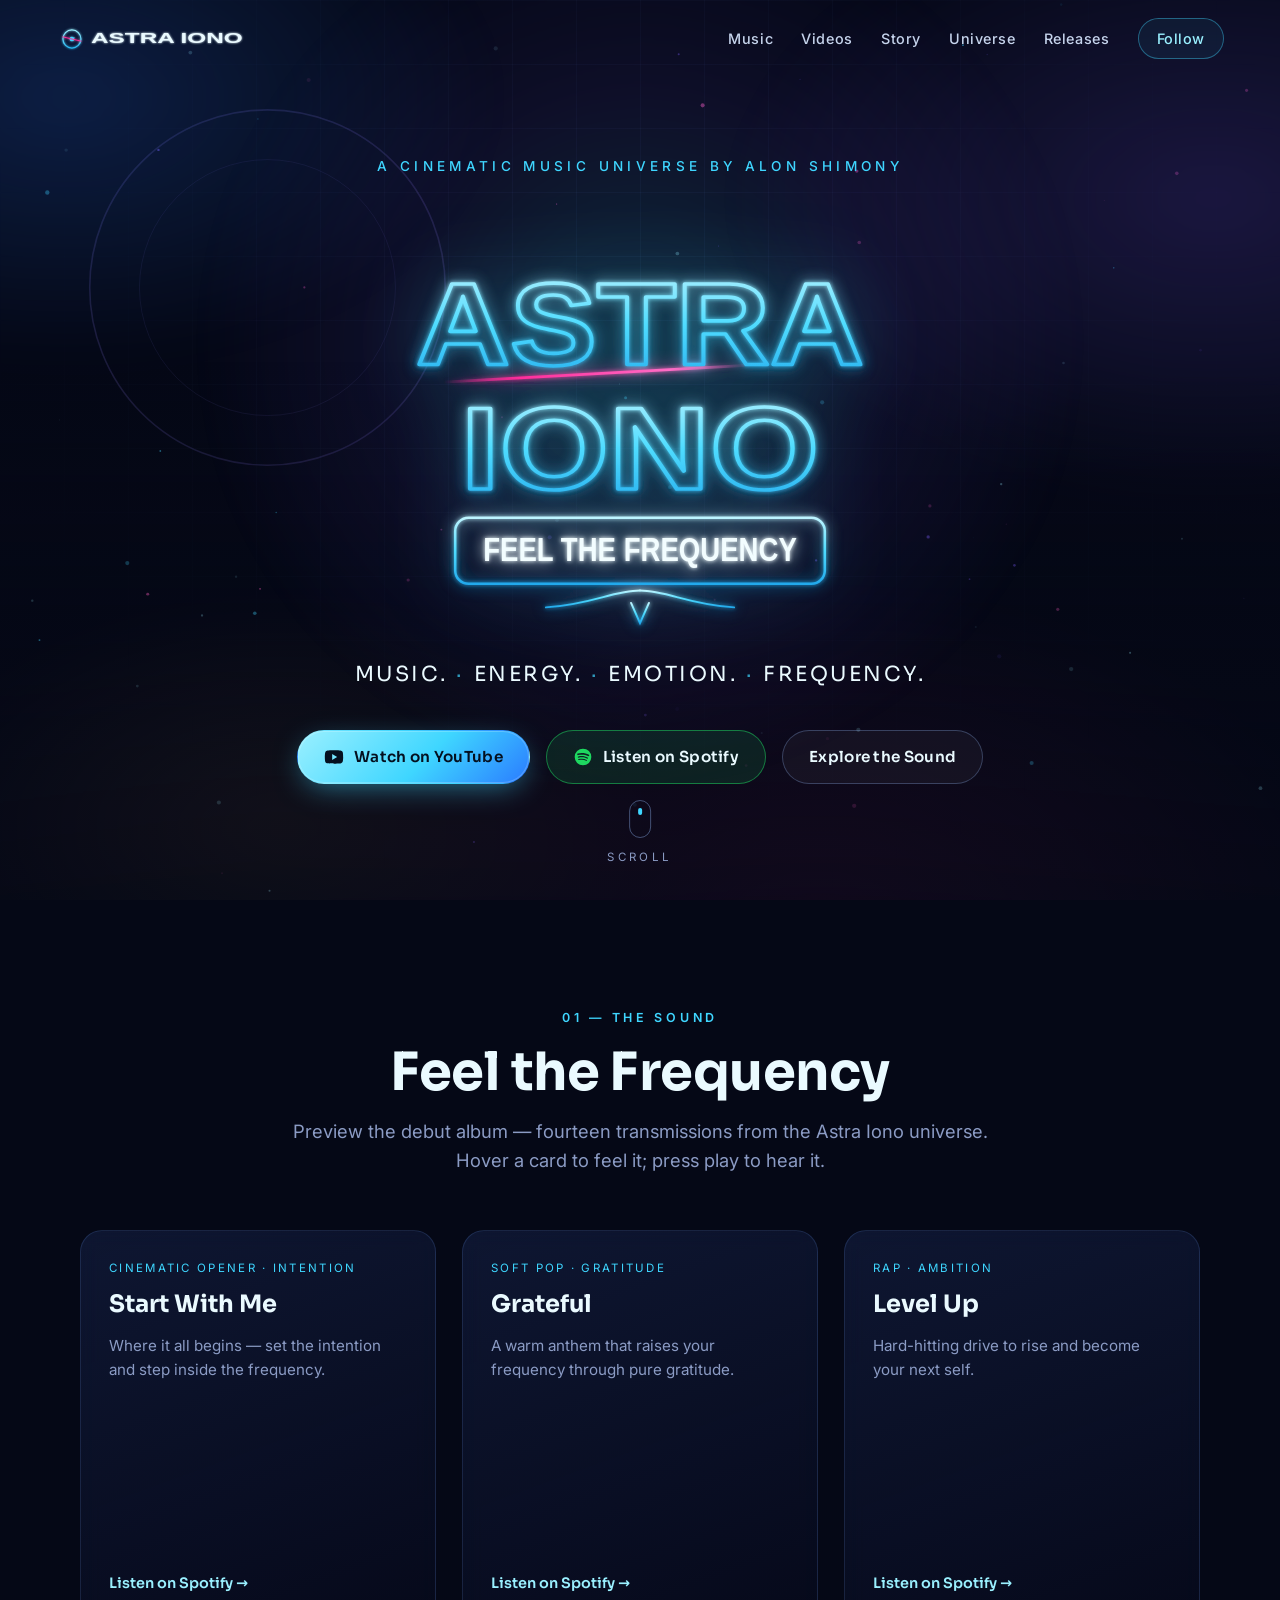
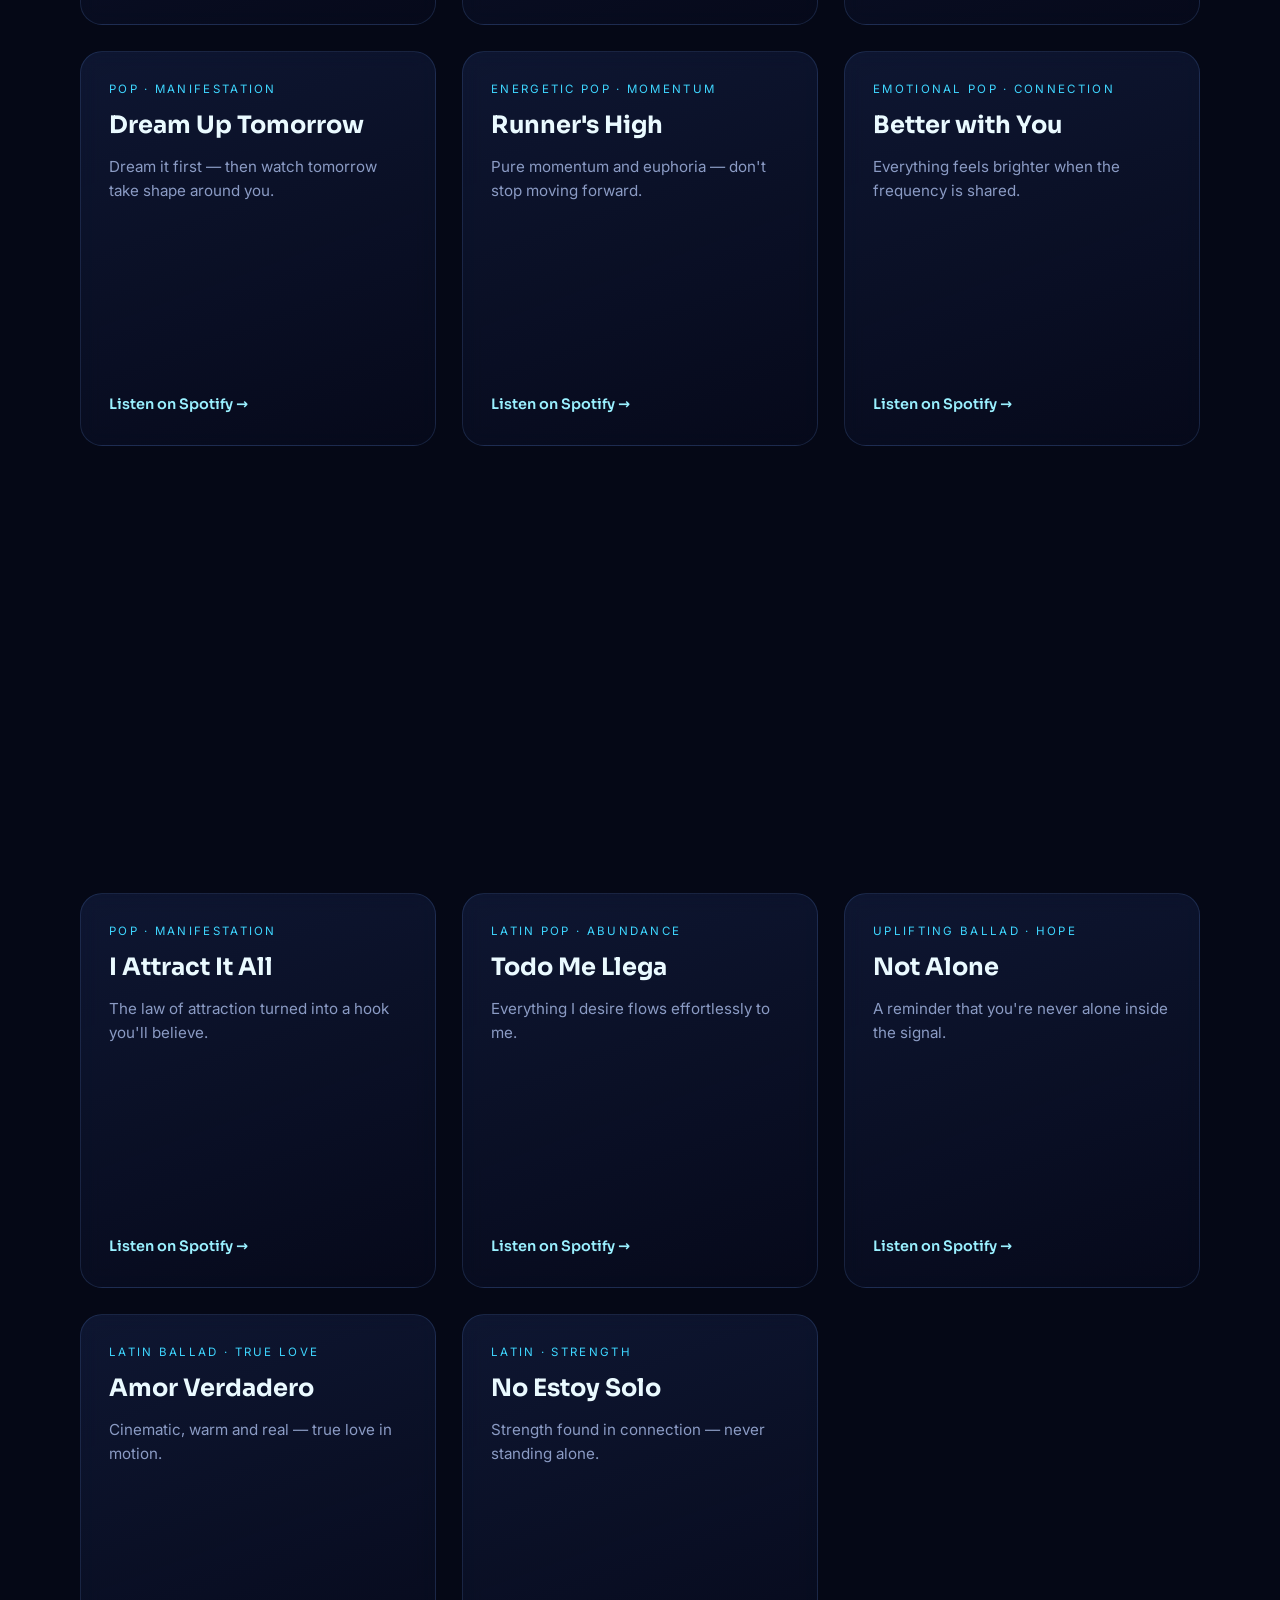
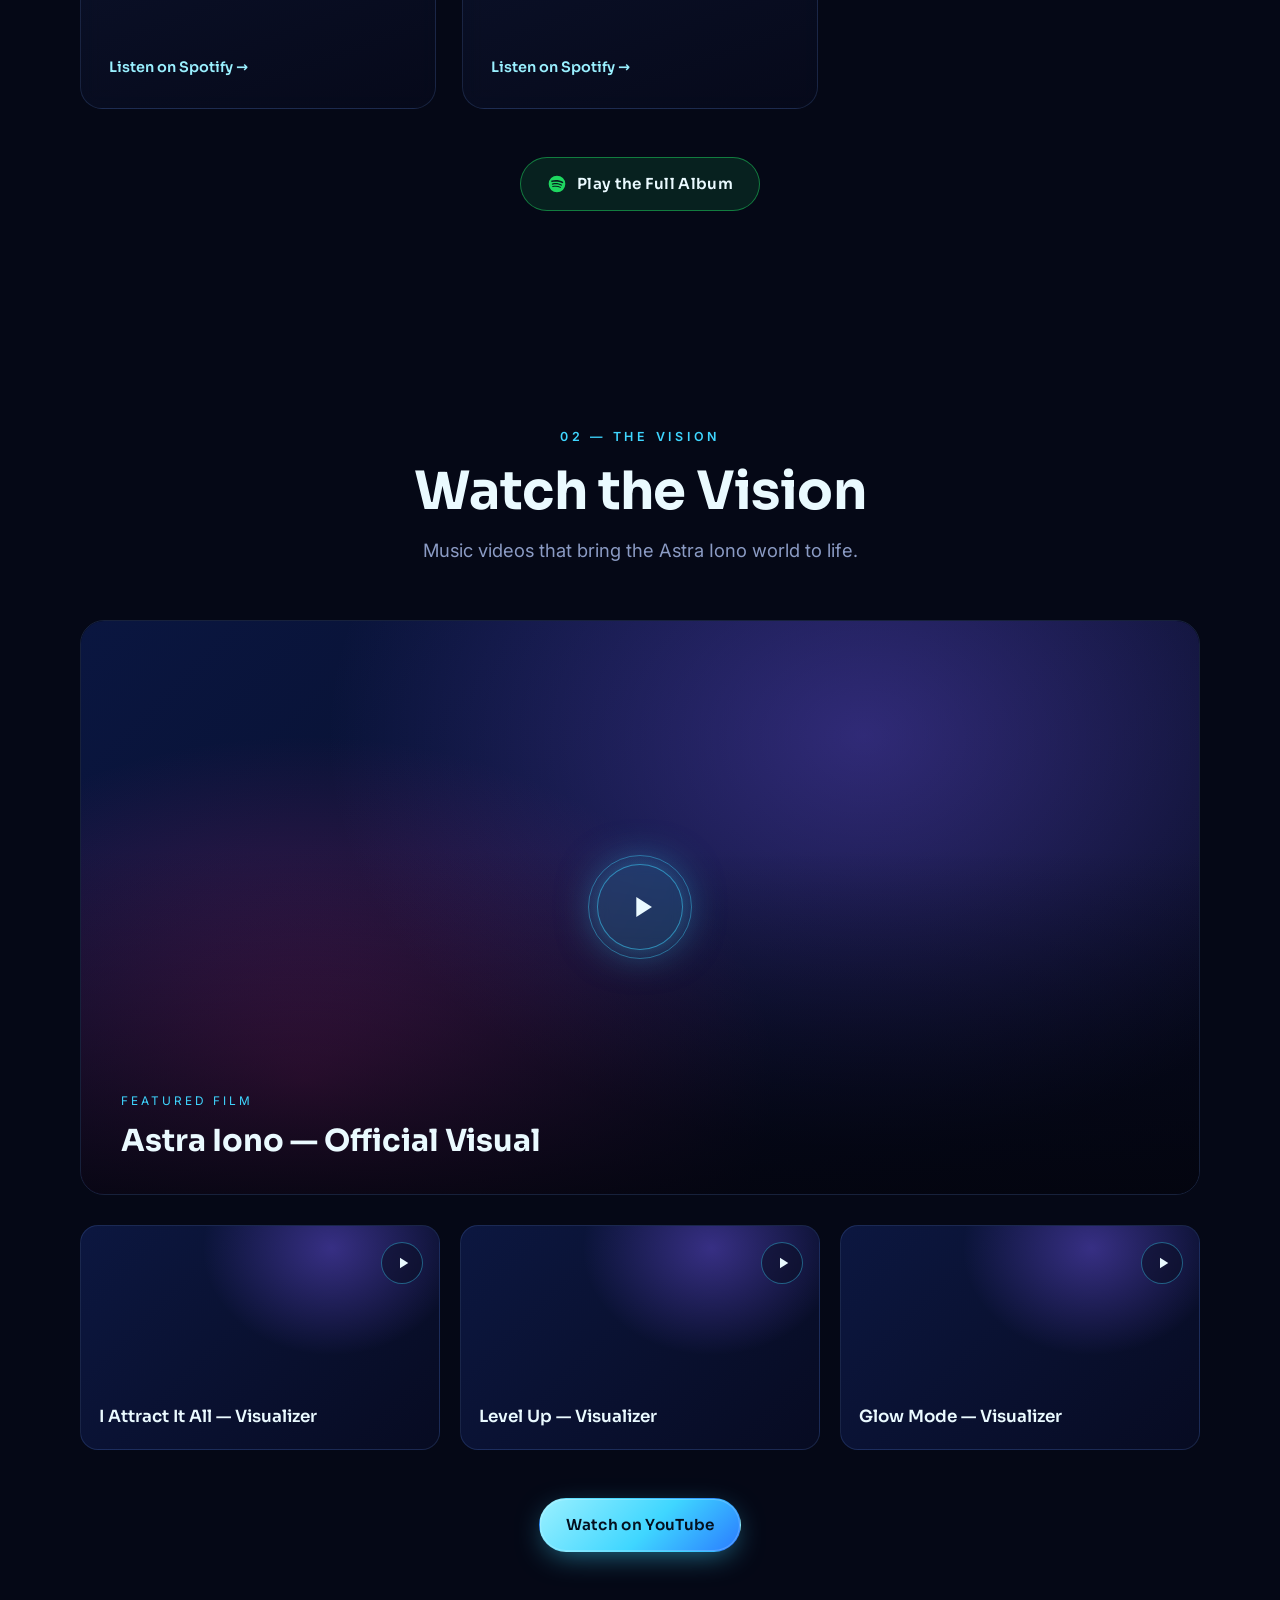
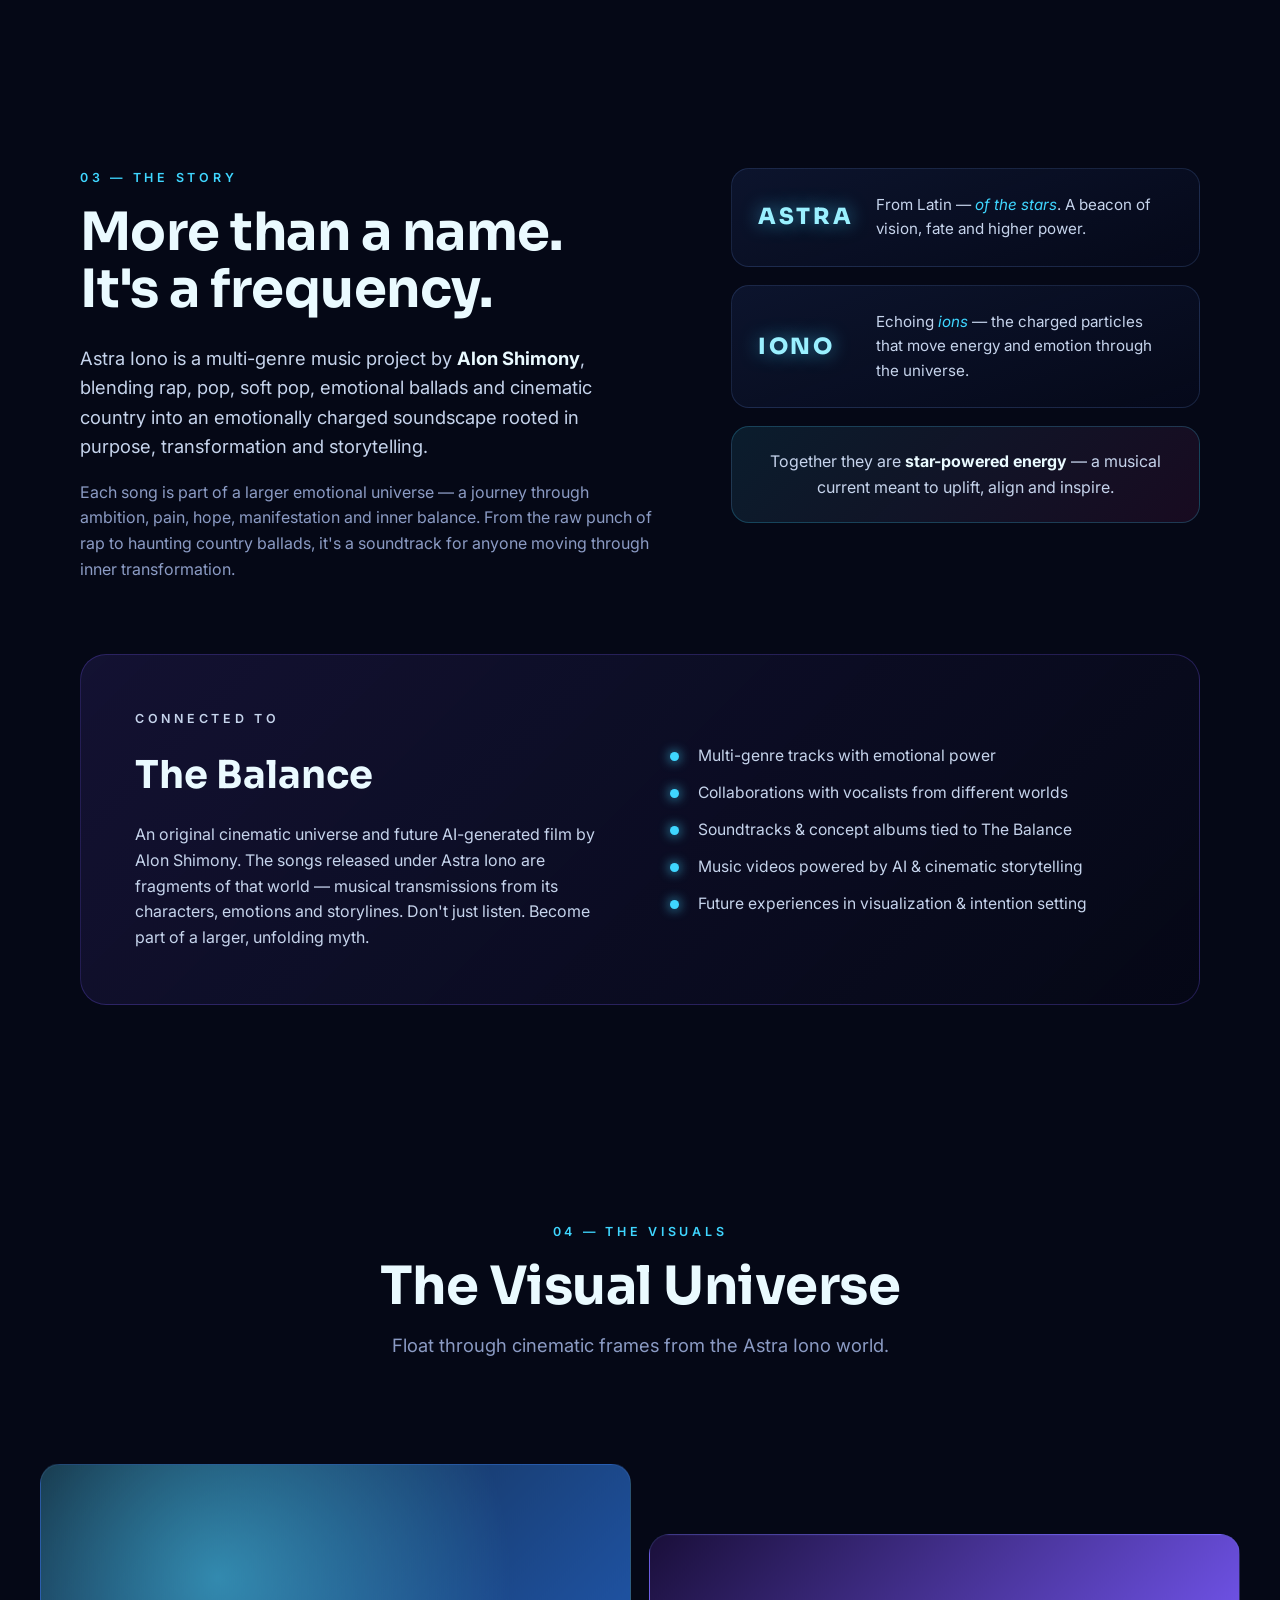
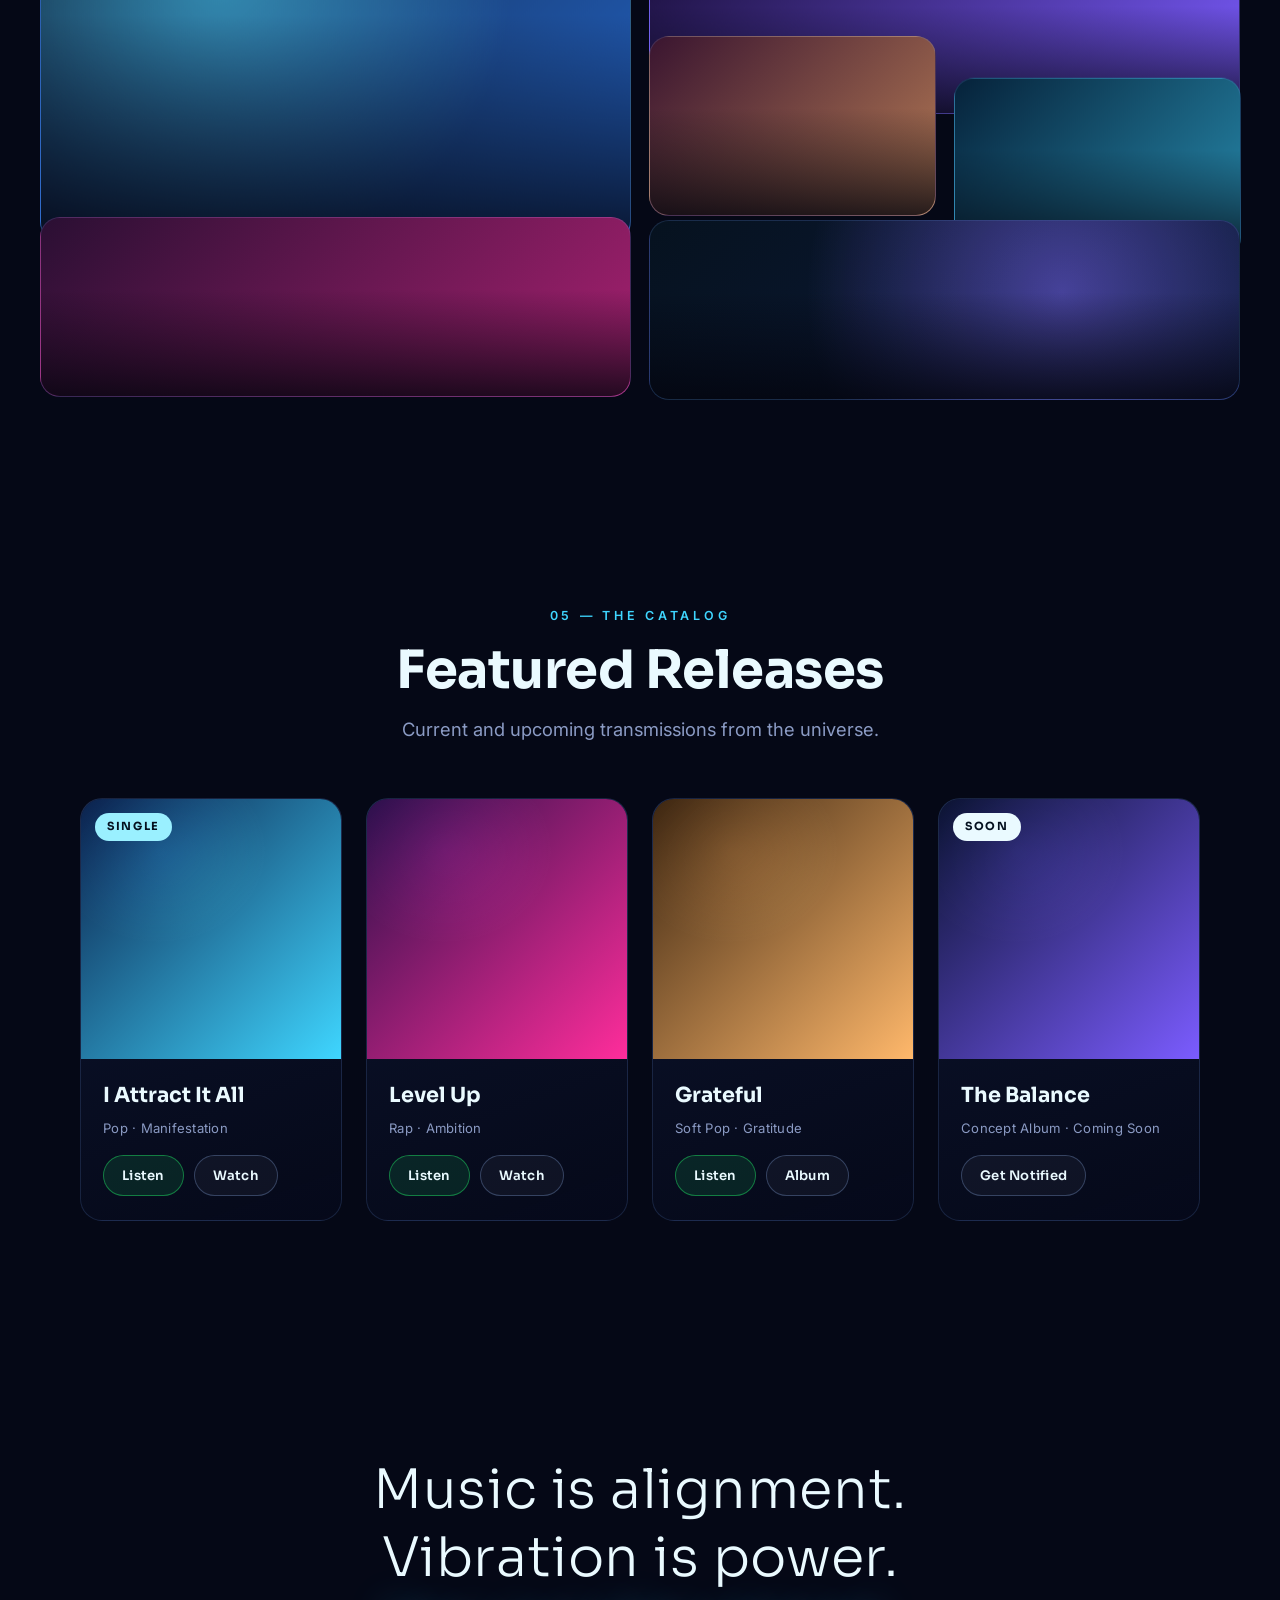
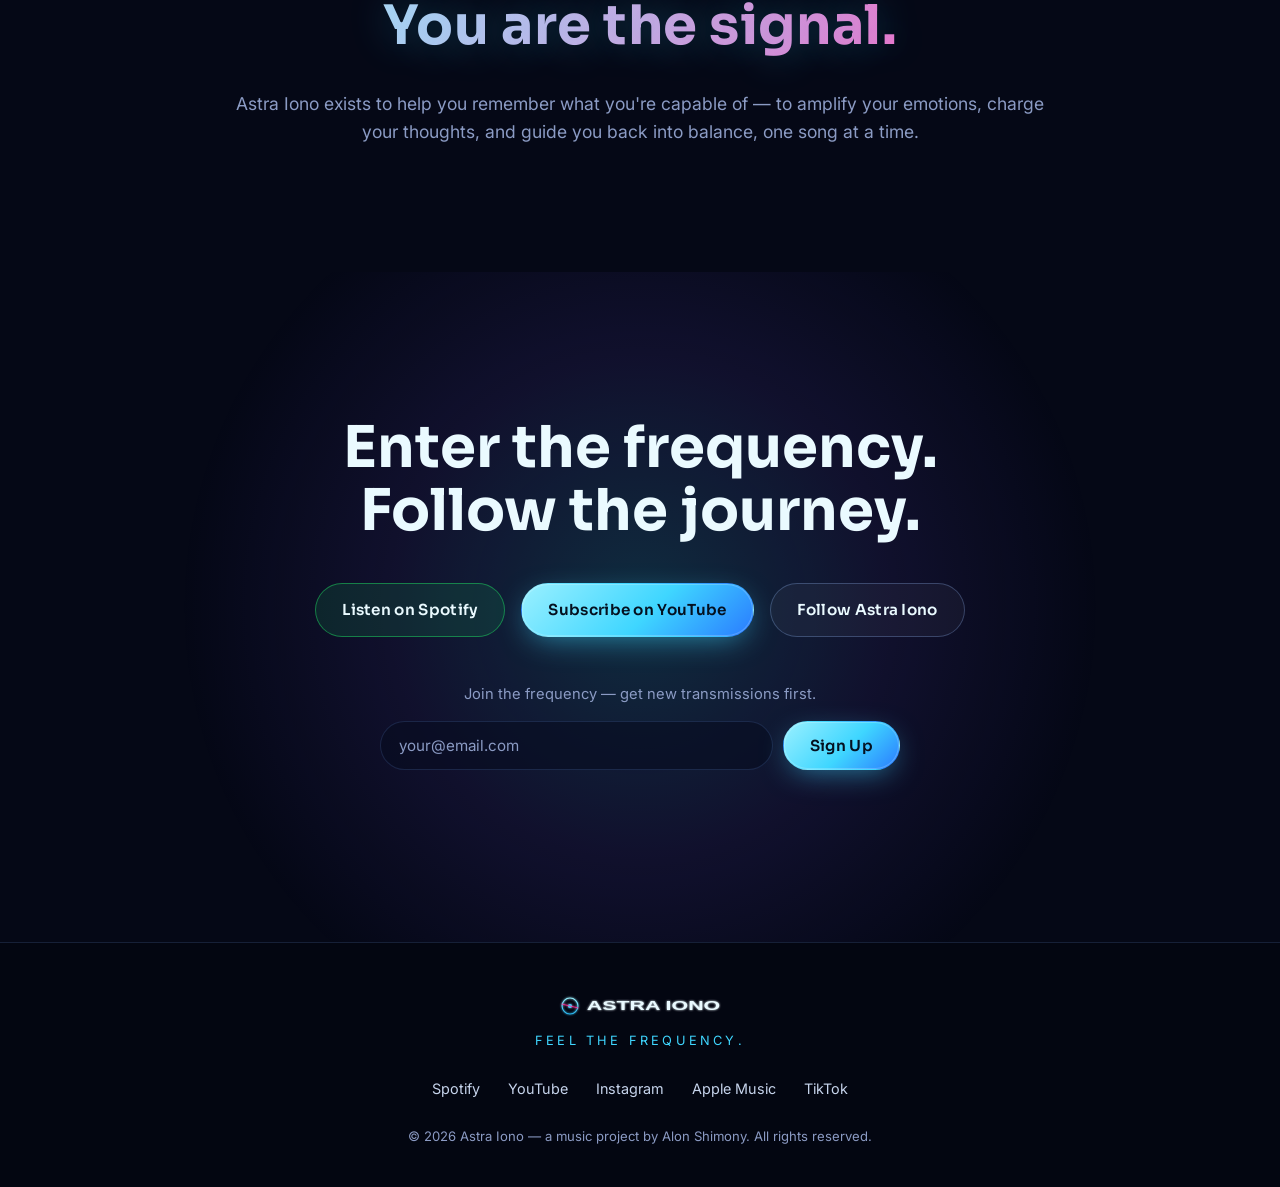
==== index.html @ 76783a46 "Wire real album, fix logo clipping, add cursor trail & background waves - Feel the Frequency now lis" ====
<!DOCTYPE html>
<html lang="en">
<head>
  <meta charset="UTF-8" />
  <meta name="viewport" content="width=device-width, initial-scale=1.0" />
  <title>Astra Iono — Feel the Frequency</title>
  <meta name="description" content="Astra Iono is more than a name — it's a frequency. A cinematic, multi-genre music project by Alon Shimony blending rap, pop, emotional ballads and cinematic country into a universe of energy, emotion and storytelling." />
  <meta name="theme-color" content="#050816" />

  <!-- Social / Open Graph -->
  <meta property="og:title" content="Astra Iono — Feel the Frequency" />
  <meta property="og:description" content="Music. Energy. Emotion. Frequency. Enter the Astra Iono universe." />
  <meta property="og:type" content="music.musician" />

  <link rel="icon" type="image/svg+xml" href="assets/favicon.svg" />

  <!-- Fonts -->
  <link rel="preconnect" href="https://fonts.googleapis.com" />
  <link rel="preconnect" href="https://fonts.gstatic.com" crossorigin />
  <link href="https://fonts.googleapis.com/css2?family=Sora:wght@300;400;600;700;800&family=Inter:wght@300;400;500;600&display=swap" rel="stylesheet" />

  <link rel="stylesheet" href="css/styles.css" />
</head>
<body>
  <!-- Cinematic intro veil -->
  <div class="intro-veil" id="introVeil">
    <div class="intro-core"></div>
    <div class="intro-word">ASTRA IONO</div>
  </div>

  <!-- Animated ambient background layers -->
  <div class="bg-field" aria-hidden="true">
    <canvas id="particleCanvas"></canvas>
    <div class="bg-aurora"></div>
    <div class="bg-grid"></div>
    <div class="bg-fog"></div>
  </div>

  <!-- Navigation -->
  <header class="nav" id="nav">
    <a class="nav__brand" href="#hero" aria-label="Astra Iono home">
      <img src="assets/logo-mark.svg" alt="Astra Iono" />
    </a>
    <nav class="nav__links" id="navLinks">
      <a href="#frequency">Music</a>
      <a href="#vision">Videos</a>
      <a href="#story">Story</a>
      <a href="#universe">Universe</a>
      <a href="#releases">Releases</a>
      <a class="nav__cta" href="#connect">Follow</a>
    </nav>
    <button class="nav__toggle" id="navToggle" aria-label="Toggle menu" aria-expanded="false">
      <span></span><span></span><span></span>
    </button>
  </header>

  <main>
    <!-- 1. HERO -->
    <section class="hero" id="hero">
      <div class="hero__halo"></div>
      <div class="hero__inner">
        <p class="hero__eyebrow reveal" data-reveal>A cinematic music universe by Alon Shimony</p>
        <h1 class="hero__logo reveal" data-reveal>
          <img src="assets/logo.svg" alt="Astra Iono — Feel the Frequency" />
        </h1>
        <p class="hero__tagline reveal" data-reveal>
          <span>Music.</span><span>Energy.</span><span>Emotion.</span><span>Frequency.</span>
        </p>
        <div class="hero__cta reveal" data-reveal>
          <a class="btn btn--primary" href="https://youtube.com" target="_blank" rel="noopener" data-link="youtube">
            <svg viewBox="0 0 24 24" aria-hidden="true"><path d="M23 12s0-3.8-.5-5.6a2.9 2.9 0 0 0-2-2C18.7 4 12 4 12 4s-6.7 0-8.5.5a2.9 2.9 0 0 0-2 2C1 8.2 1 12 1 12s0 3.8.5 5.6a2.9 2.9 0 0 0 2 2C5.3 20 12 20 12 20s6.7 0 8.5-.5a2.9 2.9 0 0 0 2-2C23 15.8 23 12 23 12zM9.8 15.5v-7l6 3.5-6 3.5z"/></svg>
            Watch on YouTube
          </a>
          <a class="btn btn--spotify" href="https://open.spotify.com/album/6OkM4ifRfdqEJf3EVmogzr" target="_blank" rel="noopener" data-link="spotify">
            <svg viewBox="0 0 24 24" aria-hidden="true"><path d="M12 2a10 10 0 1 0 0 20 10 10 0 0 0 0-20zm4.6 14.4a.62.62 0 0 1-.86.21c-2.35-1.44-5.3-1.76-8.79-.96a.63.63 0 0 1-.28-1.22c3.82-.87 7.1-.5 9.72 1.1.3.18.39.58.21.87zm1.23-2.74a.78.78 0 0 1-1.07.26c-2.69-1.65-6.79-2.13-9.97-1.16a.78.78 0 1 1-.45-1.49c3.63-1.1 8.15-.57 11.24 1.32.37.22.49.7.25 1.07zm.11-2.85C14.83 8.97 9.4 8.79 6.3 9.73a.94.94 0 1 1-.54-1.8c3.56-1.08 9.56-.87 13.33 1.37a.94.94 0 0 1-.96 1.61z"/></svg>
            Listen on Spotify
          </a>
          <a class="btn btn--ghost" href="#frequency">Explore the Sound</a>
        </div>
      </div>
      <a class="hero__scroll" href="#frequency" aria-label="Scroll down">
        <span class="hero__scroll-dot"></span>
        Scroll
      </a>
    </section>

    <!-- 2. FEEL THE FREQUENCY (music previews) -->
    <section class="section" id="frequency">
      <div class="section__head reveal" data-reveal>
        <p class="kicker">01 — The Sound</p>
        <h2 class="section__title">Feel the Frequency</h2>
        <p class="section__sub">Preview the debut album — fourteen transmissions from the Astra Iono universe. Hover a card to feel it; press play to hear it.</p>
      </div>

      <!-- Tracks from open.spotify.com/album/6OkM4ifRfdqEJf3EVmogzr.
           Each card lazy-loads its Spotify player when scrolled into view. -->
      <div class="songs">
        <article class="song-card reveal" data-reveal data-spotify="09Zesf3j0PrJ29oJ8M2fao">
          <div class="song-card__wave" aria-hidden="true"></div>
          <div class="song-card__body">
            <p class="song-card__genre">Cinematic Opener · Intention</p>
            <h3 class="song-card__title">Start With Me</h3>
            <p class="song-card__desc">Where it all begins — set the intention and step inside the frequency.</p>
          </div>
          <div class="song-card__embed" data-embed></div>
          <a class="song-card__link" href="https://open.spotify.com/track/09Zesf3j0PrJ29oJ8M2fao" target="_blank" rel="noopener" data-link="spotify">Listen on Spotify →</a>
        </article>

        <article class="song-card reveal" data-reveal data-spotify="4EOyrzsaLReaU9Ji3Fyrmz">
          <div class="song-card__wave" aria-hidden="true"></div>
          <div class="song-card__body">
            <p class="song-card__genre">Soft Pop · Gratitude</p>
            <h3 class="song-card__title">Grateful</h3>
            <p class="song-card__desc">A warm anthem that raises your frequency through pure gratitude.</p>
          </div>
          <div class="song-card__embed" data-embed></div>
          <a class="song-card__link" href="https://open.spotify.com/track/4EOyrzsaLReaU9Ji3Fyrmz" target="_blank" rel="noopener" data-link="spotify">Listen on Spotify →</a>
        </article>

        <article class="song-card reveal" data-reveal data-spotify="1bgZVeOKwY1Y6z85VAx0i2">
          <div class="song-card__wave" aria-hidden="true"></div>
          <div class="song-card__body">
            <p class="song-card__genre">Rap · Ambition</p>
            <h3 class="song-card__title">Level Up</h3>
            <p class="song-card__desc">Hard-hitting drive to rise and become your next self.</p>
          </div>
          <div class="song-card__embed" data-embed></div>
          <a class="song-card__link" href="https://open.spotify.com/track/1bgZVeOKwY1Y6z85VAx0i2" target="_blank" rel="noopener" data-link="spotify">Listen on Spotify →</a>
        </article>

        <article class="song-card reveal" data-reveal data-spotify="6UFUrrWXpjMneOT118K2FO">
          <div class="song-card__wave" aria-hidden="true"></div>
          <div class="song-card__body">
            <p class="song-card__genre">Pop · Manifestation</p>
            <h3 class="song-card__title">Dream Up Tomorrow</h3>
            <p class="song-card__desc">Dream it first — then watch tomorrow take shape around you.</p>
          </div>
          <div class="song-card__embed" data-embed></div>
          <a class="song-card__link" href="https://open.spotify.com/track/6UFUrrWXpjMneOT118K2FO" target="_blank" rel="noopener" data-link="spotify">Listen on Spotify →</a>
        </article>

        <article class="song-card reveal" data-reveal data-spotify="1x0xASBeY7wLz5iA3u2Vhu">
          <div class="song-card__wave" aria-hidden="true"></div>
          <div class="song-card__body">
            <p class="song-card__genre">Energetic Pop · Momentum</p>
            <h3 class="song-card__title">Runner's High</h3>
            <p class="song-card__desc">Pure momentum and euphoria — don't stop moving forward.</p>
          </div>
          <div class="song-card__embed" data-embed></div>
          <a class="song-card__link" href="https://open.spotify.com/track/1x0xASBeY7wLz5iA3u2Vhu" target="_blank" rel="noopener" data-link="spotify">Listen on Spotify →</a>
        </article>

        <article class="song-card reveal" data-reveal data-spotify="7dGGrYGuq4boFPZqHFHyqs">
          <div class="song-card__wave" aria-hidden="true"></div>
          <div class="song-card__body">
            <p class="song-card__genre">Emotional Pop · Connection</p>
            <h3 class="song-card__title">Better with You</h3>
            <p class="song-card__desc">Everything feels brighter when the frequency is shared.</p>
          </div>
          <div class="song-card__embed" data-embed></div>
          <a class="song-card__link" href="https://open.spotify.com/track/7dGGrYGuq4boFPZqHFHyqs" target="_blank" rel="noopener" data-link="spotify">Listen on Spotify →</a>
        </article>

        <article class="song-card reveal" data-reveal data-spotify="1xNJNDUDMMzLLBjG6qC2b7">
          <div class="song-card__wave" aria-hidden="true"></div>
          <div class="song-card__body">
            <p class="song-card__genre">Confident Pop · Self-Power</p>
            <h3 class="song-card__title">Glow Mode</h3>
            <p class="song-card__desc">Step into your light and let it radiate without apology.</p>
          </div>
          <div class="song-card__embed" data-embed></div>
          <a class="song-card__link" href="https://open.spotify.com/track/1xNJNDUDMMzLLBjG6qC2b7" target="_blank" rel="noopener" data-link="spotify">Listen on Spotify →</a>
        </article>

        <article class="song-card reveal" data-reveal data-spotify="6vv3md0OllMRjWiHLsYKD4">
          <div class="song-card__wave" aria-hidden="true"></div>
          <div class="song-card__body">
            <p class="song-card__genre">Latin Pop · Passion</p>
            <h3 class="song-card__title">Bailar Contigo</h3>
            <p class="song-card__desc">A Latin groove built to move — dance with me.</p>
          </div>
          <div class="song-card__embed" data-embed></div>
          <a class="song-card__link" href="https://open.spotify.com/track/6vv3md0OllMRjWiHLsYKD4" target="_blank" rel="noopener" data-link="spotify">Listen on Spotify →</a>
        </article>

        <article class="song-card reveal" data-reveal data-spotify="2dMMMkSI980n2J4M08LN8T">
          <div class="song-card__wave" aria-hidden="true"></div>
          <div class="song-card__body">
            <p class="song-card__genre">Emotional Ballad · Love</p>
            <h3 class="song-card__title">SoulMate</h3>
            <p class="song-card__desc">Two frequencies finally aligning as one.</p>
          </div>
          <div class="song-card__embed" data-embed></div>
          <a class="song-card__link" href="https://open.spotify.com/track/2dMMMkSI980n2J4M08LN8T" target="_blank" rel="noopener" data-link="spotify">Listen on Spotify →</a>
        </article>

        <article class="song-card reveal" data-reveal data-spotify="57YrU3mrfzSyy4Znxoph5i">
          <div class="song-card__wave" aria-hidden="true"></div>
          <div class="song-card__body">
            <p class="song-card__genre">Pop · Manifestation</p>
            <h3 class="song-card__title">I Attract It All</h3>
            <p class="song-card__desc">The law of attraction turned into a hook you'll believe.</p>
          </div>
          <div class="song-card__embed" data-embed></div>
          <a class="song-card__link" href="https://open.spotify.com/track/57YrU3mrfzSyy4Znxoph5i" target="_blank" rel="noopener" data-link="spotify">Listen on Spotify →</a>
        </article>

        <article class="song-card reveal" data-reveal data-spotify="50DRUDlrOsRxTPCuaFIkpG">
          <div class="song-card__wave" aria-hidden="true"></div>
          <div class="song-card__body">
            <p class="song-card__genre">Latin Pop · Abundance</p>
            <h3 class="song-card__title">Todo Me Llega</h3>
            <p class="song-card__desc">Everything I desire flows effortlessly to me.</p>
          </div>
          <div class="song-card__embed" data-embed></div>
          <a class="song-card__link" href="https://open.spotify.com/track/50DRUDlrOsRxTPCuaFIkpG" target="_blank" rel="noopener" data-link="spotify">Listen on Spotify →</a>
        </article>

        <article class="song-card reveal" data-reveal data-spotify="7jwlB3hGCQgjQn4dav5G78">
          <div class="song-card__wave" aria-hidden="true"></div>
          <div class="song-card__body">
            <p class="song-card__genre">Uplifting Ballad · Hope</p>
            <h3 class="song-card__title">Not Alone</h3>
            <p class="song-card__desc">A reminder that you're never alone inside the signal.</p>
          </div>
          <div class="song-card__embed" data-embed></div>
          <a class="song-card__link" href="https://open.spotify.com/track/7jwlB3hGCQgjQn4dav5G78" target="_blank" rel="noopener" data-link="spotify">Listen on Spotify →</a>
        </article>

        <article class="song-card reveal" data-reveal data-spotify="0XyXJWOeKxVLGerkUcGfCe">
          <div class="song-card__wave" aria-hidden="true"></div>
          <div class="song-card__body">
            <p class="song-card__genre">Latin Ballad · True Love</p>
            <h3 class="song-card__title">Amor Verdadero</h3>
            <p class="song-card__desc">Cinematic, warm and real — true love in motion.</p>
          </div>
          <div class="song-card__embed" data-embed></div>
          <a class="song-card__link" href="https://open.spotify.com/track/0XyXJWOeKxVLGerkUcGfCe" target="_blank" rel="noopener" data-link="spotify">Listen on Spotify →</a>
        </article>

        <article class="song-card reveal" data-reveal data-spotify="0dlZbpzlILFYLuAdGCC1kt">
          <div class="song-card__wave" aria-hidden="true"></div>
          <div class="song-card__body">
            <p class="song-card__genre">Latin · Strength</p>
            <h3 class="song-card__title">No Estoy Solo</h3>
            <p class="song-card__desc">Strength found in connection — never standing alone.</p>
          </div>
          <div class="song-card__embed" data-embed></div>
          <a class="song-card__link" href="https://open.spotify.com/track/0dlZbpzlILFYLuAdGCC1kt" target="_blank" rel="noopener" data-link="spotify">Listen on Spotify →</a>
        </article>
      </div>

      <div class="section__action reveal" data-reveal>
        <a class="btn btn--spotify" href="https://open.spotify.com/album/6OkM4ifRfdqEJf3EVmogzr" target="_blank" rel="noopener" data-link="spotify">
          <svg viewBox="0 0 24 24" aria-hidden="true"><path d="M12 2a10 10 0 1 0 0 20 10 10 0 0 0 0-20zm4.6 14.4a.62.62 0 0 1-.86.21c-2.35-1.44-5.3-1.76-8.79-.96a.63.63 0 0 1-.28-1.22c3.82-.87 7.1-.5 9.72 1.1.3.18.39.58.21.87zm1.23-2.74a.78.78 0 0 1-1.07.26c-2.69-1.65-6.79-2.13-9.97-1.16a.78.78 0 1 1-.45-1.49c3.63-1.1 8.15-.57 11.24 1.32.37.22.49.7.25 1.07zm.11-2.85C14.83 8.97 9.4 8.79 6.3 9.73a.94.94 0 1 1-.54-1.8c3.56-1.08 9.56-.87 13.33 1.37a.94.94 0 0 1-.96 1.61z"/></svg>
          Play the Full Album
        </a>
      </div>
    </section>

    <!-- 3. WATCH THE VISION (videos) -->
    <section class="section" id="vision">
      <div class="section__head reveal" data-reveal>
        <p class="kicker">02 — The Vision</p>
        <h2 class="section__title">Watch the Vision</h2>
        <p class="section__sub">Music videos that bring the Astra Iono world to life.</p>
      </div>

      <!-- Featured video. Replace data-yt with a YouTube video ID to embed it. -->
      <figure class="feature-video reveal" data-reveal data-yt="">
        <div class="feature-video__frame" data-embed>
          <button class="feature-video__play" aria-label="Play featured video">
            <svg viewBox="0 0 24 24" aria-hidden="true"><path d="M8 5v14l11-7z"/></svg>
          </button>
          <div class="feature-video__meta">
            <p class="feature-video__tag">Featured film</p>
            <h3 class="feature-video__title">Astra Iono — Official Visual</h3>
          </div>
        </div>
      </figure>

      <div class="video-grid">
        <a class="video-tile reveal" data-reveal data-yt="" href="https://youtube.com" target="_blank" rel="noopener" data-link="youtube">
          <span class="video-tile__play"><svg viewBox="0 0 24 24" aria-hidden="true"><path d="M8 5v14l11-7z"/></svg></span>
          <span class="video-tile__title">I Attract It All — Visualizer</span>
        </a>
        <a class="video-tile reveal" data-reveal data-yt="" href="https://youtube.com" target="_blank" rel="noopener" data-link="youtube">
          <span class="video-tile__play"><svg viewBox="0 0 24 24" aria-hidden="true"><path d="M8 5v14l11-7z"/></svg></span>
          <span class="video-tile__title">Level Up — Visualizer</span>
        </a>
        <a class="video-tile reveal" data-reveal data-yt="" href="https://youtube.com" target="_blank" rel="noopener" data-link="youtube">
          <span class="video-tile__play"><svg viewBox="0 0 24 24" aria-hidden="true"><path d="M8 5v14l11-7z"/></svg></span>
          <span class="video-tile__title">Glow Mode — Visualizer</span>
        </a>
      </div>

      <div class="section__action reveal" data-reveal>
        <a class="btn btn--primary" href="https://youtube.com" target="_blank" rel="noopener" data-link="youtube">Watch on YouTube</a>
      </div>
    </section>

    <!-- 4. THE STORY -->
    <section class="section story" id="story">
      <div class="story__grid">
        <div class="story__intro reveal" data-reveal>
          <p class="kicker">03 — The Story</p>
          <h2 class="section__title">More than a name.<br/>It's a frequency.</h2>
          <p class="story__lead">
            Astra Iono is a multi-genre music project by <strong>Alon Shimony</strong>, blending rap, pop,
            soft pop, emotional ballads and cinematic country into an emotionally charged soundscape rooted
            in purpose, transformation and storytelling.
          </p>
          <p class="story__body">
            Each song is part of a larger emotional universe — a journey through ambition, pain, hope,
            manifestation and inner balance. From the raw punch of rap to haunting country ballads,
            it's a soundtrack for anyone moving through inner transformation.
          </p>
        </div>

        <div class="meaning">
          <div class="meaning__card reveal" data-reveal>
            <span class="meaning__sym">ASTRA</span>
            <p>From Latin — <em>of the stars</em>. A beacon of vision, fate and higher power.</p>
          </div>
          <div class="meaning__card reveal" data-reveal>
            <span class="meaning__sym">IONO</span>
            <p>Echoing <em>ions</em> — the charged particles that move energy and emotion through the universe.</p>
          </div>
          <div class="meaning__fuse reveal" data-reveal>
            Together they are <strong>star-powered energy</strong> — a musical current meant to uplift, align and inspire.
          </div>
        </div>
      </div>

      <!-- The Balance -->
      <div class="balance reveal" data-reveal>
        <div class="balance__text">
          <p class="kicker">Connected to</p>
          <h3>The Balance</h3>
          <p>
            An original cinematic universe and future AI-generated film by Alon Shimony. The songs released
            under Astra Iono are fragments of that world — musical transmissions from its characters, emotions
            and storylines. Don't just listen. Become part of a larger, unfolding myth.
          </p>
        </div>
        <ul class="balance__list">
          <li>Multi-genre tracks with emotional power</li>
          <li>Collaborations with vocalists from different worlds</li>
          <li>Soundtracks &amp; concept albums tied to The Balance</li>
          <li>Music videos powered by AI &amp; cinematic storytelling</li>
          <li>Future experiences in visualization &amp; intention setting</li>
        </ul>
      </div>
    </section>

    <!-- 5. THE VISUAL UNIVERSE (parallax gallery) -->
    <section class="section universe" id="universe">
      <div class="section__head reveal" data-reveal>
        <p class="kicker">04 — The Visuals</p>
        <h2 class="section__title">The Visual Universe</h2>
        <p class="section__sub">Float through cinematic frames from the Astra Iono world.</p>
      </div>

      <div class="gallery" id="gallery">
        <figure class="gallery__item g1" data-depth="0.12"><span class="gallery__label">Floating Energy</span></figure>
        <figure class="gallery__item g2" data-depth="0.22"><span class="gallery__label">Sound as Light</span></figure>
        <figure class="gallery__item g3" data-depth="0.08"><span class="gallery__label">Golden Hour</span></figure>
        <figure class="gallery__item g4" data-depth="0.18"><span class="gallery__label">The Signal</span></figure>
        <figure class="gallery__item g5" data-depth="0.14"><span class="gallery__label">Frequency Field</span></figure>
        <figure class="gallery__item g6" data-depth="0.20"><span class="gallery__label">Inner Balance</span></figure>
      </div>
    </section>

    <!-- 6. FEATURED RELEASES -->
    <section class="section" id="releases">
      <div class="section__head reveal" data-reveal>
        <p class="kicker">05 — The Catalog</p>
        <h2 class="section__title">Featured Releases</h2>
        <p class="section__sub">Current and upcoming transmissions from the universe.</p>
      </div>

      <div class="releases">
        <article class="release reveal" data-reveal>
          <div class="release__art art-1"><span class="release__badge">Single</span></div>
          <div class="release__info">
            <h3>I Attract It All</h3>
            <p class="release__mood">Pop · Manifestation</p>
            <div class="release__actions">
              <a class="btn btn--sm btn--spotify" href="https://open.spotify.com/track/57YrU3mrfzSyy4Znxoph5i" target="_blank" rel="noopener" data-link="spotify">Listen</a>
              <a class="btn btn--sm btn--ghost" href="https://youtube.com" target="_blank" rel="noopener" data-link="youtube">Watch</a>
            </div>
          </div>
        </article>

        <article class="release reveal" data-reveal>
          <div class="release__art art-2"></div>
          <div class="release__info">
            <h3>Level Up</h3>
            <p class="release__mood">Rap · Ambition</p>
            <div class="release__actions">
              <a class="btn btn--sm btn--spotify" href="https://open.spotify.com/track/1bgZVeOKwY1Y6z85VAx0i2" target="_blank" rel="noopener" data-link="spotify">Listen</a>
              <a class="btn btn--sm btn--ghost" href="https://youtube.com" target="_blank" rel="noopener" data-link="youtube">Watch</a>
            </div>
          </div>
        </article>

        <article class="release reveal" data-reveal>
          <div class="release__art art-3"></div>
          <div class="release__info">
            <h3>Grateful</h3>
            <p class="release__mood">Soft Pop · Gratitude</p>
            <div class="release__actions">
              <a class="btn btn--sm btn--spotify" href="https://open.spotify.com/track/4EOyrzsaLReaU9Ji3Fyrmz" target="_blank" rel="noopener" data-link="spotify">Listen</a>
              <a class="btn btn--sm btn--ghost" href="https://open.spotify.com/album/6OkM4ifRfdqEJf3EVmogzr" target="_blank" rel="noopener" data-link="spotify">Album</a>
            </div>
          </div>
        </article>

        <article class="release reveal" data-reveal>
          <div class="release__art art-4"><span class="release__badge release__badge--soon">Soon</span></div>
          <div class="release__info">
            <h3>The Balance</h3>
            <p class="release__mood">Concept Album · Coming Soon</p>
            <div class="release__actions">
              <a class="btn btn--sm btn--ghost" href="#connect">Get Notified</a>
            </div>
          </div>
        </article>
      </div>
    </section>

    <!-- 7. THE BELIEF -->
    <section class="belief reveal" data-reveal id="belief">
      <div class="belief__mantra">
        <p>Music is alignment.</p>
        <p>Vibration is power.</p>
        <p class="belief__highlight">You are the signal.</p>
      </div>
      <p class="belief__line">
        Astra Iono exists to help you remember what you're capable of — to amplify your emotions,
        charge your thoughts, and guide you back into balance, one song at a time.
      </p>
    </section>

    <!-- 8. FINAL CTA -->
    <section class="connect" id="connect">
      <div class="connect__core" aria-hidden="true"></div>
      <div class="connect__inner reveal" data-reveal>
        <h2>Enter the frequency.<br/>Follow the journey.</h2>
        <div class="connect__cta">
          <a class="btn btn--spotify" href="https://open.spotify.com/album/6OkM4ifRfdqEJf3EVmogzr" target="_blank" rel="noopener" data-link="spotify">Listen on Spotify</a>
          <a class="btn btn--primary" href="https://youtube.com" target="_blank" rel="noopener" data-link="youtube">Subscribe on YouTube</a>
          <a class="btn btn--ghost" href="https://instagram.com" target="_blank" rel="noopener" data-link="instagram">Follow Astra Iono</a>
        </div>

        <!-- Newsletter / fan signup (front-end stub — wire to a provider later) -->
        <form class="signup" id="signupForm" novalidate>
          <label class="signup__label" for="signupEmail">Join the frequency — get new transmissions first.</label>
          <div class="signup__row">
            <input type="email" id="signupEmail" name="email" placeholder="your@email.com" autocomplete="email" required />
            <button type="submit" class="btn btn--primary">Sign Up</button>
          </div>
          <p class="signup__note" id="signupNote" role="status"></p>
        </form>
      </div>
    </section>
  </main>

  <footer class="footer">
    <div class="footer__brand">
      <img src="assets/logo-mark.svg" alt="Astra Iono" />
      <p>Feel the Frequency.</p>
    </div>
    <nav class="footer__social" aria-label="Social links">
      <a href="https://open.spotify.com/album/6OkM4ifRfdqEJf3EVmogzr" target="_blank" rel="noopener" data-link="spotify" aria-label="Spotify">Spotify</a>
      <a href="https://youtube.com" target="_blank" rel="noopener" data-link="youtube" aria-label="YouTube">YouTube</a>
      <a href="https://instagram.com" target="_blank" rel="noopener" data-link="instagram" aria-label="Instagram">Instagram</a>
      <a href="https://music.apple.com" target="_blank" rel="noopener" data-link="apple" aria-label="Apple Music">Apple Music</a>
      <a href="https://tiktok.com" target="_blank" rel="noopener" data-link="tiktok" aria-label="TikTok">TikTok</a>
    </nav>
    <p class="footer__copy">© <span id="year"></span> Astra Iono — a music project by Alon Shimony. All rights reserved.</p>
  </footer>

  <script src="js/main.js"></script>
</body>
</html>
---- css/styles.css ----
/* ============================================================
   ASTRA IONO — Feel the Frequency
   Premium cinematic landing page styles
   ============================================================ */

:root {
  /* Palette */
  --navy-900: #050816;
  --navy-800: #070b22;
  --navy-700: #0a1233;
  --navy-600: #0d1b3e;
  --ink: #03040d;

  --cyan: #3fd6ff;
  --cyan-bright: #9af0ff;
  --blue: #2a7bff;
  --purple: #7b5cff;
  --pink: #ff2d9b;
  --pink-soft: #ff5bc0;
  --gold: #ffb86b;

  --white: #eafaff;
  --text: #c6d4ec;
  --muted: #8b9bc4;

  --glass: rgba(18, 28, 60, 0.45);
  --glass-line: rgba(120, 170, 255, 0.16);

  --maxw: 1200px;
  --ease: cubic-bezier(0.22, 1, 0.36, 1);

  --font-head: 'Sora', 'Segoe UI', system-ui, sans-serif;
  --font-body: 'Inter', 'Segoe UI', system-ui, sans-serif;
}

* { box-sizing: border-box; margin: 0; padding: 0; }

html { scroll-behavior: smooth; }

body {
  font-family: var(--font-body);
  background: var(--navy-900);
  color: var(--text);
  line-height: 1.6;
  overflow-x: hidden;
  -webkit-font-smoothing: antialiased;
  text-rendering: optimizeLegibility;
}

img { max-width: 100%; display: block; }
a { color: inherit; text-decoration: none; }

::selection { background: rgba(63, 214, 255, 0.3); color: var(--white); }

/* ---------- Cinematic intro veil ---------- */
.intro-veil {
  position: fixed; inset: 0; z-index: 9999;
  background: radial-gradient(circle at 50% 45%, #0a1640, var(--navy-900) 70%);
  display: grid; place-items: center;
  transition: opacity 1s var(--ease), visibility 1s;
}
.intro-veil.is-gone { opacity: 0; visibility: hidden; pointer-events: none; }
.intro-core {
  position: absolute;
  width: 6px; height: 6px; border-radius: 50%;
  background: var(--cyan-bright);
  box-shadow: 0 0 30px 8px rgba(63,214,255,0.8);
  animation: introPulse 2.2s var(--ease) forwards;
}
.intro-word {
  font-family: var(--font-head); font-weight: 700;
  letter-spacing: 0.5em; font-size: clamp(0.9rem, 3vw, 1.6rem);
  color: var(--white); text-indent: 0.5em;
  opacity: 0; transform: translateY(12px);
  animation: introWord 2.2s var(--ease) 0.5s forwards;
  text-shadow: 0 0 24px rgba(63,214,255,0.7);
}
@keyframes introPulse {
  0% { transform: scale(0.4); opacity: 0; }
  35% { transform: scale(1); opacity: 1; }
  100% { transform: scale(36); opacity: 0; }
}
@keyframes introWord {
  0%, 25% { opacity: 0; transform: translateY(12px); }
  55% { opacity: 1; transform: translateY(0); }
  85% { opacity: 1; }
  100% { opacity: 0; }
}

/* ---------- Ambient background ---------- */
.bg-field { position: fixed; inset: 0; z-index: -2; overflow: hidden; }
#particleCanvas { position: absolute; inset: 0; width: 100%; height: 100%; }
.bg-aurora {
  position: absolute; inset: -20%;
  background:
    radial-gradient(40% 35% at 18% 22%, rgba(43,123,255,0.20), transparent 60%),
    radial-gradient(45% 40% at 82% 30%, rgba(123,92,255,0.18), transparent 60%),
    radial-gradient(50% 45% at 60% 88%, rgba(255,45,155,0.12), transparent 60%),
    radial-gradient(35% 30% at 30% 80%, rgba(255,184,107,0.10), transparent 60%);
  filter: blur(20px);
  animation: auroraDrift 26s ease-in-out infinite alternate;
}
@keyframes auroraDrift {
  0% { transform: translate3d(-2%, -1%, 0) scale(1); }
  100% { transform: translate3d(3%, 2%, 0) scale(1.08); }
}
.bg-grid {
  position: absolute; inset: 0;
  background-image:
    linear-gradient(rgba(120,170,255,0.05) 1px, transparent 1px),
    linear-gradient(90deg, rgba(120,170,255,0.05) 1px, transparent 1px);
  background-size: 64px 64px;
  mask-image: radial-gradient(circle at 50% 30%, black, transparent 75%);
  -webkit-mask-image: radial-gradient(circle at 50% 30%, black, transparent 75%);
}
.bg-fog {
  position: absolute; inset: 0;
  background: linear-gradient(180deg, transparent 0%, rgba(5,8,22,0.0) 40%, rgba(5,8,22,0.6) 100%);
}

/* ---------- Navigation ---------- */
.nav {
  position: fixed; top: 0; left: 0; right: 0; z-index: 100;
  display: flex; align-items: center; justify-content: space-between;
  padding: 18px clamp(20px, 5vw, 56px);
  transition: background .4s var(--ease), padding .4s var(--ease), backdrop-filter .4s;
}
.nav.is-scrolled {
  background: rgba(5, 8, 22, 0.72);
  backdrop-filter: blur(14px);
  -webkit-backdrop-filter: blur(14px);
  border-bottom: 1px solid var(--glass-line);
  padding-top: 12px; padding-bottom: 12px;
}
.nav__brand img { height: 34px; width: auto; }
.nav__links { display: flex; align-items: center; gap: clamp(16px, 2.2vw, 34px); }
.nav__links a {
  font-size: 0.9rem; font-weight: 500; color: var(--text);
  letter-spacing: 0.04em; position: relative; transition: color .25s;
}
.nav__links a:not(.nav__cta)::after {
  content: ''; position: absolute; left: 0; bottom: -6px; height: 1px; width: 0;
  background: var(--cyan); transition: width .3s var(--ease);
}
.nav__links a:hover { color: var(--white); }
.nav__links a:not(.nav__cta):hover::after { width: 100%; }
.nav__cta {
  padding: 8px 18px; border-radius: 999px;
  border: 1px solid rgba(63,214,255,0.4);
  color: var(--cyan-bright) !important;
  background: rgba(63,214,255,0.06);
  transition: background .25s, box-shadow .25s, transform .25s;
}
.nav__cta:hover { background: rgba(63,214,255,0.16); box-shadow: 0 0 22px rgba(63,214,255,0.35); transform: translateY(-1px); }

.nav__toggle { display: none; flex-direction: column; gap: 5px; background: none; border: 0; cursor: pointer; padding: 6px; }
.nav__toggle span { width: 26px; height: 2px; background: var(--white); border-radius: 2px; transition: transform .3s, opacity .3s; }
.nav__toggle.is-open span:nth-child(1) { transform: translateY(7px) rotate(45deg); }
.nav__toggle.is-open span:nth-child(2) { opacity: 0; }
.nav__toggle.is-open span:nth-child(3) { transform: translateY(-7px) rotate(-45deg); }

/* ---------- Buttons ---------- */
.btn {
  --b: var(--cyan);
  display: inline-flex; align-items: center; gap: 10px;
  font-family: var(--font-head); font-weight: 600; font-size: 0.95rem;
  letter-spacing: 0.02em; padding: 14px 26px; border-radius: 999px;
  cursor: pointer; border: 1px solid transparent; position: relative;
  transition: transform .25s var(--ease), box-shadow .3s, background .3s, border-color .3s;
  white-space: nowrap;
}
.btn svg { width: 20px; height: 20px; fill: currentColor; }
.btn:hover { transform: translateY(-2px); }
.btn--sm { padding: 9px 18px; font-size: 0.82rem; }

.btn--primary {
  color: #04101f;
  background: linear-gradient(135deg, var(--cyan-bright), var(--cyan) 55%, var(--blue));
  box-shadow: 0 8px 30px -8px rgba(63,214,255,0.6), inset 0 0 0 1px rgba(255,255,255,0.2);
}
.btn--primary:hover { box-shadow: 0 12px 40px -8px rgba(63,214,255,0.85); }

.btn--spotify {
  color: var(--white); background: rgba(30, 215, 96, 0.12);
  border-color: rgba(30, 215, 96, 0.5);
}
.btn--spotify svg { fill: #1ed760; }
.btn--spotify:hover { background: rgba(30, 215, 96, 0.22); box-shadow: 0 10px 34px -10px rgba(30,215,96,0.6); }

.btn--ghost {
  color: var(--white); background: rgba(255,255,255,0.04);
  border-color: rgba(150, 190, 255, 0.28);
}
.btn--ghost:hover { background: rgba(255,255,255,0.1); border-color: rgba(150,190,255,0.5); }

/* ---------- HERO ---------- */
.hero {
  position: relative; min-height: 100vh;
  display: grid; place-items: center; text-align: center;
  padding: 120px 20px 80px;
}
.hero__halo {
  position: absolute; top: 38%; left: 50%; transform: translate(-50%, -50%);
  width: min(90vw, 900px); aspect-ratio: 1; border-radius: 50%;
  background: radial-gradient(circle, rgba(63,214,255,0.16), rgba(123,92,255,0.08) 40%, transparent 70%);
  filter: blur(10px); z-index: -1;
  animation: haloBreath 7s ease-in-out infinite alternate;
}
@keyframes haloBreath { 0% { transform: translate(-50%,-50%) scale(0.95); opacity:.8;} 100% { transform: translate(-50%,-50%) scale(1.08); opacity:1; } }

.hero__inner { max-width: 880px; }
.hero__eyebrow {
  font-size: 0.85rem; letter-spacing: 0.32em; text-transform: uppercase;
  color: var(--cyan); margin-bottom: 26px; font-weight: 500;
}
.hero__logo img {
  width: min(82vw, 560px); margin: 0 auto;
  filter: drop-shadow(0 0 40px rgba(63,214,255,0.35));
  animation: logoFloat 8s ease-in-out infinite alternate;
}
@keyframes logoFloat { 0% { transform: translateY(-6px); } 100% { transform: translateY(8px); } }

.hero__tagline {
  display: flex; flex-wrap: wrap; justify-content: center; gap: 8px 26px;
  margin: 18px 0 38px; font-family: var(--font-head);
  font-size: clamp(0.95rem, 2.4vw, 1.3rem); letter-spacing: 0.12em;
  color: var(--white); text-transform: uppercase;
}
.hero__tagline span { position: relative; }
.hero__tagline span:not(:last-child)::after {
  content: '·'; position: absolute; right: -16px; color: var(--cyan); opacity: .7;
}
.hero__cta { display: flex; flex-wrap: wrap; gap: 16px; justify-content: center; }

.hero__scroll {
  position: absolute; bottom: 34px; left: 50%; transform: translateX(-50%);
  font-size: 0.72rem; letter-spacing: 0.3em; text-transform: uppercase;
  color: var(--muted); display: flex; flex-direction: column; align-items: center; gap: 10px;
}
.hero__scroll-dot {
  width: 22px; height: 38px; border: 1px solid rgba(150,190,255,0.4); border-radius: 14px;
  position: relative;
}
.hero__scroll-dot::after {
  content: ''; position: absolute; top: 7px; left: 50%; transform: translateX(-50%);
  width: 4px; height: 7px; border-radius: 4px; background: var(--cyan);
  animation: scrollDot 1.8s var(--ease) infinite;
}
@keyframes scrollDot { 0% { opacity: 0; top: 7px; } 30% { opacity: 1; } 60% { opacity: 1; top: 20px; } 100% { opacity: 0; top: 22px; } }

/* ---------- Section scaffolding ---------- */
.section { max-width: var(--maxw); margin: 0 auto; padding: clamp(80px, 12vh, 150px) clamp(20px, 5vw, 40px); }
.section__head { text-align: center; max-width: 720px; margin: 0 auto clamp(40px, 6vh, 70px); }
.kicker {
  font-size: 0.78rem; letter-spacing: 0.3em; text-transform: uppercase;
  color: var(--cyan); margin-bottom: 16px; font-weight: 600;
}
.section__title {
  font-family: var(--font-head); font-weight: 700;
  font-size: clamp(1.9rem, 5vw, 3.3rem); line-height: 1.08; color: var(--white);
  letter-spacing: -0.01em;
}
.section__sub { margin-top: 16px; font-size: clamp(1rem, 2vw, 1.15rem); color: var(--muted); }
.section__action { text-align: center; margin-top: 48px; }

/* ---------- Reveal animation ---------- */
.reveal { opacity: 0; transform: translateY(34px); transition: opacity .9s var(--ease), transform .9s var(--ease); will-change: opacity, transform; }
.reveal.is-in { opacity: 1; transform: none; }

/* ---------- Songs (Feel the Frequency) ---------- */
.songs { display: grid; grid-template-columns: repeat(auto-fit, minmax(290px, 1fr)); gap: 26px; }
.song-card {
  position: relative; padding: 28px; border-radius: 22px;
  background: linear-gradient(160deg, rgba(20,32,68,0.6), rgba(8,12,32,0.5));
  border: 1px solid var(--glass-line); backdrop-filter: blur(10px);
  overflow: hidden; transition: transform .4s var(--ease), box-shadow .4s, border-color .4s;
}
.song-card::before {
  content: ''; position: absolute; inset: 0; border-radius: inherit;
  background: radial-gradient(120% 80% at 50% 0%, rgba(63,214,255,0.14), transparent 60%);
  opacity: 0; transition: opacity .4s;
}
.song-card:hover { transform: translateY(-8px); border-color: rgba(63,214,255,0.4); box-shadow: 0 26px 60px -24px rgba(63,214,255,0.4); }
.song-card:hover::before { opacity: 1; }

.song-card__wave { display: flex; align-items: flex-end; gap: 4px; height: 42px; margin-bottom: 22px; }
.song-card__wave span {
  flex: 1; background: linear-gradient(180deg, var(--cyan-bright), var(--blue));
  border-radius: 3px; height: 30%; opacity: .55; transform-origin: bottom;
}
.song-card:hover .song-card__wave span { animation: wave 1.1s ease-in-out infinite; opacity: 1; }
.song-card__wave span:nth-child(2n) { animation-delay: .15s; }
.song-card__wave span:nth-child(3n) { animation-delay: .3s; }
.song-card__wave span:nth-child(4n) { animation-delay: .45s; }
.song-card__wave span:nth-child(5n) { animation-delay: .6s; }
@keyframes wave { 0%,100% { height: 22%; } 50% { height: 95%; } }

.song-card__genre { font-size: 0.72rem; letter-spacing: 0.2em; text-transform: uppercase; color: var(--cyan); margin-bottom: 8px; }
.song-card__title { font-family: var(--font-head); font-size: 1.5rem; color: var(--white); margin-bottom: 10px; }
.song-card__desc { font-size: 0.95rem; color: var(--muted); margin-bottom: 18px; }
.song-card__embed:empty { display: none; }
.song-card__embed { margin-bottom: 18px; border-radius: 14px; overflow: hidden; }
.song-card__embed iframe { display: block; width: 100%; border: 0; border-radius: 14px; }
.song-card__link { font-family: var(--font-head); font-weight: 600; font-size: 0.9rem; color: var(--cyan-bright); transition: gap .25s, color .25s; }
.song-card__link:hover { color: var(--white); }

/* ---------- Watch the Vision ---------- */
.feature-video { position: relative; border-radius: 24px; overflow: hidden; border: 1px solid var(--glass-line); margin-bottom: 30px; }
.feature-video__frame {
  position: relative; aspect-ratio: 16 / 8.2; display: flex; align-items: flex-end;
  background:
    radial-gradient(80% 120% at 70% 20%, rgba(123,92,255,0.35), transparent 60%),
    radial-gradient(70% 100% at 20% 80%, rgba(255,45,155,0.3), transparent 60%),
    linear-gradient(135deg, #0a1640, #060a1e);
  cursor: pointer;
}
.feature-video__frame::after {
  content: ''; position: absolute; inset: 0;
  background: linear-gradient(180deg, transparent 40%, rgba(3,4,13,0.85));
}
.feature-video iframe { position: absolute; inset: 0; width: 100%; height: 100%; border: 0; z-index: 6; }
.feature-video.is-playing .feature-video__play,
.feature-video.is-playing .feature-video__meta { display: none; }
.feature-video.is-playing .feature-video__frame::after { opacity: 0; }
.feature-video__play {
  position: absolute; top: 50%; left: 50%; transform: translate(-50%,-50%);
  width: 84px; height: 84px; border-radius: 50%; border: 0; cursor: pointer; z-index: 4;
  background: rgba(63,214,255,0.16); backdrop-filter: blur(6px);
  box-shadow: 0 0 0 1px rgba(63,214,255,0.5), 0 0 40px rgba(63,214,255,0.5);
  display: grid; place-items: center; transition: transform .3s, box-shadow .3s;
}
.feature-video__play svg { width: 34px; height: 34px; fill: var(--white); margin-left: 4px; }
.feature-video__play::before {
  content: ''; position: absolute; inset: -10px; border-radius: 50%;
  border: 1px solid rgba(63,214,255,0.4); animation: ping 2.4s ease-out infinite;
}
@keyframes ping { 0% { transform: scale(0.8); opacity: 1; } 100% { transform: scale(1.5); opacity: 0; } }
.feature-video__frame:hover .feature-video__play { transform: translate(-50%,-50%) scale(1.08); box-shadow: 0 0 0 1px rgba(63,214,255,0.8), 0 0 60px rgba(63,214,255,0.7); }
.feature-video__meta { position: relative; z-index: 4; padding: 28px clamp(20px, 4vw, 40px); }
.feature-video__tag { font-size: 0.74rem; letter-spacing: 0.25em; text-transform: uppercase; color: var(--cyan); }
.feature-video__title { font-family: var(--font-head); font-size: clamp(1.2rem, 3vw, 1.9rem); color: var(--white); margin-top: 6px; }

.video-grid { display: grid; grid-template-columns: repeat(auto-fit, minmax(240px, 1fr)); gap: 20px; }
.video-tile {
  position: relative; aspect-ratio: 16/10; border-radius: 18px; overflow: hidden;
  border: 1px solid var(--glass-line); display: flex; align-items: flex-end; padding: 18px;
  background: linear-gradient(135deg, #0c1740, #070b22);
  transition: transform .4s var(--ease), box-shadow .4s, border-color .4s;
}
.video-tile::before {
  content: ''; position: absolute; inset: 0;
  background: radial-gradient(60% 80% at 70% 10%, rgba(123,92,255,0.4), transparent 60%);
  transition: transform .6s var(--ease);
}
.video-tile:hover { transform: translateY(-6px); border-color: rgba(123,92,255,0.5); box-shadow: 0 24px 50px -22px rgba(123,92,255,0.6); }
.video-tile:hover::before { transform: scale(1.15); }
.video-tile__play {
  position: absolute; top: 16px; right: 16px; width: 42px; height: 42px; border-radius: 50%;
  background: rgba(8,12,32,0.5); border: 1px solid rgba(63,214,255,0.4);
  display: grid; place-items: center; backdrop-filter: blur(6px);
}
.video-tile__play svg { width: 18px; height: 18px; fill: var(--white); margin-left: 2px; }
.video-tile__title { position: relative; z-index: 2; font-family: var(--font-head); font-weight: 600; color: var(--white); font-size: 1.05rem; }

/* ---------- Story ---------- */
.story__grid { display: grid; grid-template-columns: 1.1fr 0.9fr; gap: clamp(36px, 6vw, 80px); align-items: start; }
.story__lead { font-size: 1.15rem; color: var(--text); margin-top: 26px; }
.story__lead strong { color: var(--white); }
.story__body { margin-top: 18px; color: var(--muted); }

.meaning { display: grid; gap: 18px; }
.meaning__card {
  padding: 24px 26px; border-radius: 18px; border: 1px solid var(--glass-line);
  background: linear-gradient(160deg, rgba(20,32,68,0.5), rgba(8,12,32,0.4));
  display: flex; align-items: center; gap: 22px;
}
.meaning__sym {
  font-family: var(--font-head); font-weight: 800; font-size: 1.4rem; letter-spacing: 0.12em;
  color: var(--cyan-bright); text-shadow: 0 0 18px rgba(63,214,255,0.6); min-width: 96px;
}
.meaning__card p { font-size: 0.95rem; color: var(--text); }
.meaning__card em { color: var(--cyan); font-style: italic; }
.meaning__fuse {
  padding: 22px 26px; border-radius: 18px; text-align: center; color: var(--text);
  background: linear-gradient(135deg, rgba(63,214,255,0.1), rgba(255,45,155,0.08));
  border: 1px solid rgba(63,214,255,0.22);
}
.meaning__fuse strong { color: var(--white); }

.balance {
  margin-top: clamp(50px, 8vh, 90px); display: grid; grid-template-columns: 1fr 1fr; gap: clamp(30px,5vw,60px);
  padding: clamp(32px, 5vw, 54px); border-radius: 26px;
  background: linear-gradient(135deg, rgba(123,92,255,0.12), rgba(5,8,22,0.4));
  border: 1px solid rgba(123,92,255,0.25); align-items: center;
}
.balance h3 { font-family: var(--font-head); font-size: clamp(1.6rem, 4vw, 2.4rem); color: var(--white); margin: 6px 0 16px; }
.balance__text p { color: var(--text); }
.balance__list { list-style: none; display: grid; gap: 12px; }
.balance__list li {
  position: relative; padding-left: 28px; color: var(--text); font-size: 0.98rem;
}
.balance__list li::before {
  content: ''; position: absolute; left: 0; top: 9px; width: 9px; height: 9px; border-radius: 50%;
  background: var(--cyan); box-shadow: 0 0 12px var(--cyan);
}

/* ---------- Visual Universe (gallery) ---------- */
.universe { max-width: 1320px; }
.gallery { display: grid; grid-template-columns: repeat(4, 1fr); grid-auto-rows: 180px; gap: 18px; }
.gallery__item {
  position: relative; border-radius: 20px; overflow: hidden; border: 1px solid var(--glass-line);
  display: flex; align-items: flex-end; padding: 18px; cursor: default;
  transition: box-shadow .5s, border-color .5s;
  transform: translate3d(0, var(--py, 0), 0);
  will-change: transform;
}
.gallery__item::after {
  content: ''; position: absolute; inset: 0;
  background: linear-gradient(180deg, transparent 40%, rgba(3,4,13,0.8));
}
.gallery__label {
  position: relative; z-index: 2; font-family: var(--font-head); font-weight: 600;
  color: var(--white); font-size: 1rem; letter-spacing: 0.02em;
  opacity: 0; transform: translateY(10px); transition: opacity .4s, transform .4s;
}
.gallery__item:hover { transform: translate3d(0, var(--py, 0), 0) scale(1.02); border-color: rgba(63,214,255,0.45); box-shadow: 0 24px 60px -26px rgba(63,214,255,0.5); z-index: 3; }
.gallery__item:hover .gallery__label { opacity: 1; transform: none; }

.g1 { grid-column: span 2; grid-row: span 2; background: linear-gradient(135deg,#123, #2a7bff 140%), radial-gradient(circle at 30% 30%, rgba(63,214,255,0.5), transparent 60%); background-blend-mode: screen; }
.g2 { grid-column: span 2; background: linear-gradient(135deg,#1a0f3a,#7b5cff); }
.g3 { background: linear-gradient(135deg,#3a1530,var(--gold) 160%); }
.g4 { background: linear-gradient(135deg,#06223a,var(--cyan) 170%); }
.g5 { grid-column: span 2; background: linear-gradient(135deg,#2a0f33,var(--pink) 170%); }
.g6 { grid-column: span 2; background: linear-gradient(135deg,#06121f,#0d1b3e), radial-gradient(circle at 70% 40%, rgba(123,92,255,0.5), transparent 60%); background-blend-mode: screen; }

/* ---------- Releases ---------- */
.releases { display: grid; grid-template-columns: repeat(auto-fit, minmax(230px, 1fr)); gap: 24px; }
.release {
  border-radius: 22px; overflow: hidden; border: 1px solid var(--glass-line);
  background: linear-gradient(160deg, rgba(20,32,68,0.5), rgba(8,12,32,0.4));
  transition: transform .4s var(--ease), box-shadow .4s, border-color .4s;
}
.release:hover { transform: translateY(-8px); border-color: rgba(63,214,255,0.4); box-shadow: 0 28px 60px -26px rgba(63,214,255,0.5); }
.release__art { position: relative; aspect-ratio: 1; display: flex; align-items: flex-start; padding: 14px; }
.release__art::after {
  content: ''; position: absolute; inset: 0;
  background: radial-gradient(70% 60% at 30% 20%, rgba(255,255,255,0.18), transparent 60%);
  mix-blend-mode: overlay;
}
.art-1 { background: linear-gradient(135deg, #0a1f4a, var(--cyan)); }
.art-2 { background: linear-gradient(135deg, #2a0f4a, var(--pink)); }
.art-3 { background: linear-gradient(135deg, #3a2410, var(--gold)); }
.art-4 { background: linear-gradient(135deg, #0a1230, var(--purple)); }
.release__badge {
  position: relative; z-index: 2; font-family: var(--font-head); font-size: 0.7rem; font-weight: 700;
  letter-spacing: 0.15em; text-transform: uppercase; color: #04101f;
  background: var(--cyan-bright); padding: 5px 12px; border-radius: 999px;
}
.release__badge--soon { background: var(--white); }
.release__info { padding: 20px 22px 24px; }
.release__info h3 { font-family: var(--font-head); font-size: 1.3rem; color: var(--white); }
.release__mood { font-size: 0.82rem; color: var(--muted); margin: 6px 0 16px; letter-spacing: 0.02em; }
.release__actions { display: flex; gap: 10px; flex-wrap: wrap; }

/* ---------- The Belief ---------- */
.belief {
  max-width: 900px; margin: 0 auto; text-align: center;
  padding: clamp(80px, 14vh, 160px) clamp(20px, 5vw, 40px);
}
.belief__mantra p {
  font-family: var(--font-head); font-weight: 300;
  font-size: clamp(1.8rem, 6vw, 3.4rem); line-height: 1.25; color: var(--white);
  letter-spacing: 0.01em;
}
.belief__highlight {
  font-weight: 700 !important;
  background: linear-gradient(120deg, var(--cyan-bright), var(--pink-soft));
  -webkit-background-clip: text; background-clip: text; -webkit-text-fill-color: transparent;
  text-shadow: 0 0 40px rgba(63,214,255,0.3);
}
.belief__line { margin-top: 30px; font-size: 1.1rem; color: var(--muted); }

/* ---------- Final CTA ---------- */
.connect {
  position: relative; text-align: center; overflow: hidden;
  padding: clamp(90px, 16vh, 180px) clamp(20px, 5vw, 40px);
}
.connect__core {
  position: absolute; top: 50%; left: 50%; transform: translate(-50%,-50%);
  width: min(120vw, 1000px); aspect-ratio: 1; border-radius: 50%;
  background: radial-gradient(circle, rgba(63,214,255,0.18), rgba(123,92,255,0.1) 35%, transparent 65%);
  animation: coreExpand 9s ease-in-out infinite alternate;
}
@keyframes coreExpand { 0% { transform: translate(-50%,-50%) scale(0.85); opacity: .7; } 100% { transform: translate(-50%,-50%) scale(1.12); opacity: 1; } }
.connect__inner { position: relative; z-index: 2; max-width: 820px; margin: 0 auto; }
.connect h2 { font-family: var(--font-head); font-weight: 700; font-size: clamp(2rem, 6vw, 3.6rem); line-height: 1.1; color: var(--white); }
.connect__cta { display: flex; flex-wrap: wrap; gap: 16px; justify-content: center; margin-top: 40px; }

/* ---------- Newsletter ---------- */
.signup { max-width: 520px; margin: 46px auto 0; }
.signup__label { display: block; font-size: 0.92rem; color: var(--muted); margin-bottom: 14px; }
.signup__row { display: flex; gap: 10px; flex-wrap: wrap; }
.signup__row input {
  flex: 1; min-width: 200px; padding: 14px 18px; border-radius: 999px;
  background: rgba(8,12,32,0.6); border: 1px solid var(--glass-line); color: var(--white);
  font-family: var(--font-body); font-size: 0.95rem; outline: none; transition: border-color .25s, box-shadow .25s;
}
.signup__row input:focus { border-color: rgba(63,214,255,0.6); box-shadow: 0 0 0 3px rgba(63,214,255,0.12); }
.signup__row input::placeholder { color: var(--muted); }
.signup__note { min-height: 1.2em; margin-top: 12px; font-size: 0.86rem; color: var(--cyan-bright); }

/* ---------- Footer ---------- */
.footer {
  border-top: 1px solid var(--glass-line); padding: 48px clamp(20px,5vw,56px) 40px;
  display: grid; gap: 26px; text-align: center; background: rgba(3,4,13,0.5);
}
.footer__brand { display: flex; flex-direction: column; align-items: center; gap: 10px; }
.footer__brand img { height: 30px; }
.footer__brand p { font-size: 0.8rem; letter-spacing: 0.25em; text-transform: uppercase; color: var(--cyan); }
.footer__social { display: flex; flex-wrap: wrap; gap: 8px 28px; justify-content: center; }
.footer__social a { font-size: 0.9rem; color: var(--text); position: relative; transition: color .25s; }
.footer__social a:hover { color: var(--cyan-bright); }
.footer__copy { font-size: 0.82rem; color: var(--muted); }

/* ---------- Responsive ---------- */
@media (max-width: 860px) {
  .story__grid { grid-template-columns: 1fr; }
  .balance { grid-template-columns: 1fr; }
  .gallery { grid-template-columns: repeat(2, 1fr); }
  .g1, .g2, .g5, .g6 { grid-column: span 2; }
  .g1 { grid-row: span 1; }
}

@media (max-width: 720px) {
  .nav__links {
    position: fixed; inset: 0 0 auto 0; top: 0; flex-direction: column;
    background: rgba(5,8,22,0.96); backdrop-filter: blur(16px);
    padding: 90px 30px 40px; gap: 26px; transform: translateY(-110%);
    transition: transform .45s var(--ease); height: 100vh; justify-content: flex-start;
    border-bottom: 1px solid var(--glass-line);
  }
  .nav__links.is-open { transform: translateY(0); }
  .nav__links a { font-size: 1.2rem; }
  .nav__toggle { display: flex; z-index: 101; }
  .gallery { grid-template-columns: 1fr; grid-auto-rows: 200px; }
  .g1, .g2, .g5, .g6 { grid-column: span 1; }
  .hero__tagline span:not(:last-child)::after { display: none; }
}

/* ---------- Reduced motion ---------- */
@media (prefers-reduced-motion: reduce) {
  *, *::before, *::after { animation-duration: 0.001ms !important; animation-iteration-count: 1 !important; transition-duration: 0.001ms !important; scroll-behavior: auto !important; }
  .reveal { opacity: 1; transform: none; }
  .intro-veil { display: none; }
}
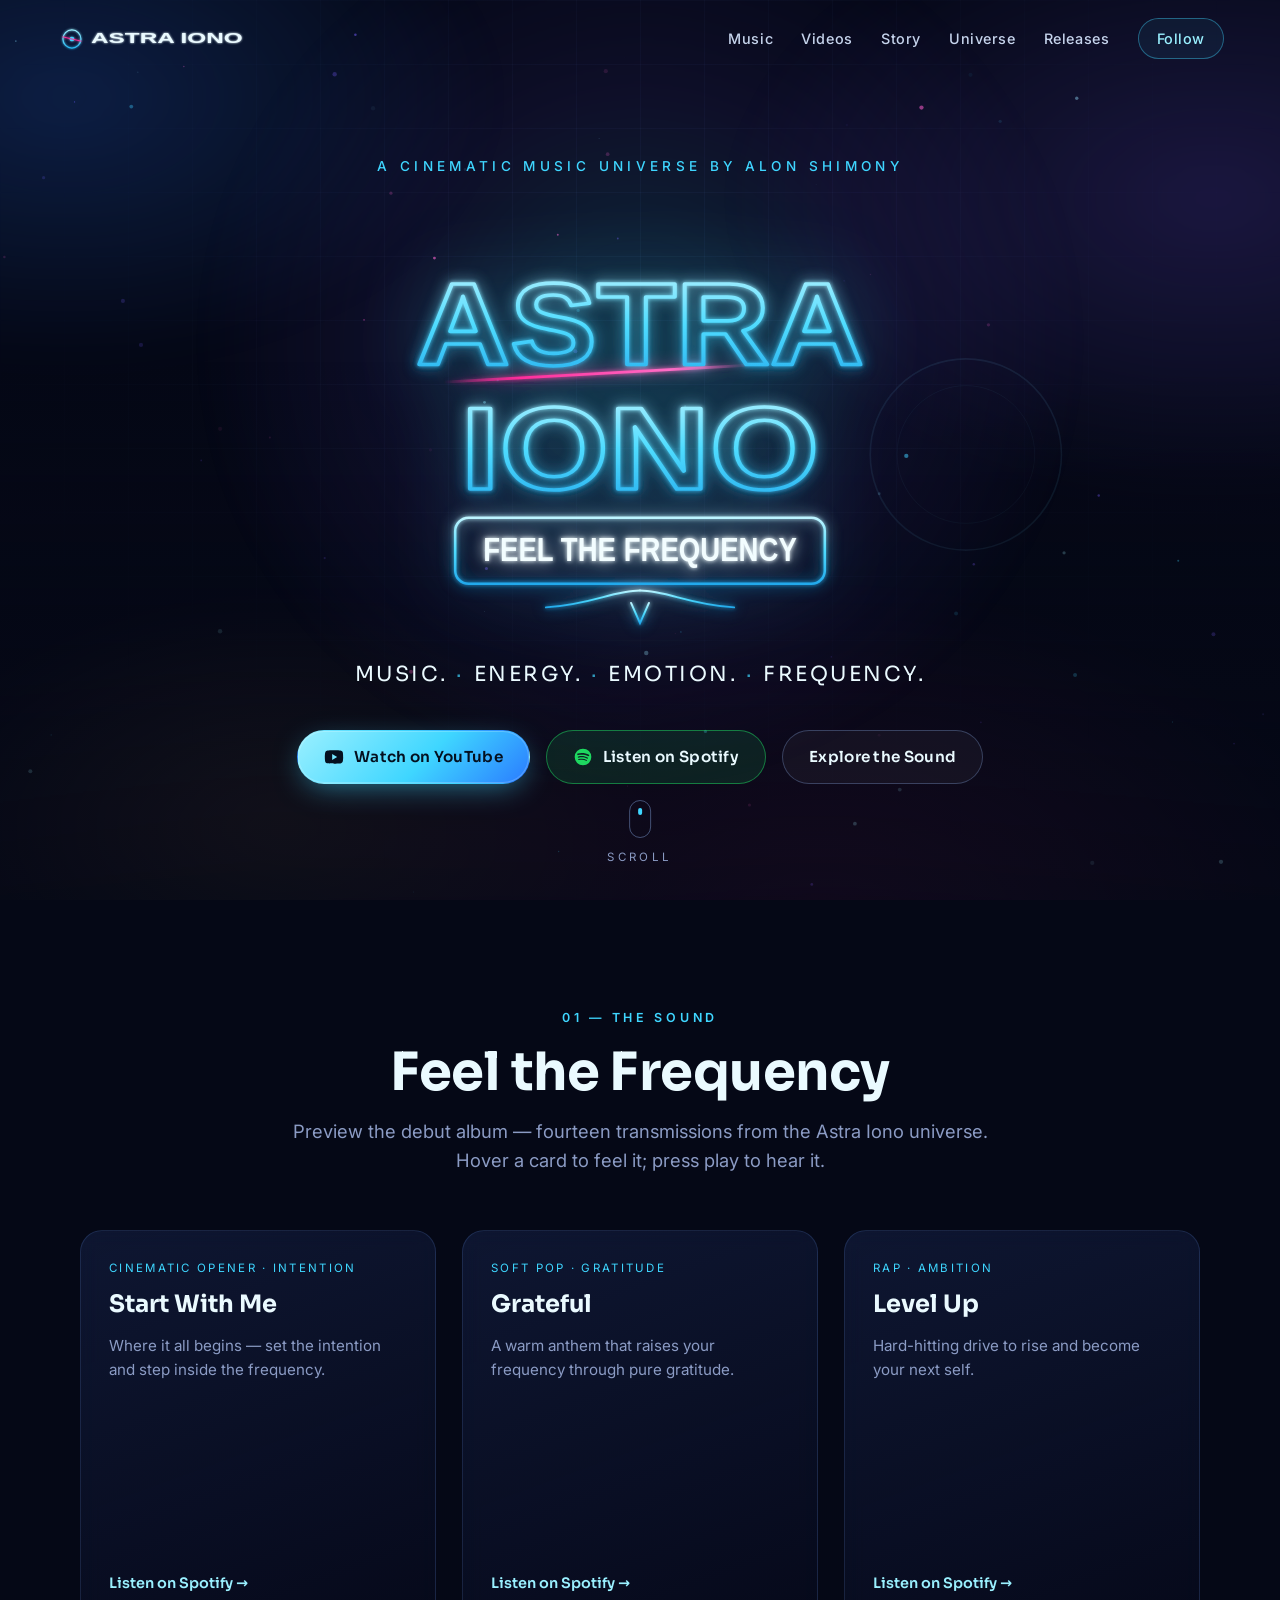
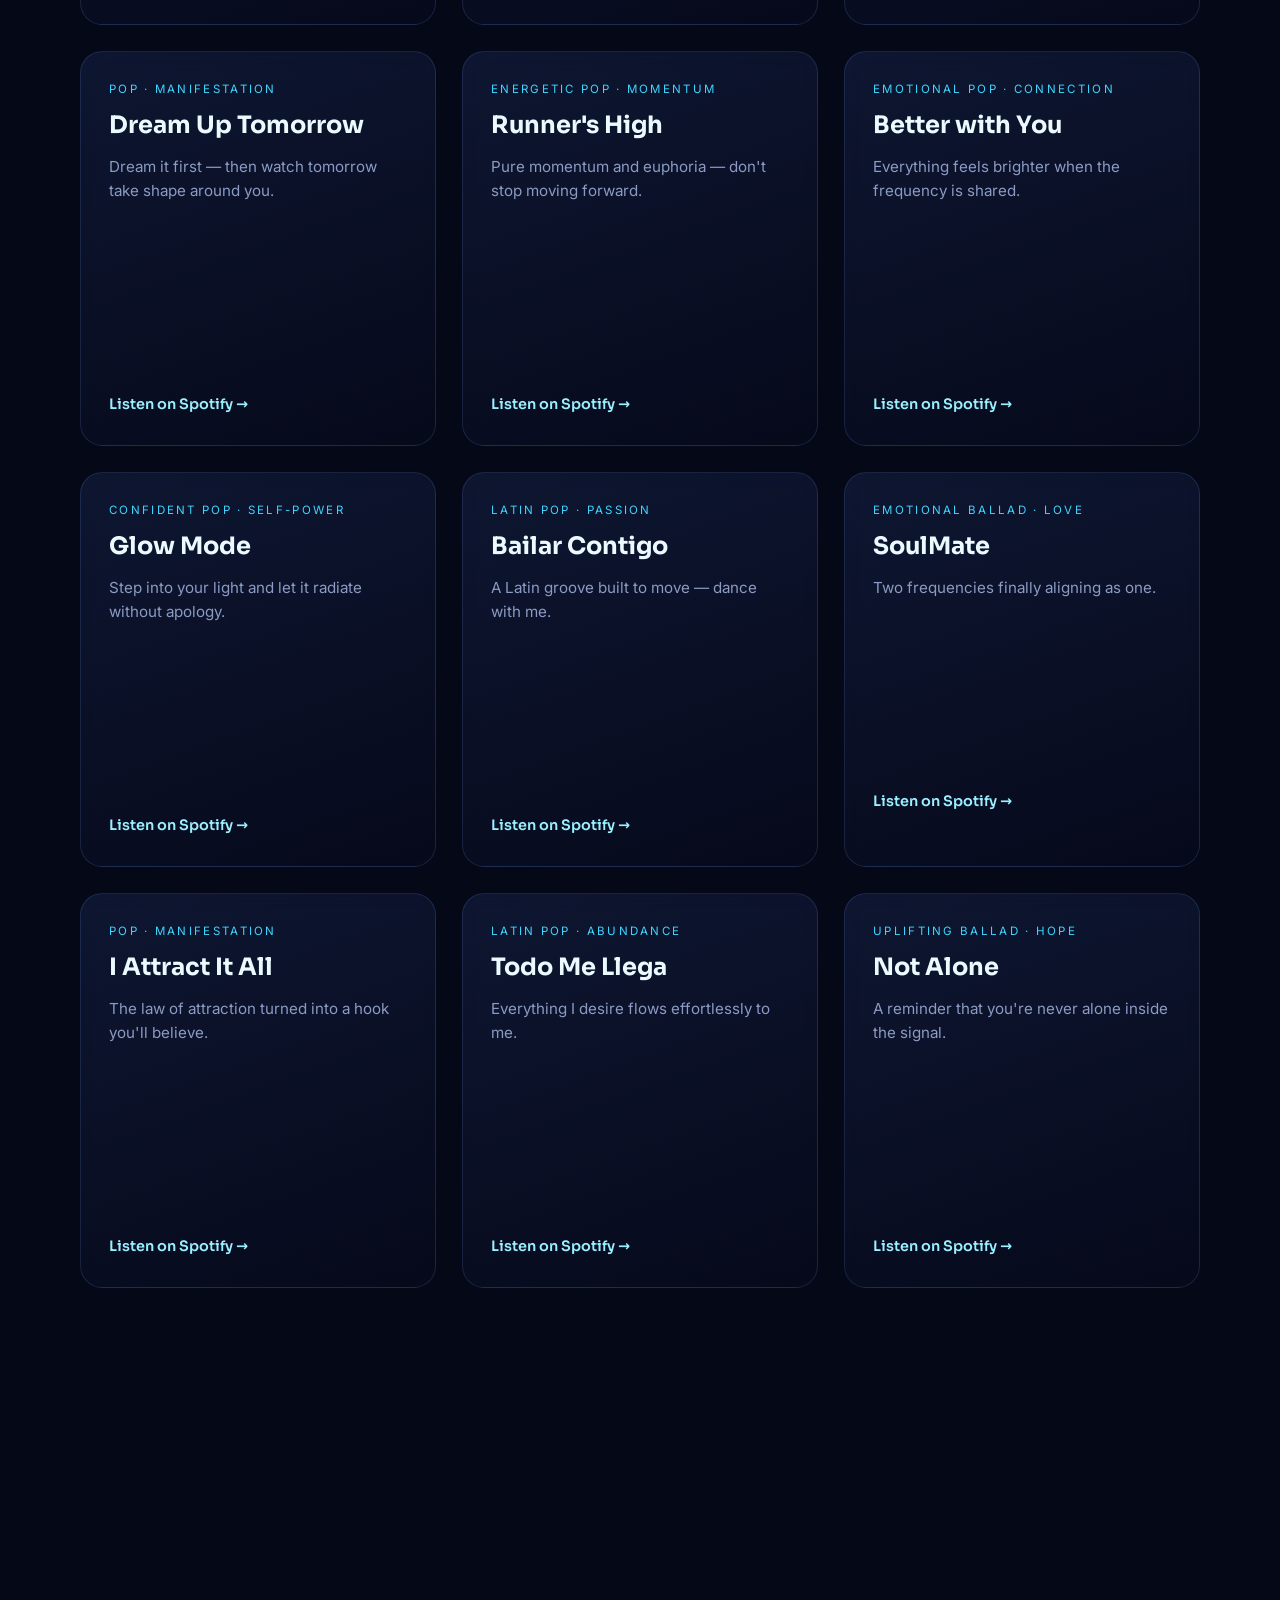
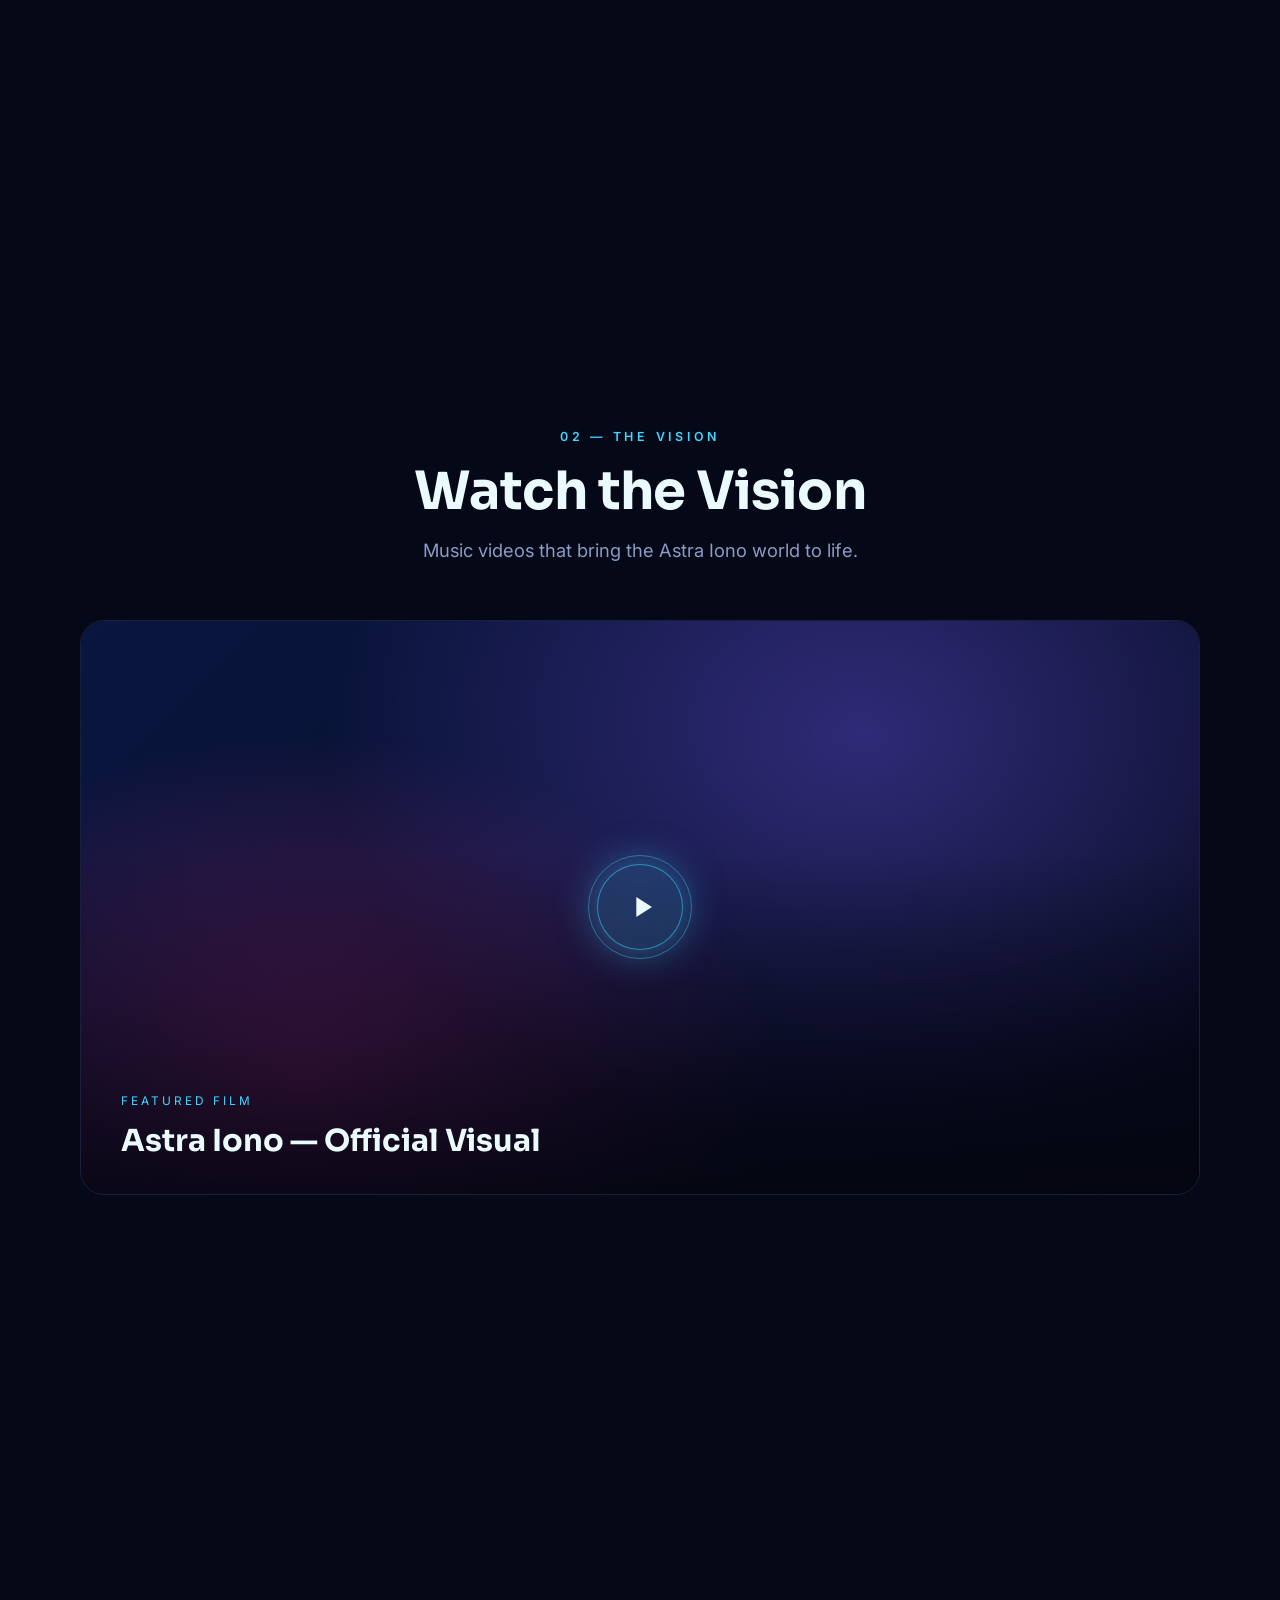
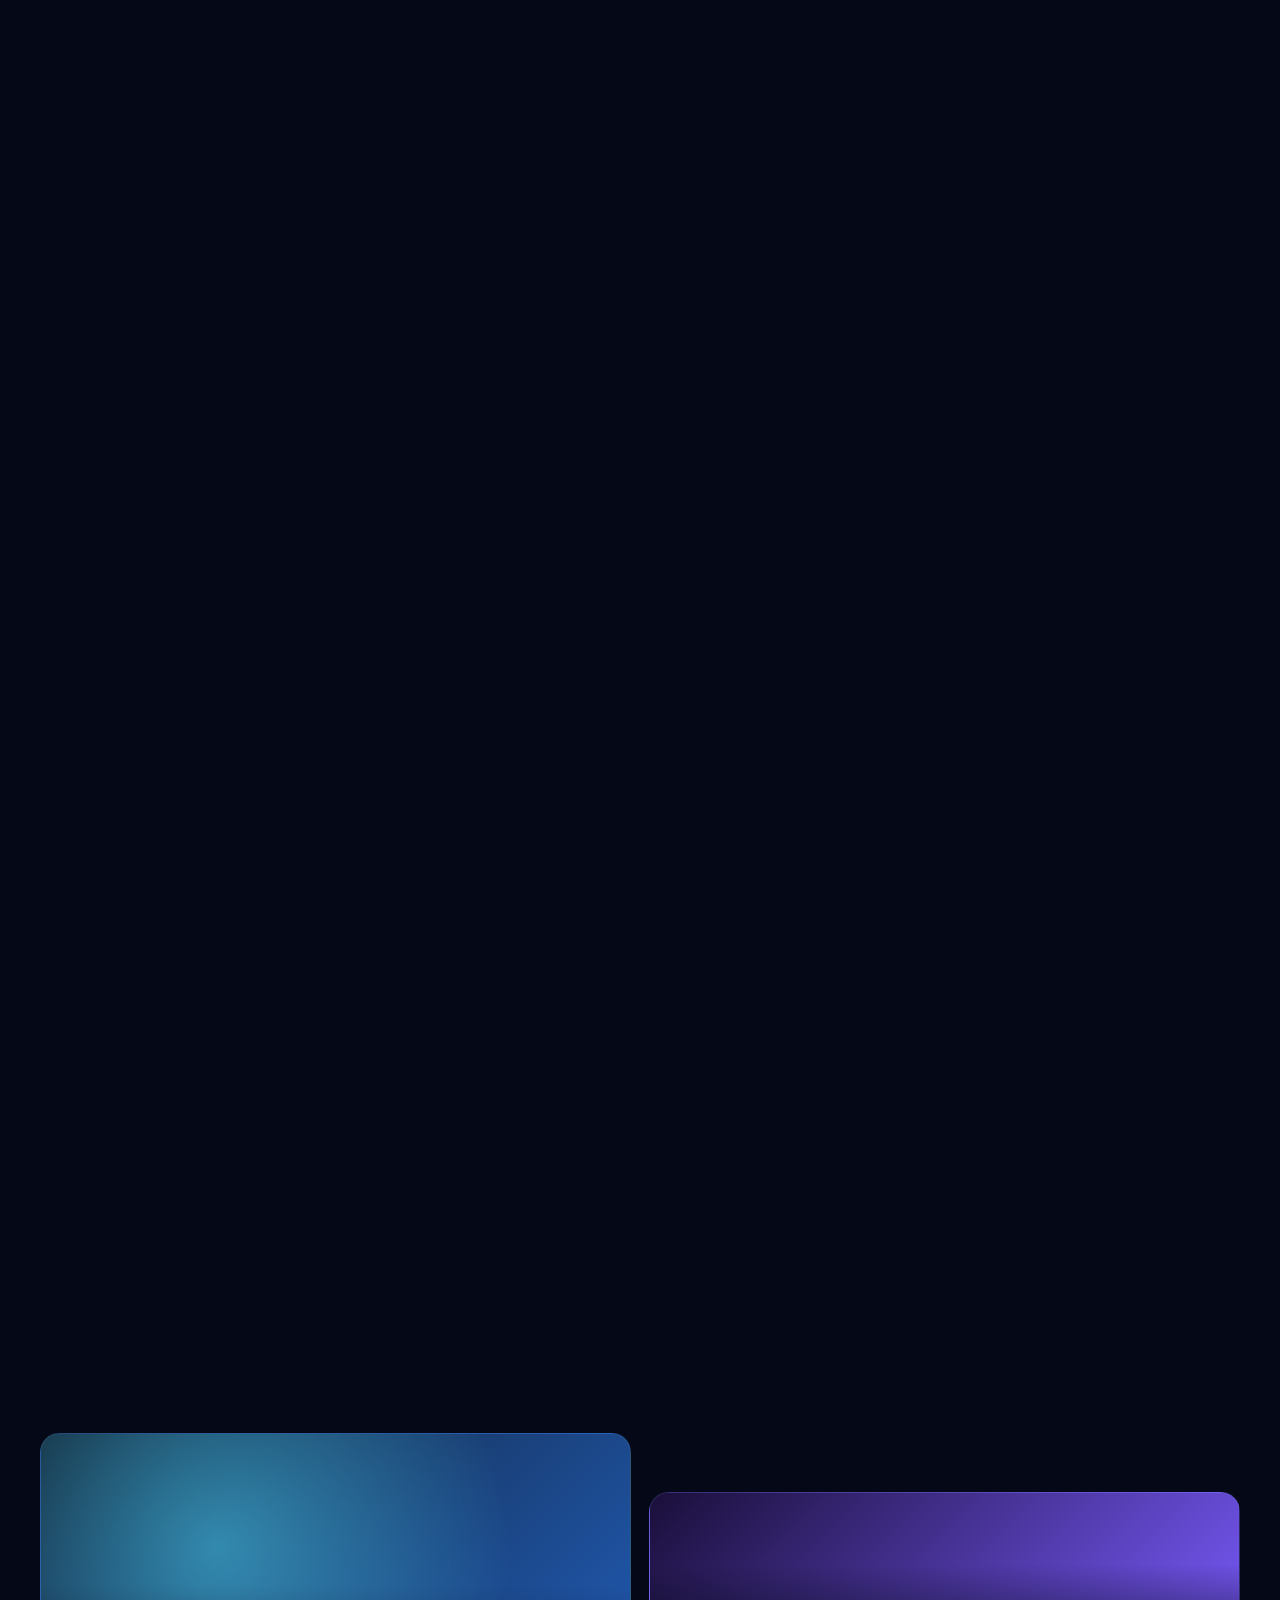
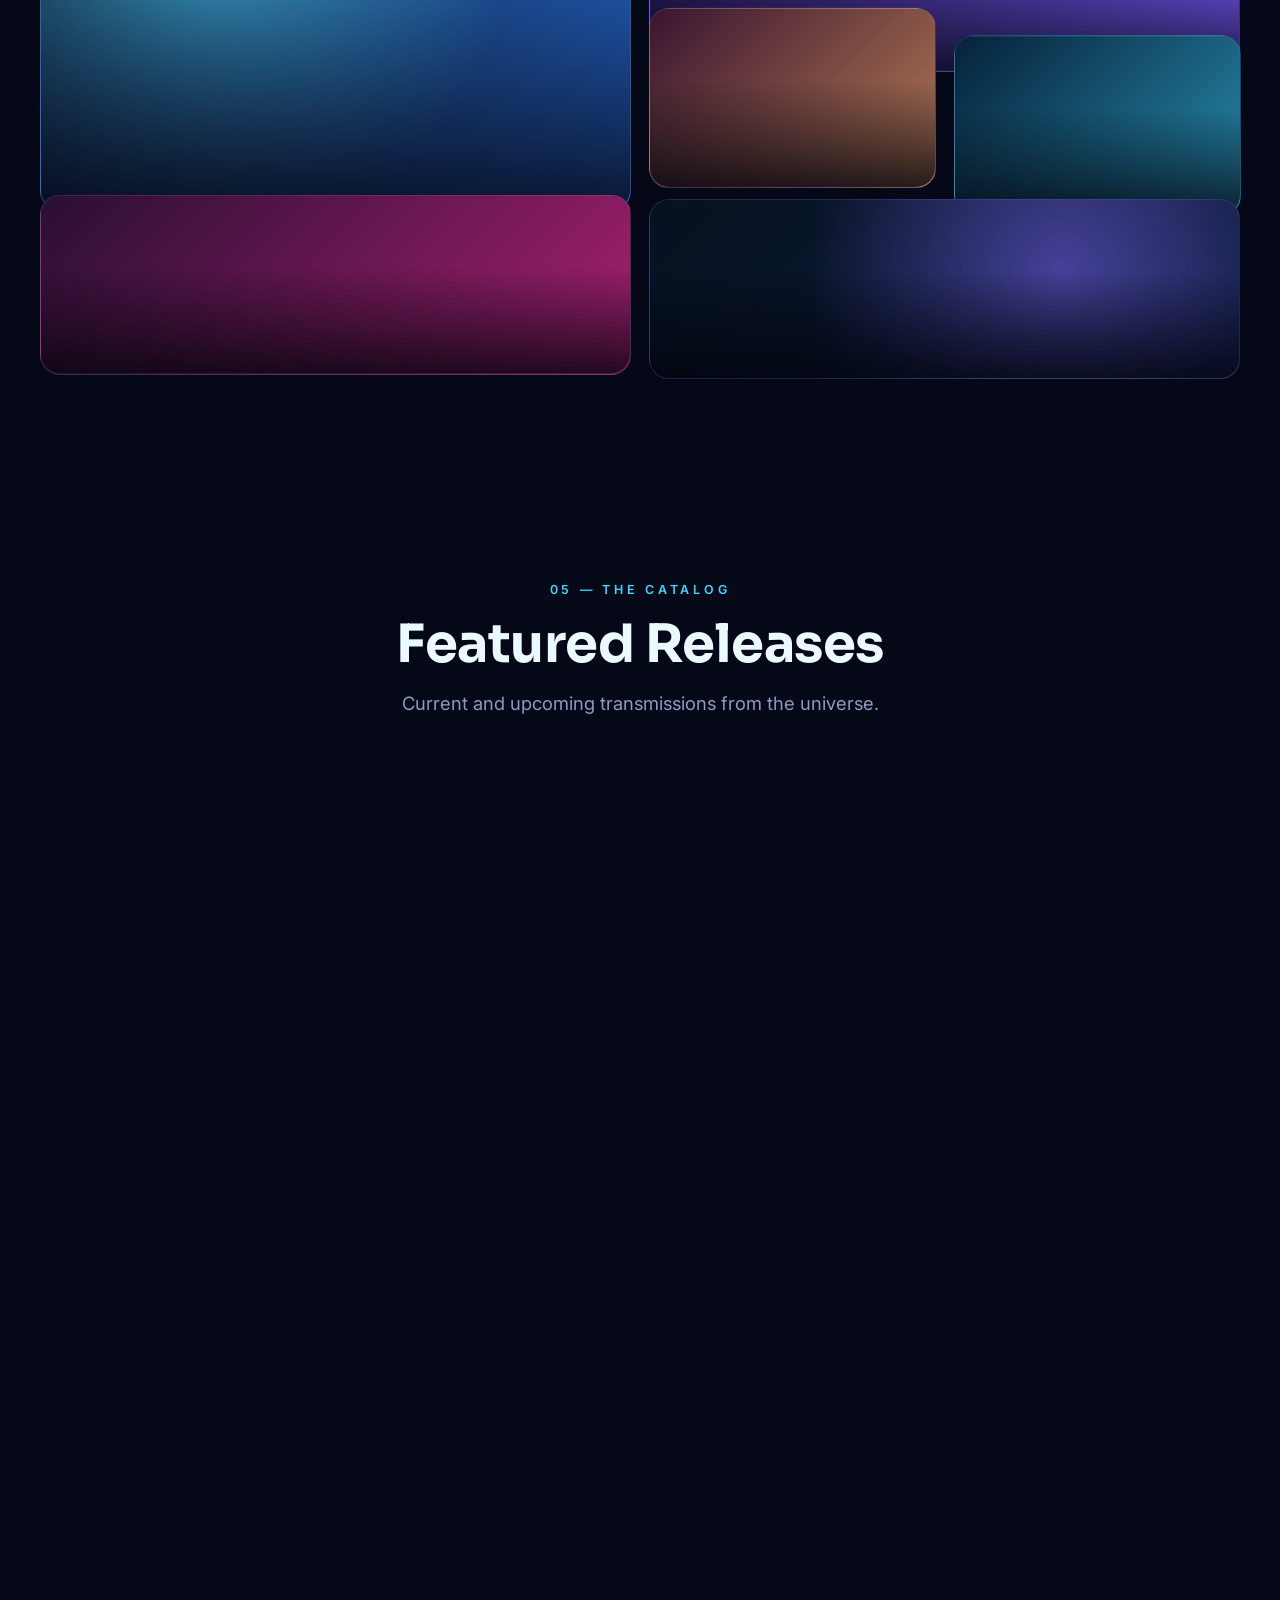
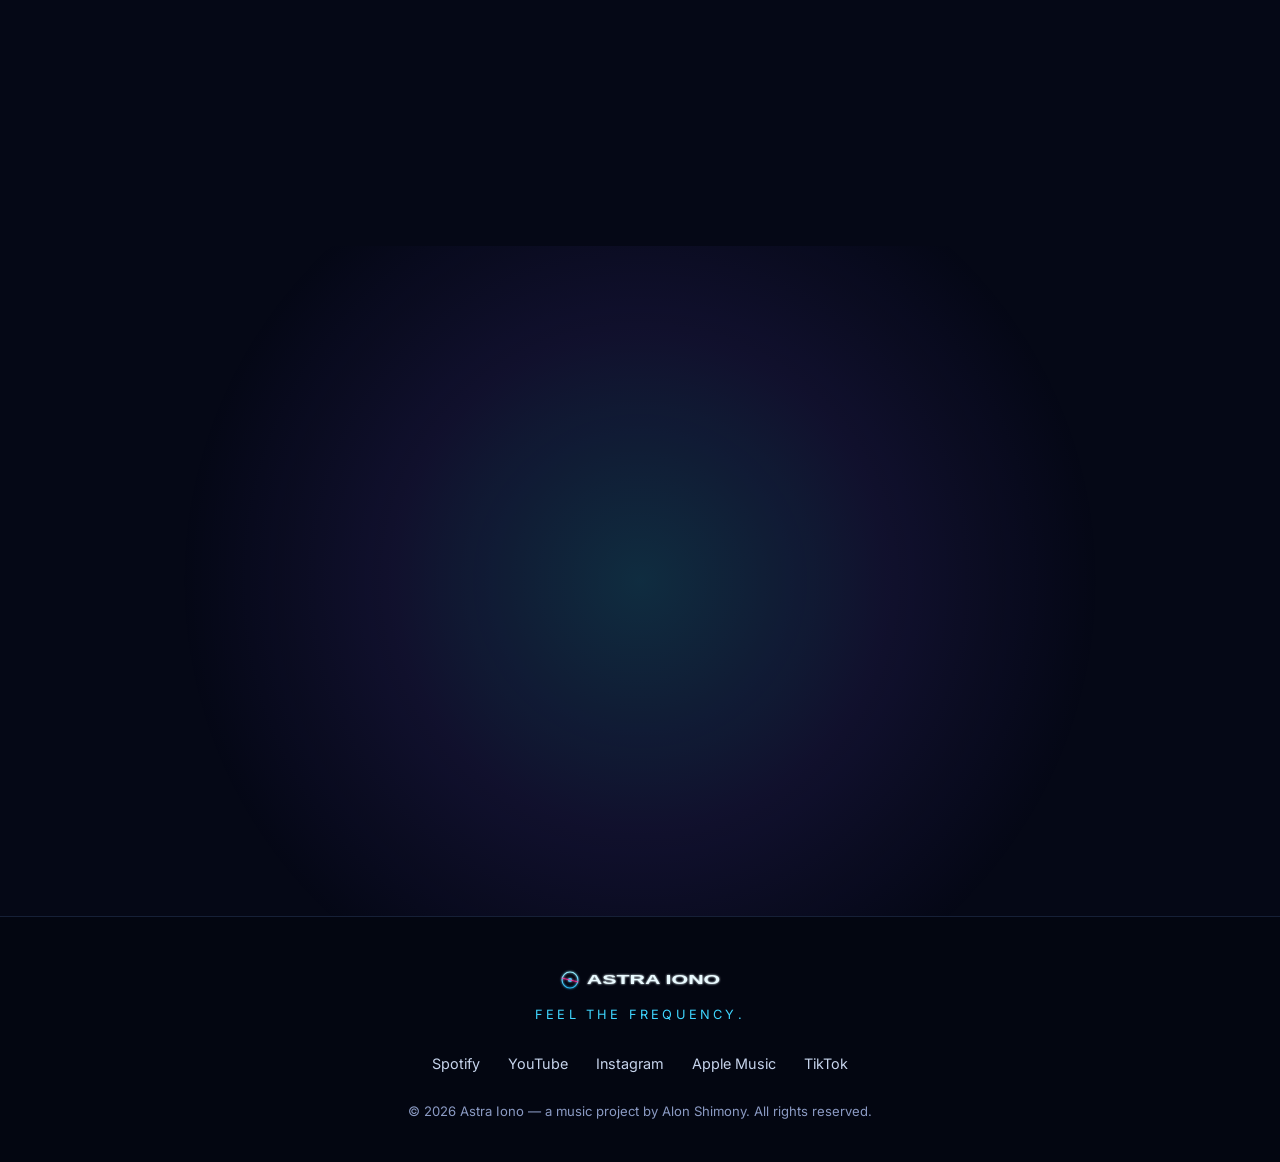
==== commit da55ecae: "Remove The Balance references; fix Spotify play click interception - Drop all references to "The Bal" ====
--- a/index.html
+++ b/index.html
@@ -332,21 +332,21 @@
         </div>
       </div>
 
-      <!-- The Balance -->
+      <!-- What to expect -->
       <div class="balance reveal" data-reveal>
         <div class="balance__text">
-          <p class="kicker">Connected to</p>
-          <h3>The Balance</h3>
+          <p class="kicker">What to expect</p>
+          <h3>An emotional universe</h3>
           <p>
-            An original cinematic universe and future AI-generated film by Alon Shimony. The songs released
-            under Astra Iono are fragments of that world — musical transmissions from its characters, emotions
-            and storylines. Don't just listen. Become part of a larger, unfolding myth.
+            Astra Iono is a vessel for empowerment through music — every track crafted to awaken emotion,
+            spark clarity and guide you toward emotional alignment, inspired by the law of attraction and
+            the idea that our thoughts and feelings shape our reality.
           </p>
         </div>
         <ul class="balance__list">
           <li>Multi-genre tracks with emotional power</li>
           <li>Collaborations with vocalists from different worlds</li>
-          <li>Soundtracks &amp; concept albums tied to The Balance</li>
+          <li>Concept albums &amp; cinematic soundscapes</li>
           <li>Music videos powered by AI &amp; cinematic storytelling</li>
           <li>Future experiences in visualization &amp; intention setting</li>
         </ul>
@@ -417,12 +417,13 @@
         </article>
 
         <article class="release reveal" data-reveal>
-          <div class="release__art art-4"><span class="release__badge release__badge--soon">Soon</span></div>
+          <div class="release__art art-4"></div>
           <div class="release__info">
-            <h3>The Balance</h3>
-            <p class="release__mood">Concept Album · Coming Soon</p>
+            <h3>SoulMate</h3>
+            <p class="release__mood">Emotional Ballad · Love</p>
             <div class="release__actions">
-              <a class="btn btn--sm btn--ghost" href="#connect">Get Notified</a>
+              <a class="btn btn--sm btn--spotify" href="https://open.spotify.com/track/2dMMMkSI980n2J4M08LN8T" target="_blank" rel="noopener" data-link="spotify">Listen</a>
+              <a class="btn btn--sm btn--ghost" href="https://open.spotify.com/album/6OkM4ifRfdqEJf3EVmogzr" target="_blank" rel="noopener" data-link="spotify">Album</a>
             </div>
           </div>
         </article>
--- a/css/styles.css
+++ b/css/styles.css
@@ -278,7 +278,7 @@
 .song-card::before {
   content: ''; position: absolute; inset: 0; border-radius: inherit;
   background: radial-gradient(120% 80% at 50% 0%, rgba(63,214,255,0.14), transparent 60%);
-  opacity: 0; transition: opacity .4s;
+  opacity: 0; transition: opacity .4s; pointer-events: none;
 }
 .song-card:hover { transform: translateY(-8px); border-color: rgba(63,214,255,0.4); box-shadow: 0 26px 60px -24px rgba(63,214,255,0.4); }
 .song-card:hover::before { opacity: 1; }
@@ -298,8 +298,9 @@
 .song-card__genre { font-size: 0.72rem; letter-spacing: 0.2em; text-transform: uppercase; color: var(--cyan); margin-bottom: 8px; }
 .song-card__title { font-family: var(--font-head); font-size: 1.5rem; color: var(--white); margin-bottom: 10px; }
 .song-card__desc { font-size: 0.95rem; color: var(--muted); margin-bottom: 18px; }
+.song-card__body, .song-card__wave, .song-card__link { position: relative; z-index: 1; }
 .song-card__embed:empty { display: none; }
-.song-card__embed { margin-bottom: 18px; border-radius: 14px; overflow: hidden; }
+.song-card__embed { position: relative; z-index: 1; margin-bottom: 18px; border-radius: 14px; overflow: hidden; }
 .song-card__embed iframe { display: block; width: 100%; border: 0; border-radius: 14px; }
 .song-card__link { font-family: var(--font-head); font-weight: 600; font-size: 0.9rem; color: var(--cyan-bright); transition: gap .25s, color .25s; }
 .song-card__link:hover { color: var(--white); }
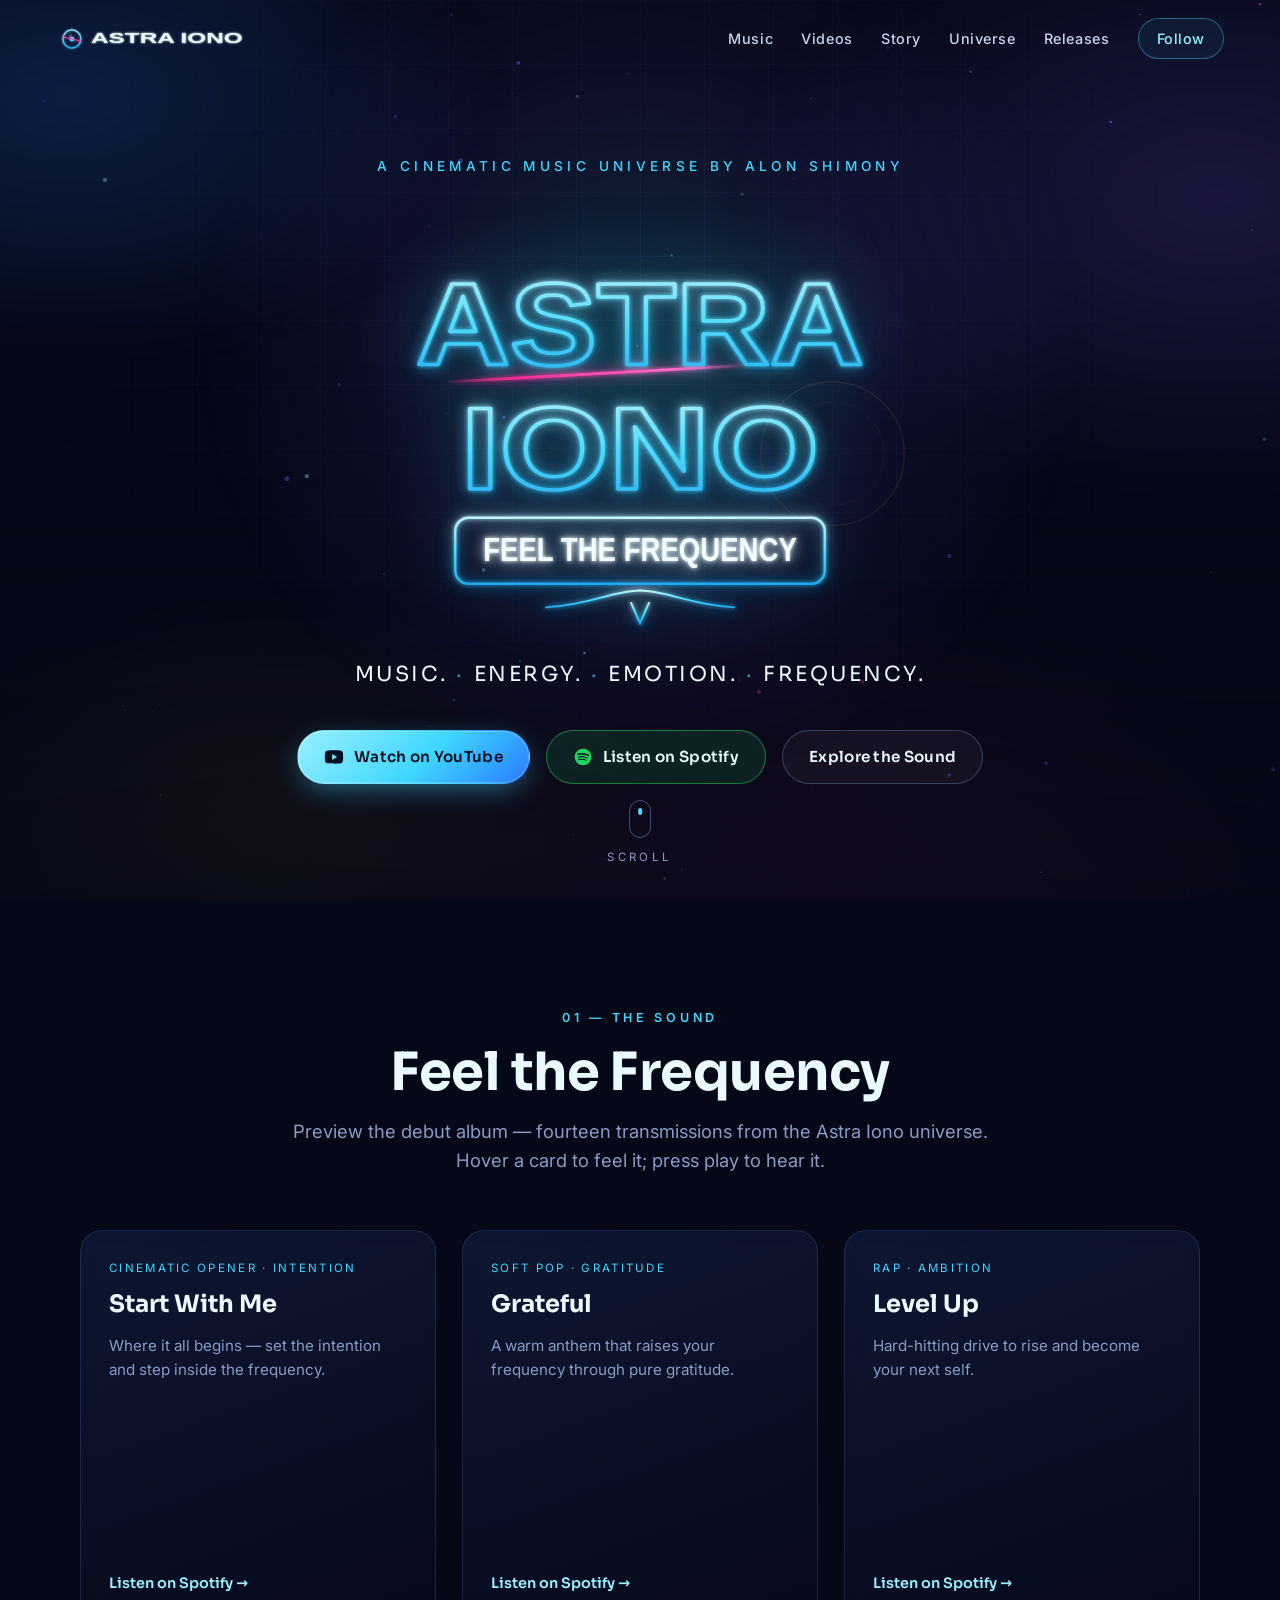
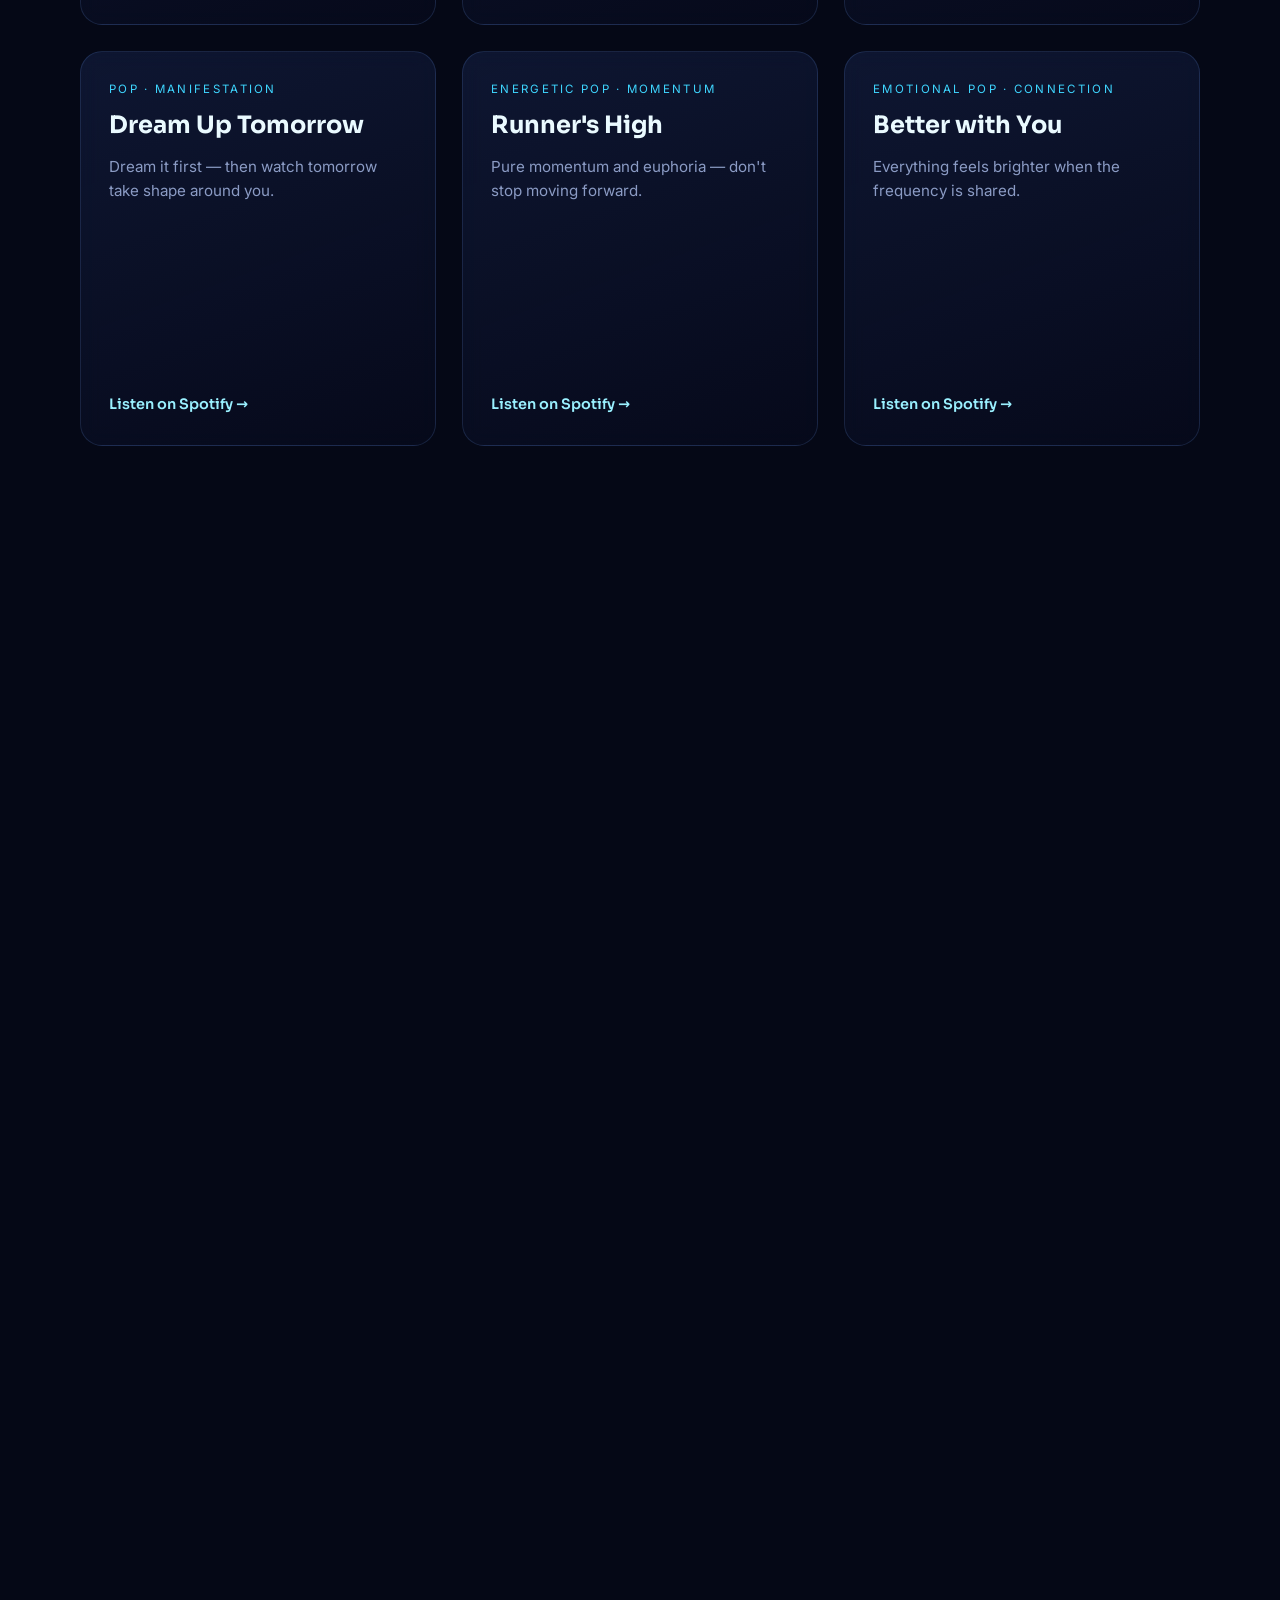
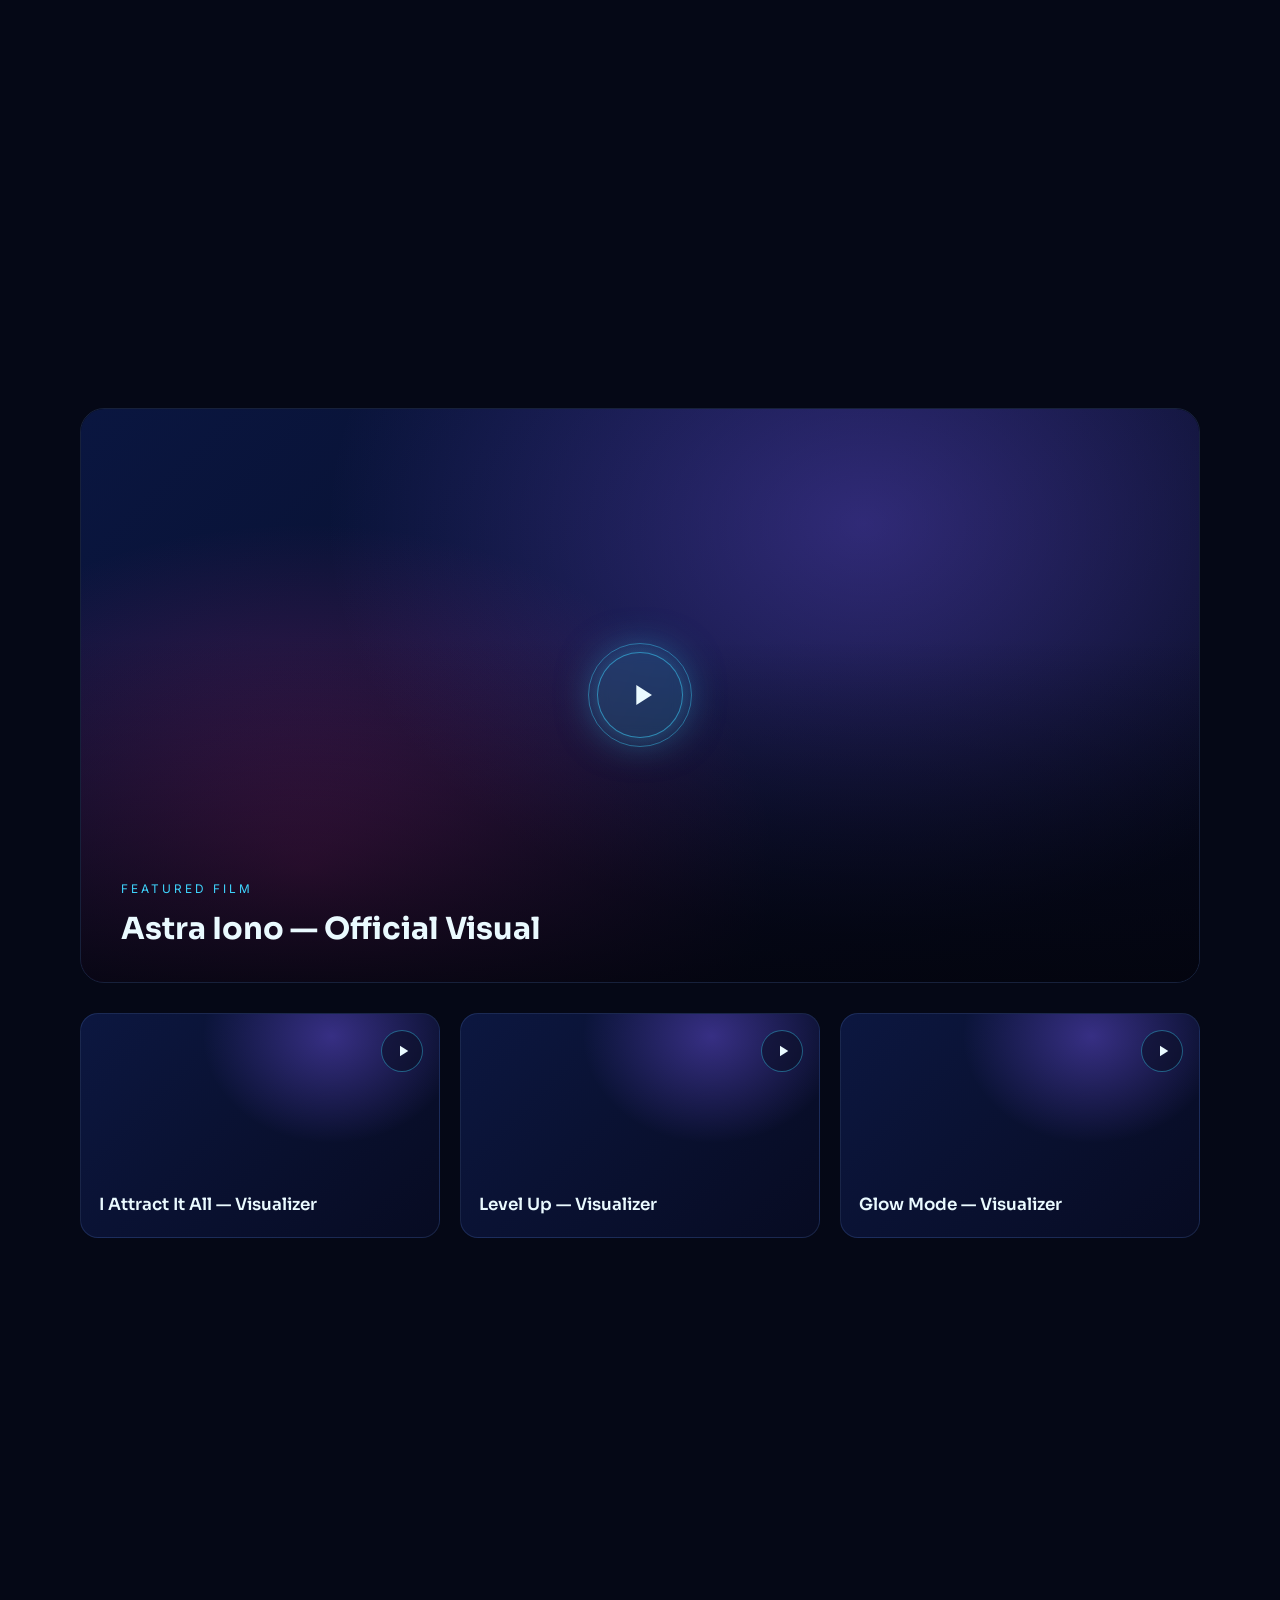
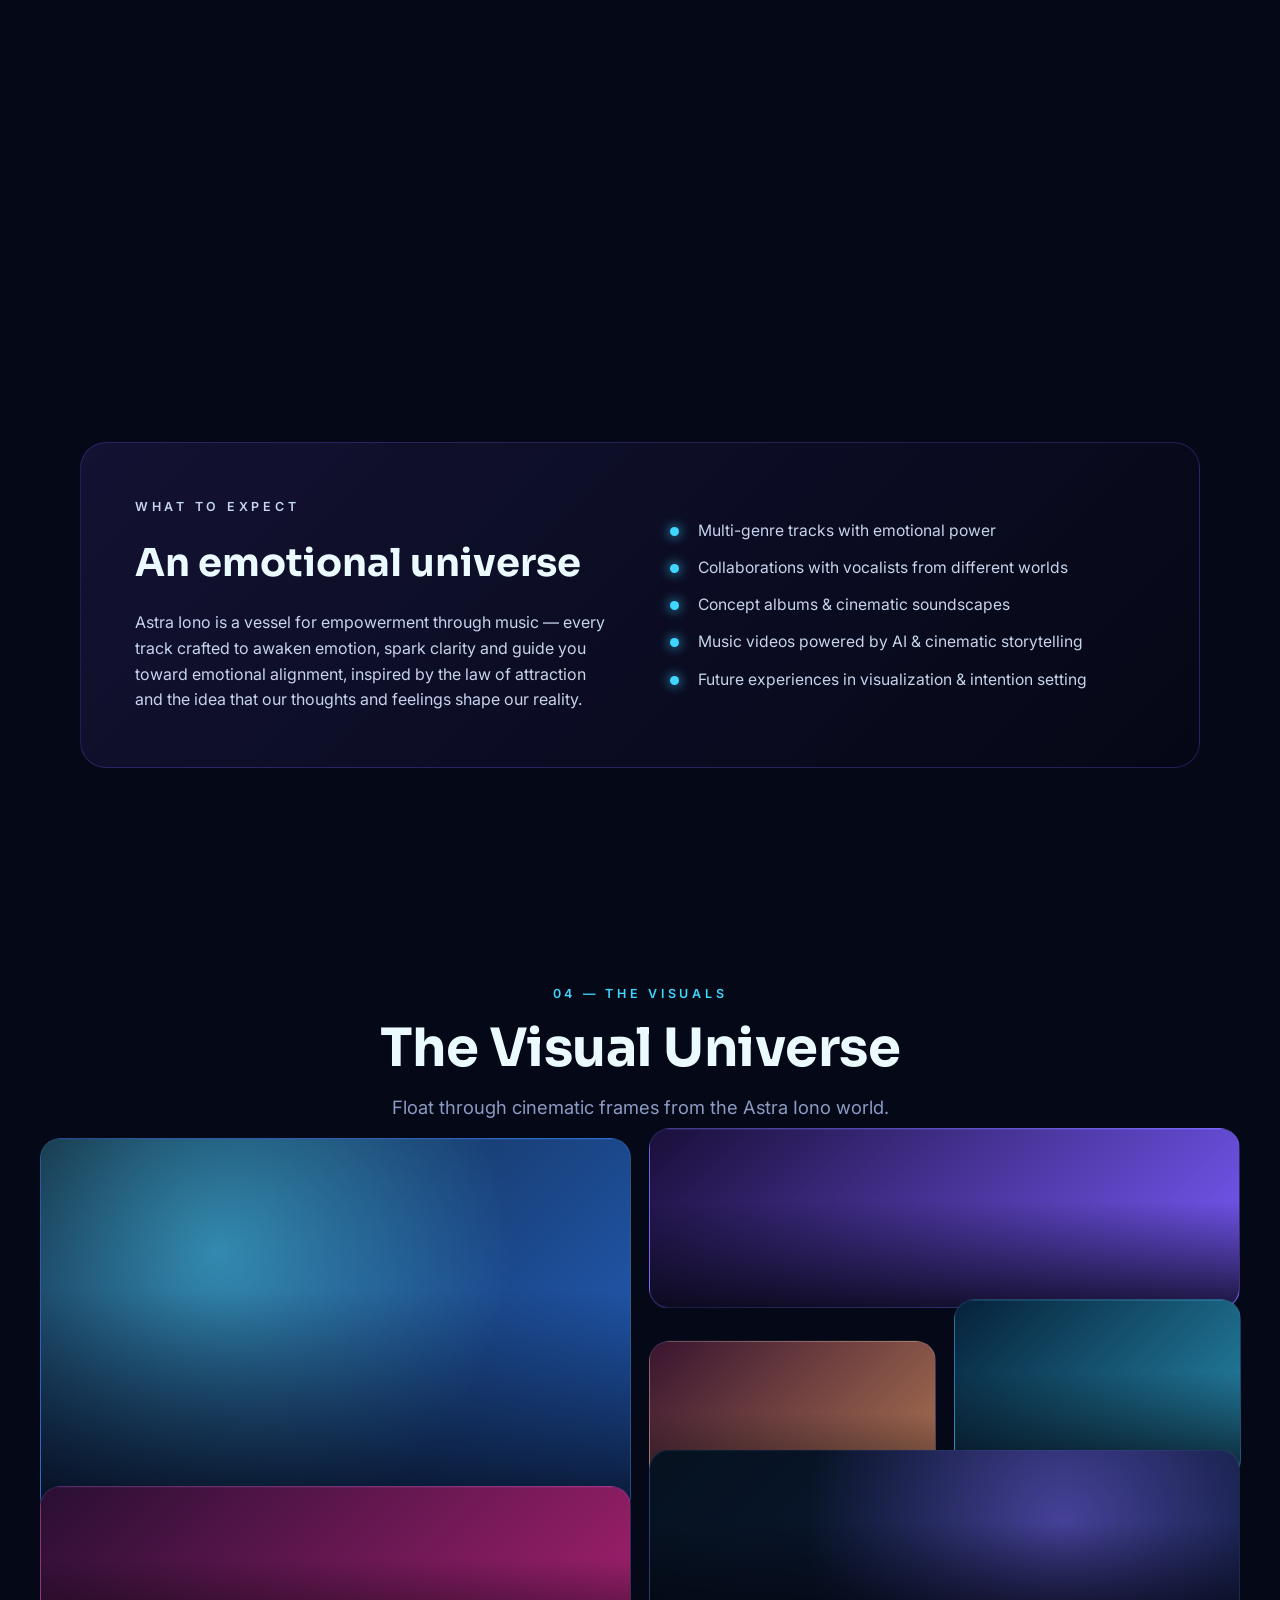
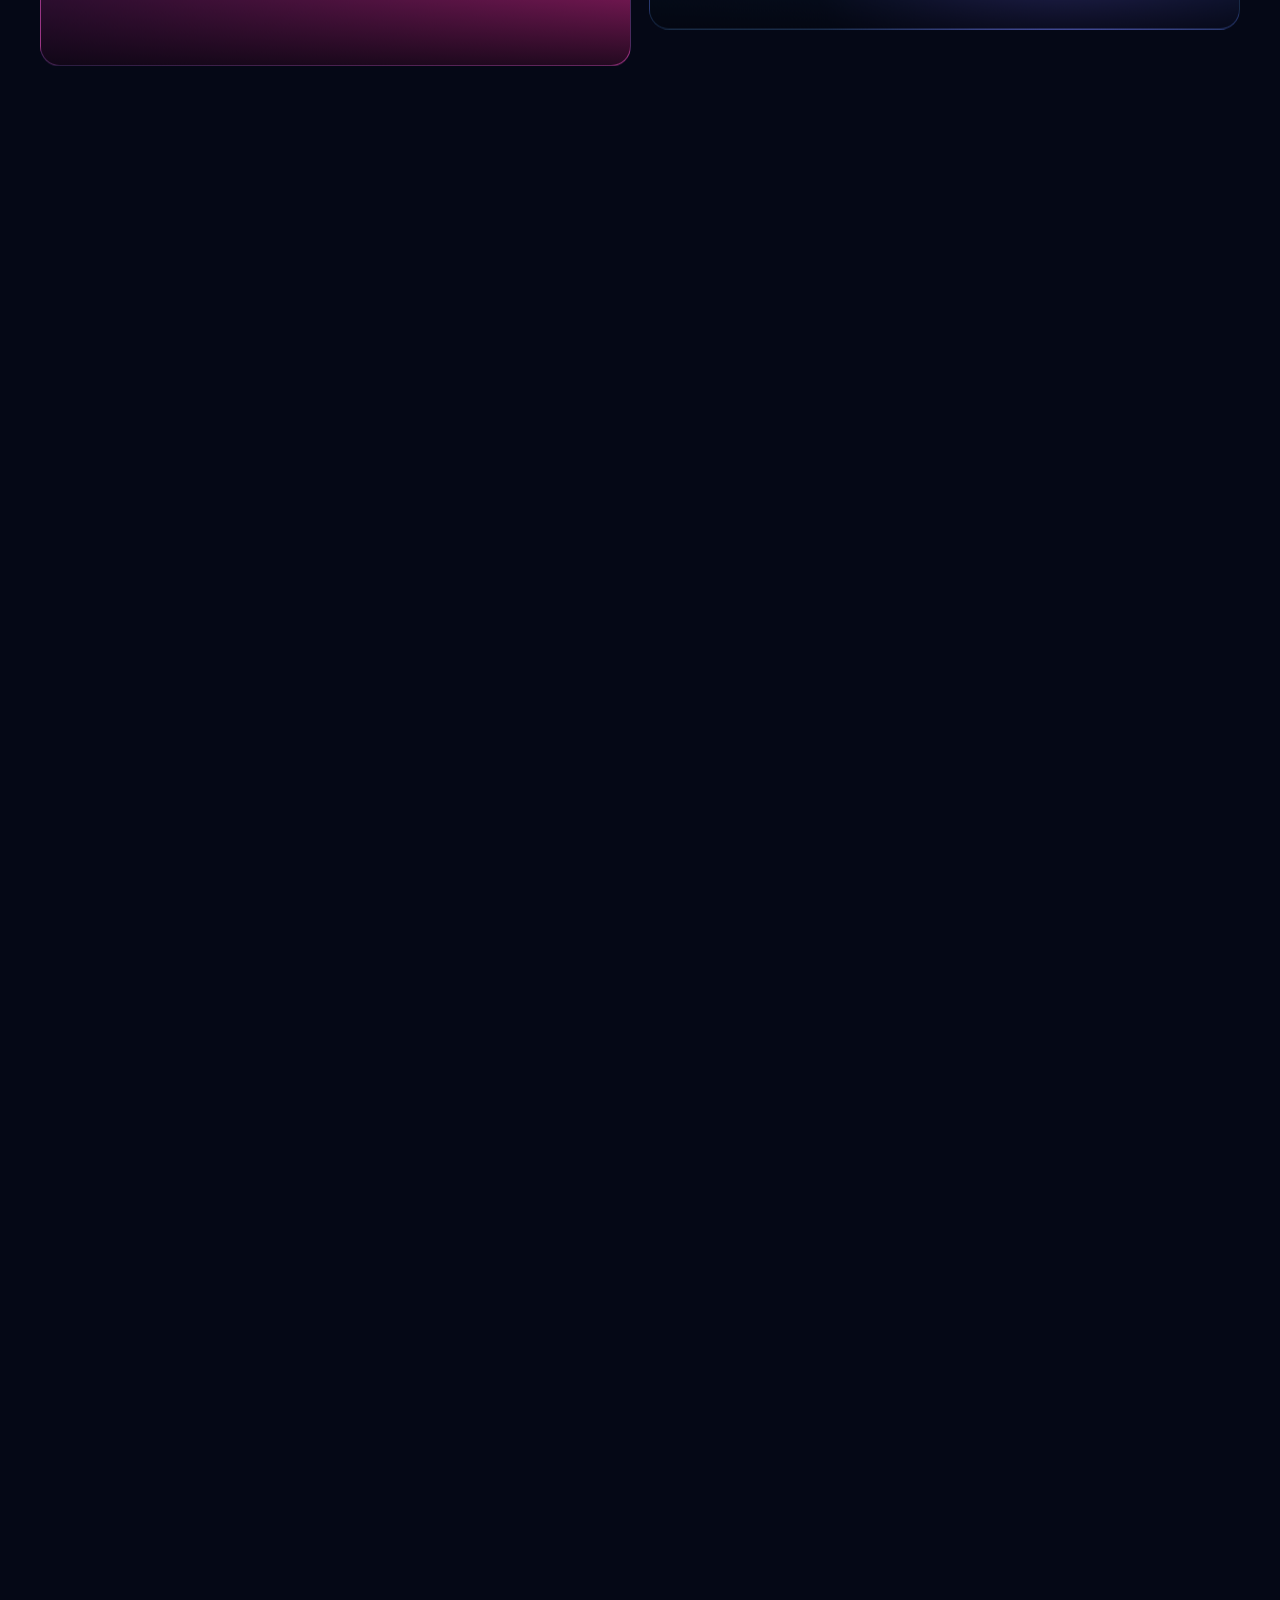
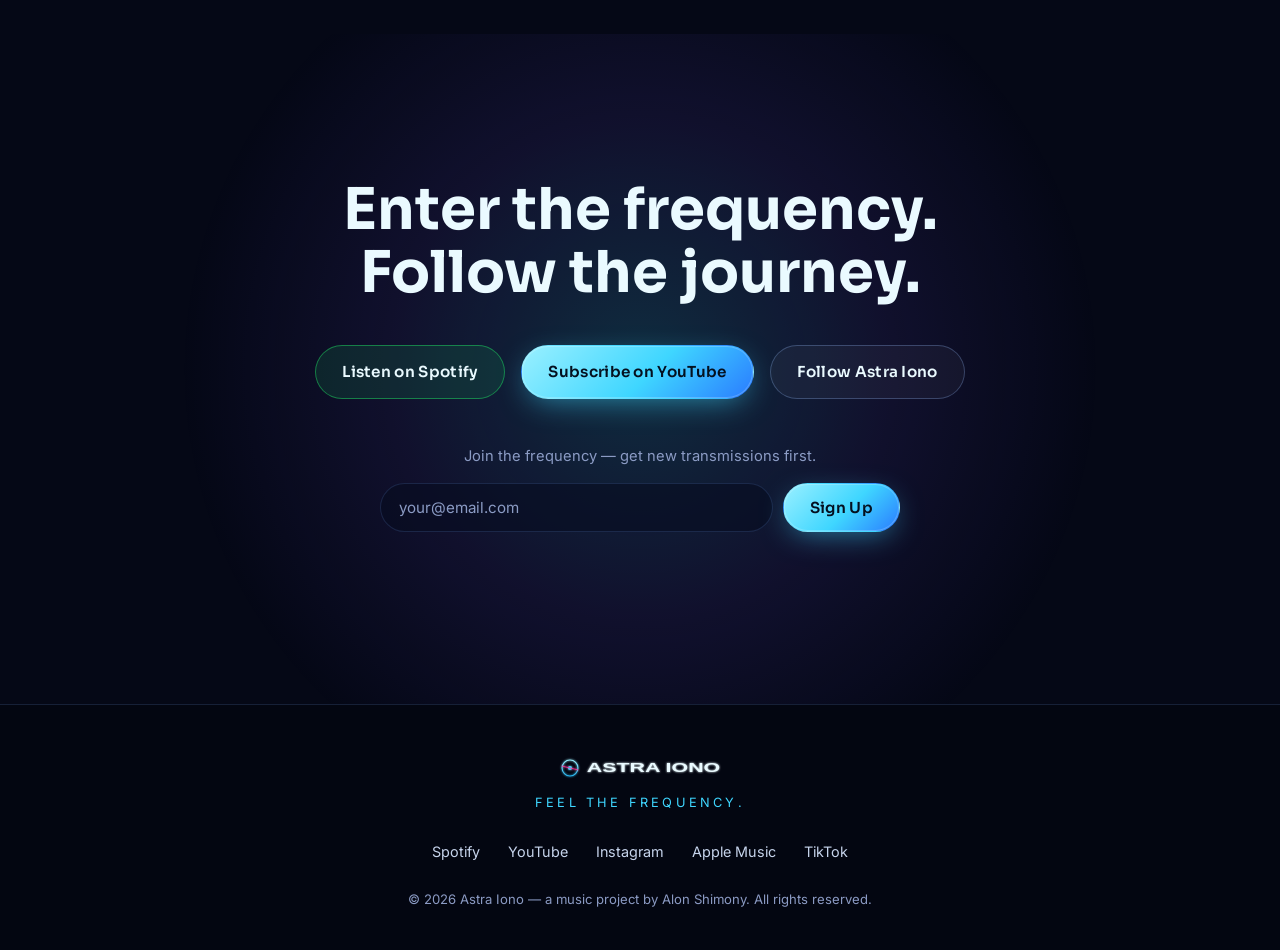
==== commit a729eadf: "Set featured music video to real YouTube video + playlist Wire the Watch the Vision featured player " ====
--- a/index.html
+++ b/index.html
@@ -266,8 +266,9 @@
         <p class="section__sub">Music videos that bring the Astra Iono world to life.</p>
       </div>
 
-      <!-- Featured video. Replace data-yt with a YouTube video ID to embed it. -->
-      <figure class="feature-video reveal" data-reveal data-yt="">
+      <!-- Featured video. Replace data-yt with a YouTube video ID to embed it;
+           optional data-list plays a full playlist. -->
+      <figure class="feature-video reveal" data-reveal data-yt="FbcXqIbrzro" data-list="PLuL1Qk6fXYRHf6hUBB4zpSv0YhvaN4TXd">
         <div class="feature-video__frame" data-embed>
           <button class="feature-video__play" aria-label="Play featured video">
             <svg viewBox="0 0 24 24" aria-hidden="true"><path d="M8 5v14l11-7z"/></svg>
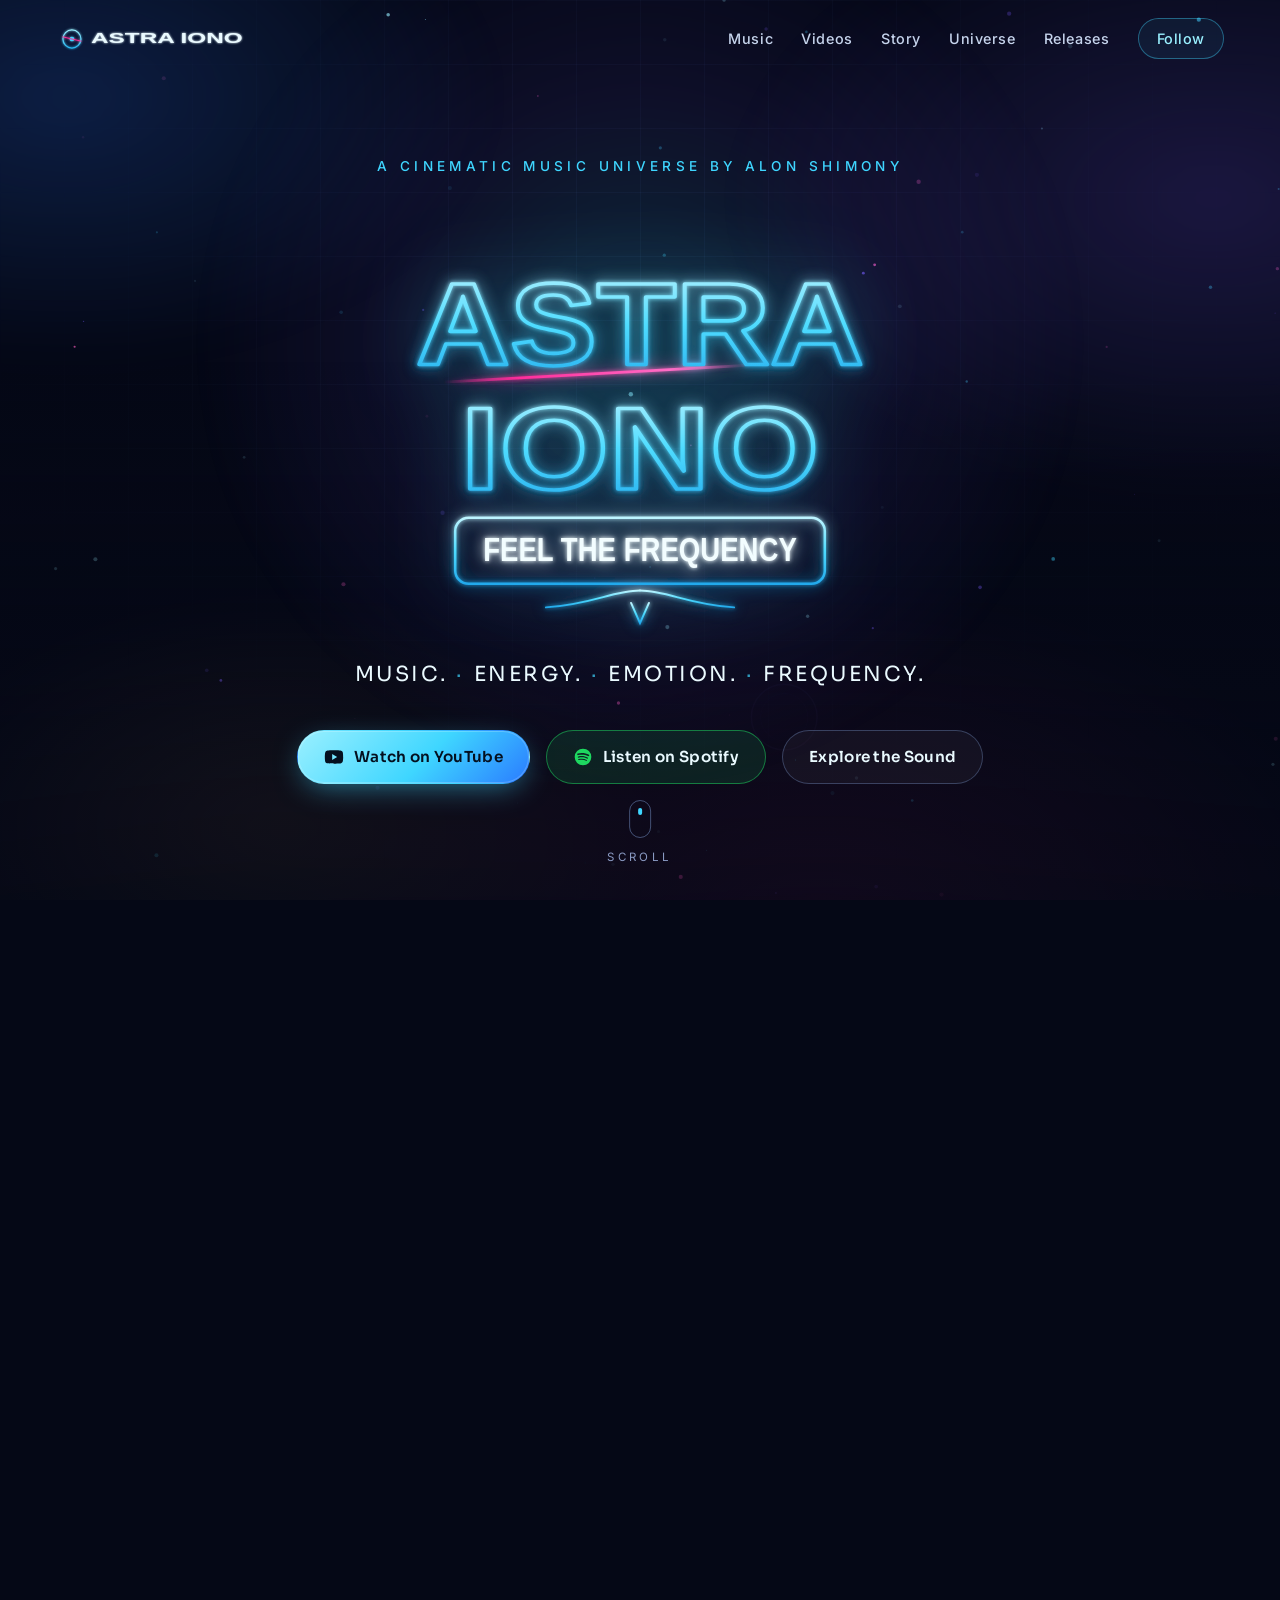
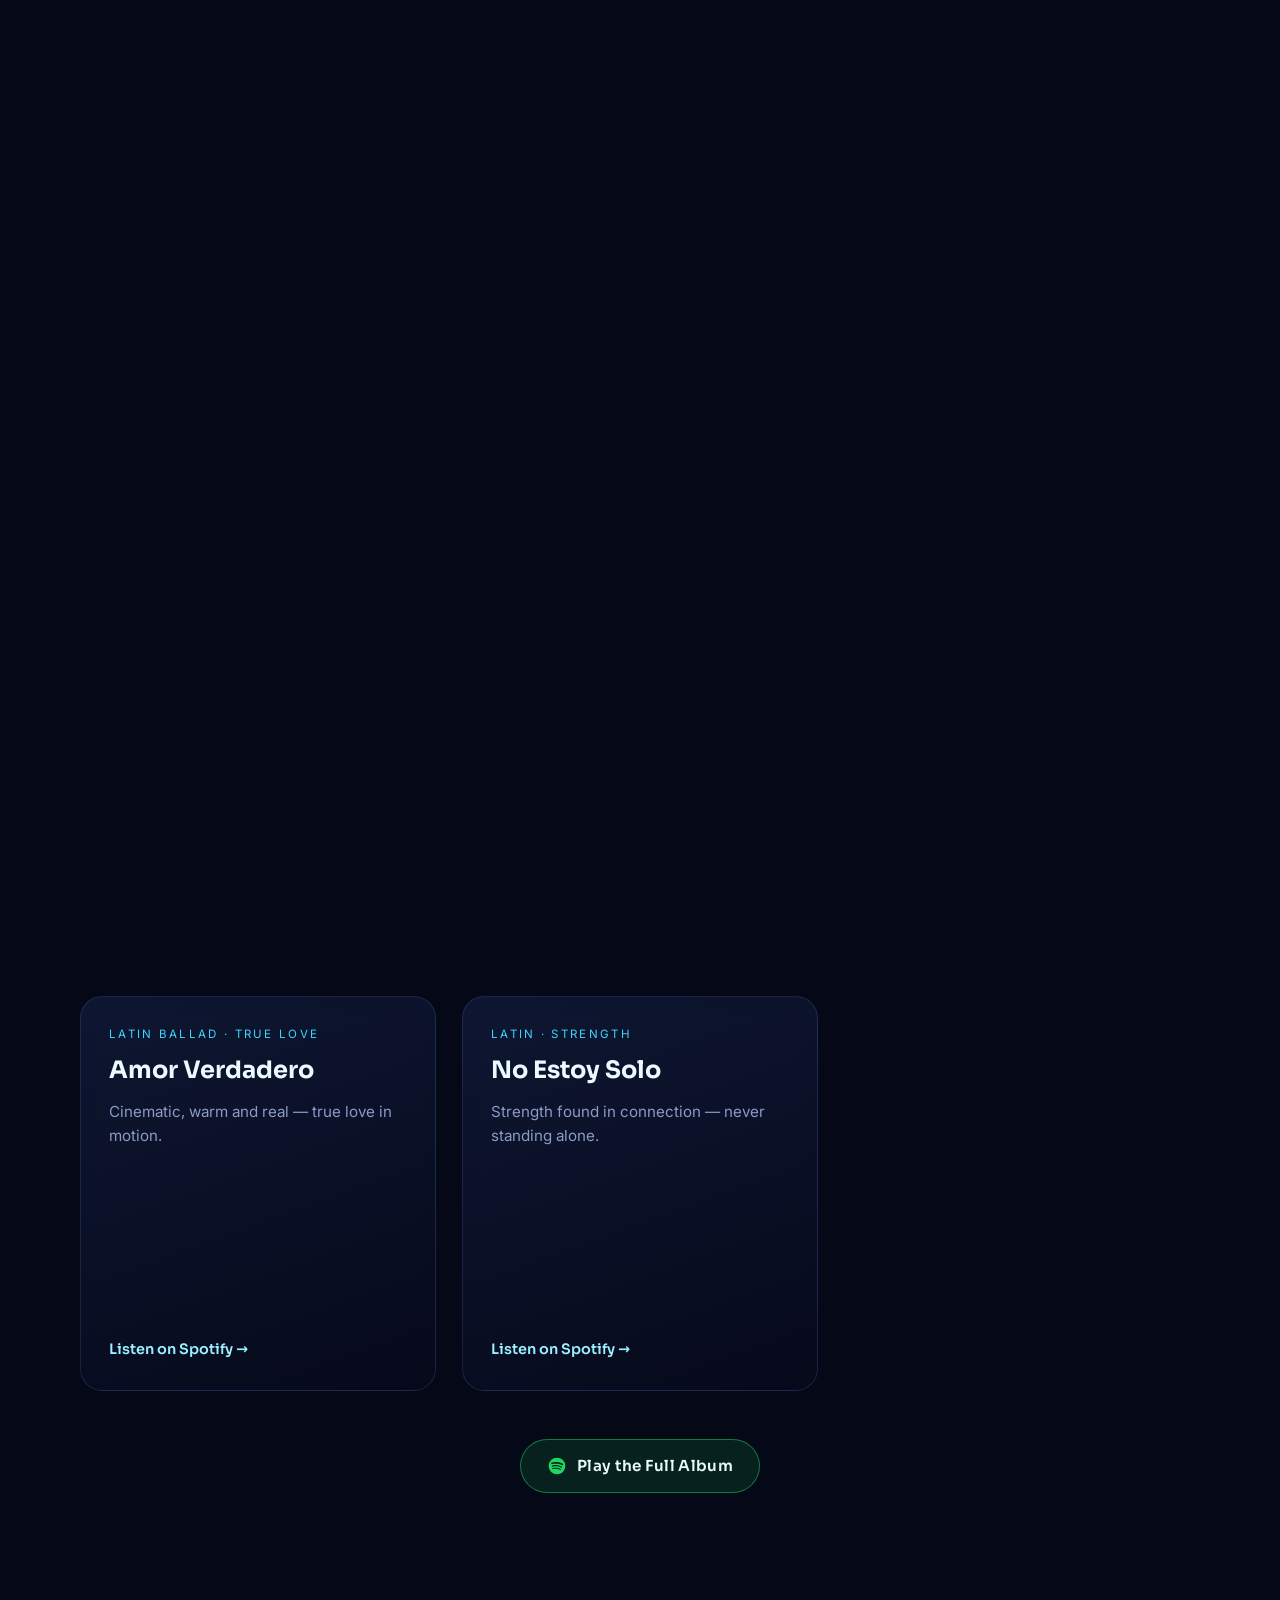
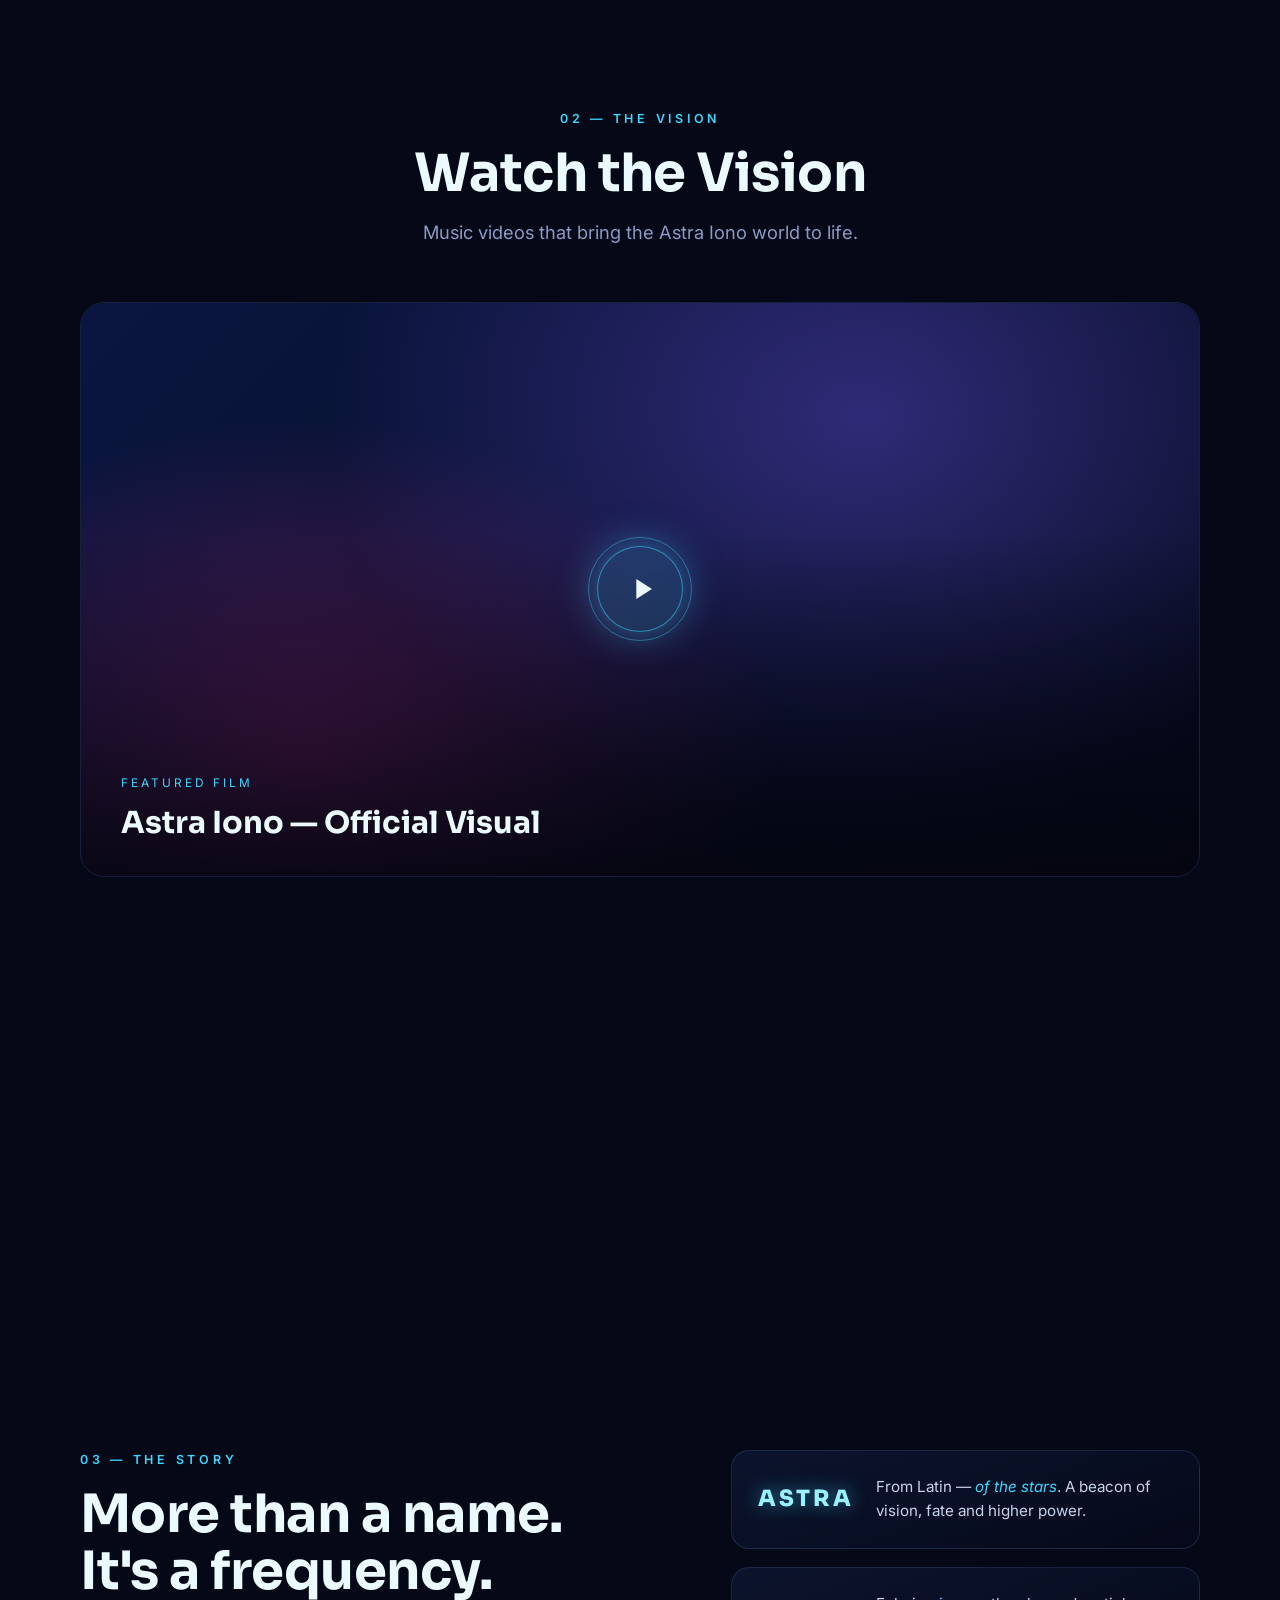
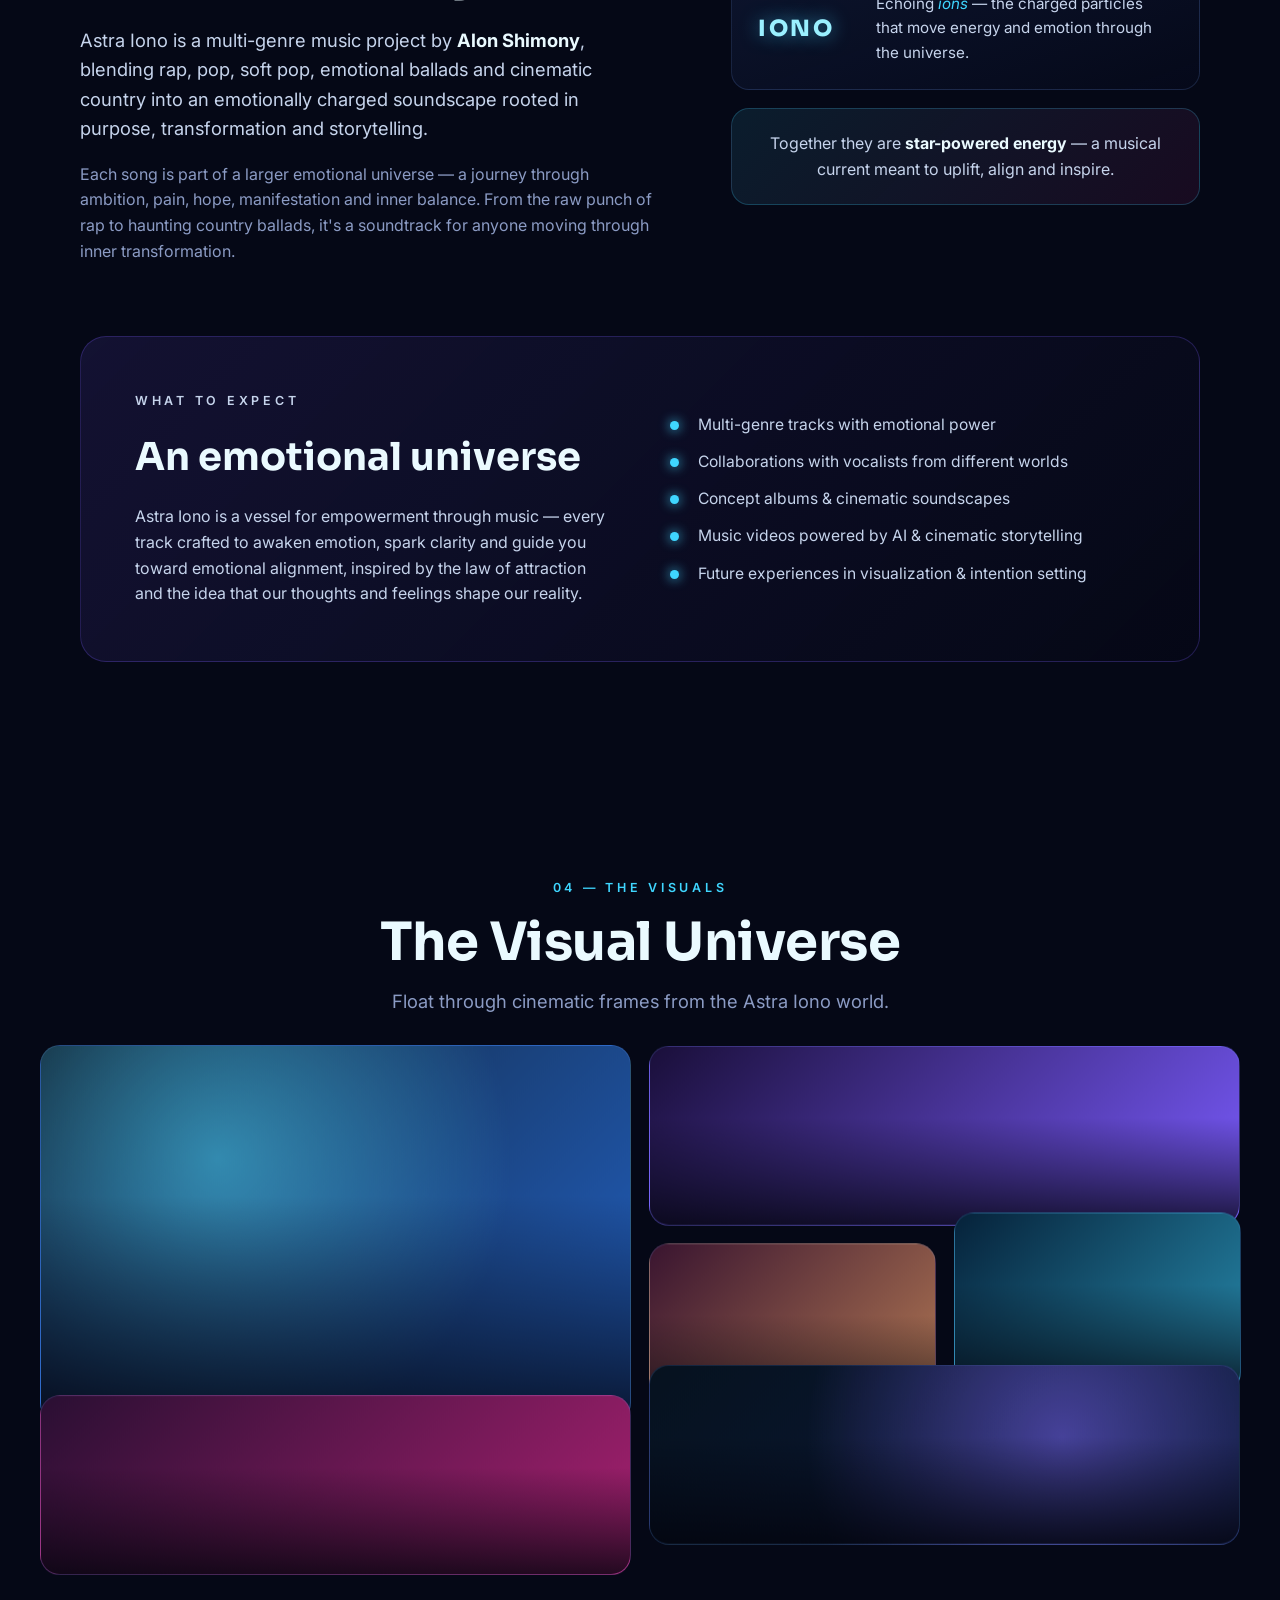
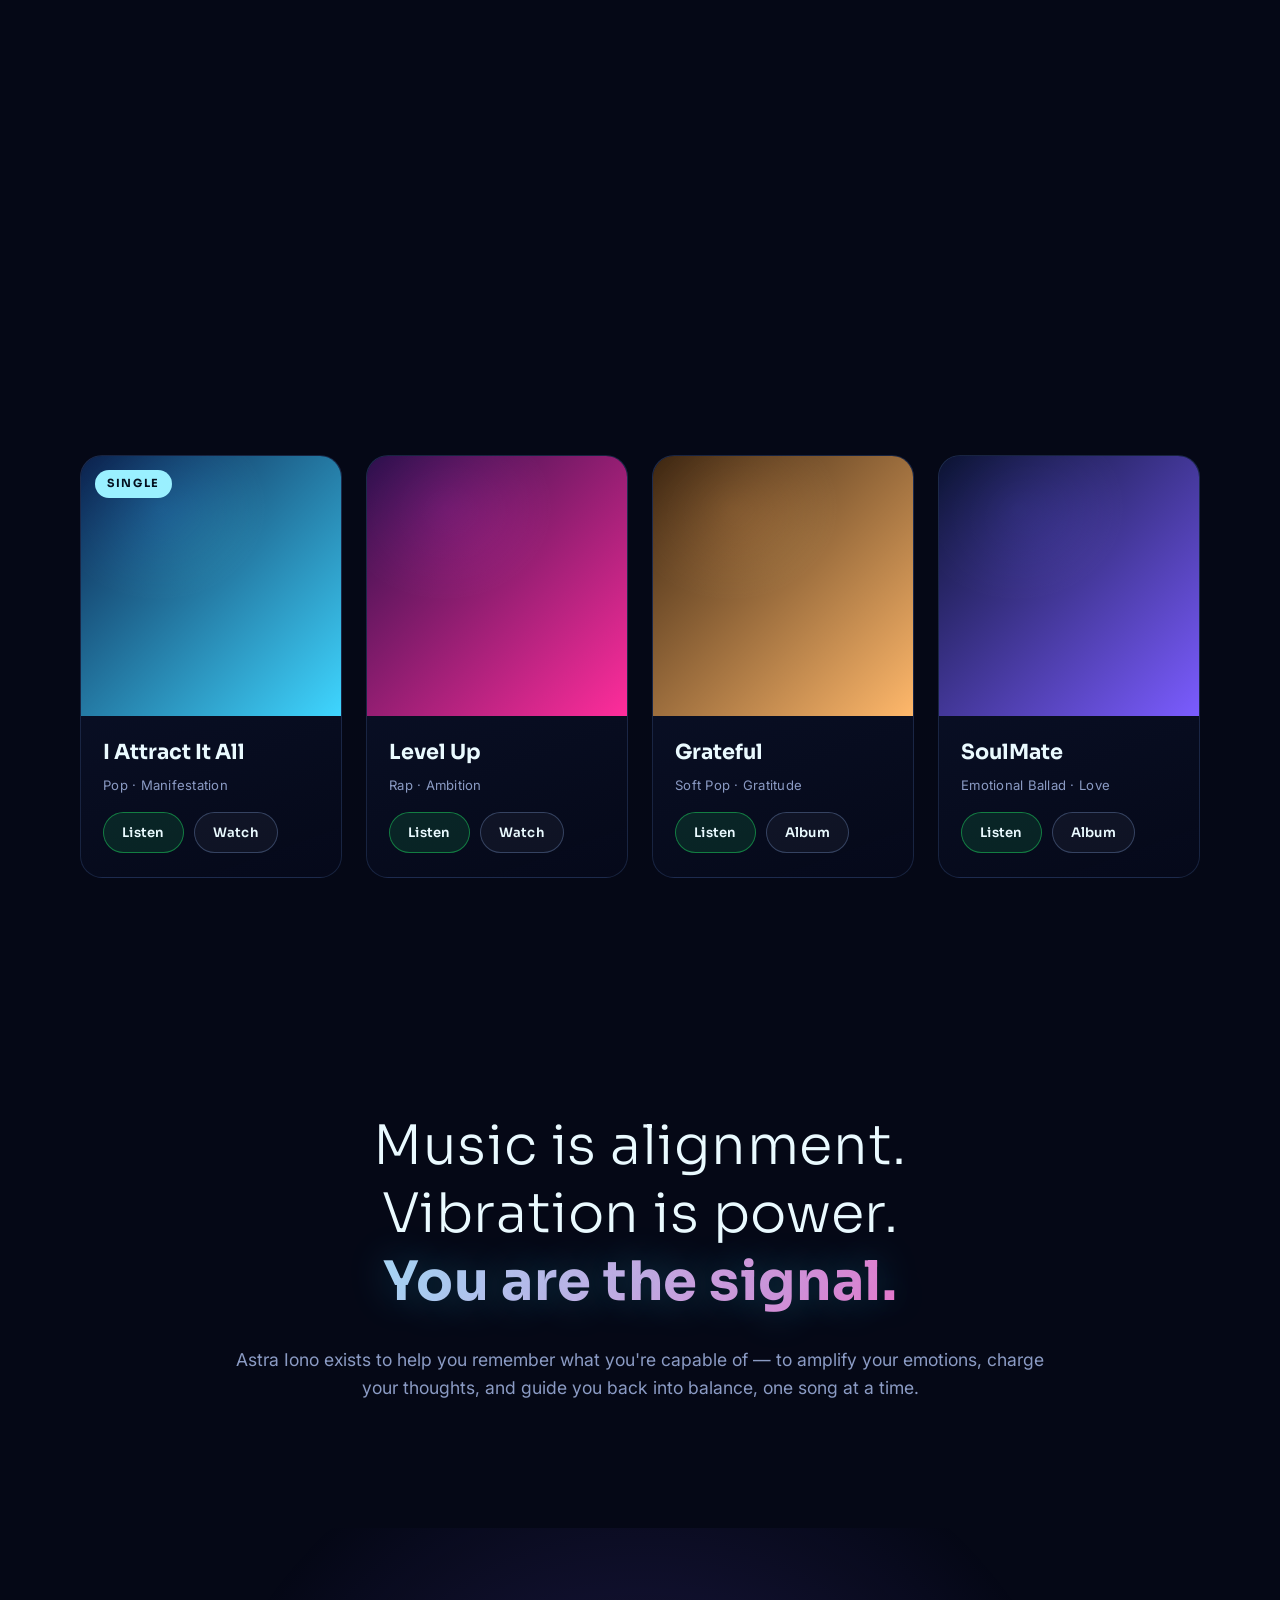
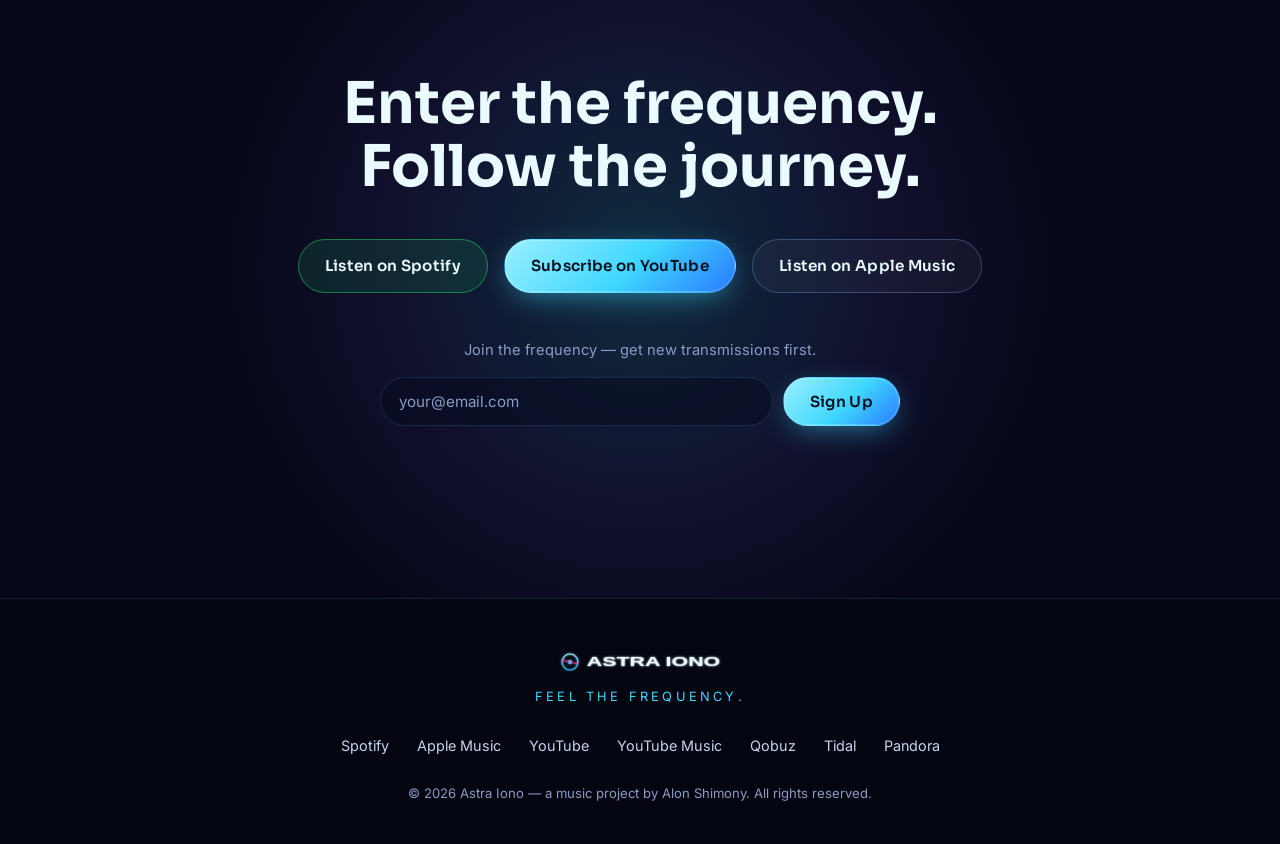
==== commit 78e154ba: "Wire real streaming/platform links found via web research Confirmed and added the artist's real prof" ====
--- a/index.html
+++ b/index.html
@@ -67,7 +67,7 @@
           <span>Music.</span><span>Energy.</span><span>Emotion.</span><span>Frequency.</span>
         </p>
         <div class="hero__cta reveal" data-reveal>
-          <a class="btn btn--primary" href="https://youtube.com" target="_blank" rel="noopener" data-link="youtube">
+          <a class="btn btn--primary" href="https://www.youtube.com/@AstraIono" target="_blank" rel="noopener" data-link="youtube">
             <svg viewBox="0 0 24 24" aria-hidden="true"><path d="M23 12s0-3.8-.5-5.6a2.9 2.9 0 0 0-2-2C18.7 4 12 4 12 4s-6.7 0-8.5.5a2.9 2.9 0 0 0-2 2C1 8.2 1 12 1 12s0 3.8.5 5.6a2.9 2.9 0 0 0 2 2C5.3 20 12 20 12 20s6.7 0 8.5-.5a2.9 2.9 0 0 0 2-2C23 15.8 23 12 23 12zM9.8 15.5v-7l6 3.5-6 3.5z"/></svg>
             Watch on YouTube
           </a>
@@ -281,22 +281,22 @@
       </figure>
 
       <div class="video-grid">
-        <a class="video-tile reveal" data-reveal data-yt="" href="https://youtube.com" target="_blank" rel="noopener" data-link="youtube">
+        <a class="video-tile reveal" data-reveal data-yt="" href="https://www.youtube.com/@AstraIono" target="_blank" rel="noopener" data-link="youtube">
           <span class="video-tile__play"><svg viewBox="0 0 24 24" aria-hidden="true"><path d="M8 5v14l11-7z"/></svg></span>
           <span class="video-tile__title">I Attract It All — Visualizer</span>
         </a>
-        <a class="video-tile reveal" data-reveal data-yt="" href="https://youtube.com" target="_blank" rel="noopener" data-link="youtube">
+        <a class="video-tile reveal" data-reveal data-yt="" href="https://www.youtube.com/@AstraIono" target="_blank" rel="noopener" data-link="youtube">
           <span class="video-tile__play"><svg viewBox="0 0 24 24" aria-hidden="true"><path d="M8 5v14l11-7z"/></svg></span>
           <span class="video-tile__title">Level Up — Visualizer</span>
         </a>
-        <a class="video-tile reveal" data-reveal data-yt="" href="https://youtube.com" target="_blank" rel="noopener" data-link="youtube">
+        <a class="video-tile reveal" data-reveal data-yt="" href="https://www.youtube.com/@AstraIono" target="_blank" rel="noopener" data-link="youtube">
           <span class="video-tile__play"><svg viewBox="0 0 24 24" aria-hidden="true"><path d="M8 5v14l11-7z"/></svg></span>
           <span class="video-tile__title">Glow Mode — Visualizer</span>
         </a>
       </div>
 
       <div class="section__action reveal" data-reveal>
-        <a class="btn btn--primary" href="https://youtube.com" target="_blank" rel="noopener" data-link="youtube">Watch on YouTube</a>
+        <a class="btn btn--primary" href="https://www.youtube.com/@AstraIono" target="_blank" rel="noopener" data-link="youtube">Watch on YouTube</a>
       </div>
     </section>
 
@@ -388,7 +388,7 @@
             <p class="release__mood">Pop · Manifestation</p>
             <div class="release__actions">
               <a class="btn btn--sm btn--spotify" href="https://open.spotify.com/track/57YrU3mrfzSyy4Znxoph5i" target="_blank" rel="noopener" data-link="spotify">Listen</a>
-              <a class="btn btn--sm btn--ghost" href="https://youtube.com" target="_blank" rel="noopener" data-link="youtube">Watch</a>
+              <a class="btn btn--sm btn--ghost" href="https://www.youtube.com/@AstraIono" target="_blank" rel="noopener" data-link="youtube">Watch</a>
             </div>
           </div>
         </article>
@@ -400,7 +400,7 @@
             <p class="release__mood">Rap · Ambition</p>
             <div class="release__actions">
               <a class="btn btn--sm btn--spotify" href="https://open.spotify.com/track/1bgZVeOKwY1Y6z85VAx0i2" target="_blank" rel="noopener" data-link="spotify">Listen</a>
-              <a class="btn btn--sm btn--ghost" href="https://youtube.com" target="_blank" rel="noopener" data-link="youtube">Watch</a>
+              <a class="btn btn--sm btn--ghost" href="https://www.youtube.com/@AstraIono" target="_blank" rel="noopener" data-link="youtube">Watch</a>
             </div>
           </div>
         </article>
@@ -451,8 +451,8 @@
         <h2>Enter the frequency.<br/>Follow the journey.</h2>
         <div class="connect__cta">
           <a class="btn btn--spotify" href="https://open.spotify.com/album/6OkM4ifRfdqEJf3EVmogzr" target="_blank" rel="noopener" data-link="spotify">Listen on Spotify</a>
-          <a class="btn btn--primary" href="https://youtube.com" target="_blank" rel="noopener" data-link="youtube">Subscribe on YouTube</a>
-          <a class="btn btn--ghost" href="https://instagram.com" target="_blank" rel="noopener" data-link="instagram">Follow Astra Iono</a>
+          <a class="btn btn--primary" href="https://www.youtube.com/@AstraIono" target="_blank" rel="noopener" data-link="youtube">Subscribe on YouTube</a>
+          <a class="btn btn--ghost" href="https://music.apple.com/us/artist/astra-iono-project/1832484773" target="_blank" rel="noopener" data-link="apple">Listen on Apple Music</a>
         </div>
 
         <!-- Newsletter / fan signup (front-end stub — wire to a provider later) -->
@@ -473,12 +473,14 @@
       <img src="assets/logo-mark.svg" alt="Astra Iono" />
       <p>Feel the Frequency.</p>
     </div>
-    <nav class="footer__social" aria-label="Social links">
+    <nav class="footer__social" aria-label="Listen and follow">
       <a href="https://open.spotify.com/album/6OkM4ifRfdqEJf3EVmogzr" target="_blank" rel="noopener" data-link="spotify" aria-label="Spotify">Spotify</a>
-      <a href="https://youtube.com" target="_blank" rel="noopener" data-link="youtube" aria-label="YouTube">YouTube</a>
-      <a href="https://instagram.com" target="_blank" rel="noopener" data-link="instagram" aria-label="Instagram">Instagram</a>
-      <a href="https://music.apple.com" target="_blank" rel="noopener" data-link="apple" aria-label="Apple Music">Apple Music</a>
-      <a href="https://tiktok.com" target="_blank" rel="noopener" data-link="tiktok" aria-label="TikTok">TikTok</a>
+      <a href="https://music.apple.com/us/artist/astra-iono-project/1832484773" target="_blank" rel="noopener" data-link="apple" aria-label="Apple Music">Apple Music</a>
+      <a href="https://www.youtube.com/@AstraIono" target="_blank" rel="noopener" data-link="youtube" aria-label="YouTube">YouTube</a>
+      <a href="https://music.youtube.com/channel/UC3JItqV908gg411ZiYq4Lzg" target="_blank" rel="noopener" data-link="youtube-music" aria-label="YouTube Music">YouTube Music</a>
+      <a href="https://www.qobuz.com/us-en/album/astra-iono-project-astra-iono-project/dyknffum5h9kc" target="_blank" rel="noopener" data-link="qobuz" aria-label="Qobuz">Qobuz</a>
+      <a href="https://listen.tidal.com/album/456420034" target="_blank" rel="noopener" data-link="tidal" aria-label="Tidal">Tidal</a>
+      <a href="https://www.pandora.com/AL:52650060" target="_blank" rel="noopener" data-link="pandora" aria-label="Pandora">Pandora</a>
     </nav>
     <p class="footer__copy">© <span id="year"></span> Astra Iono — a music project by Alon Shimony. All rights reserved.</p>
   </footer>
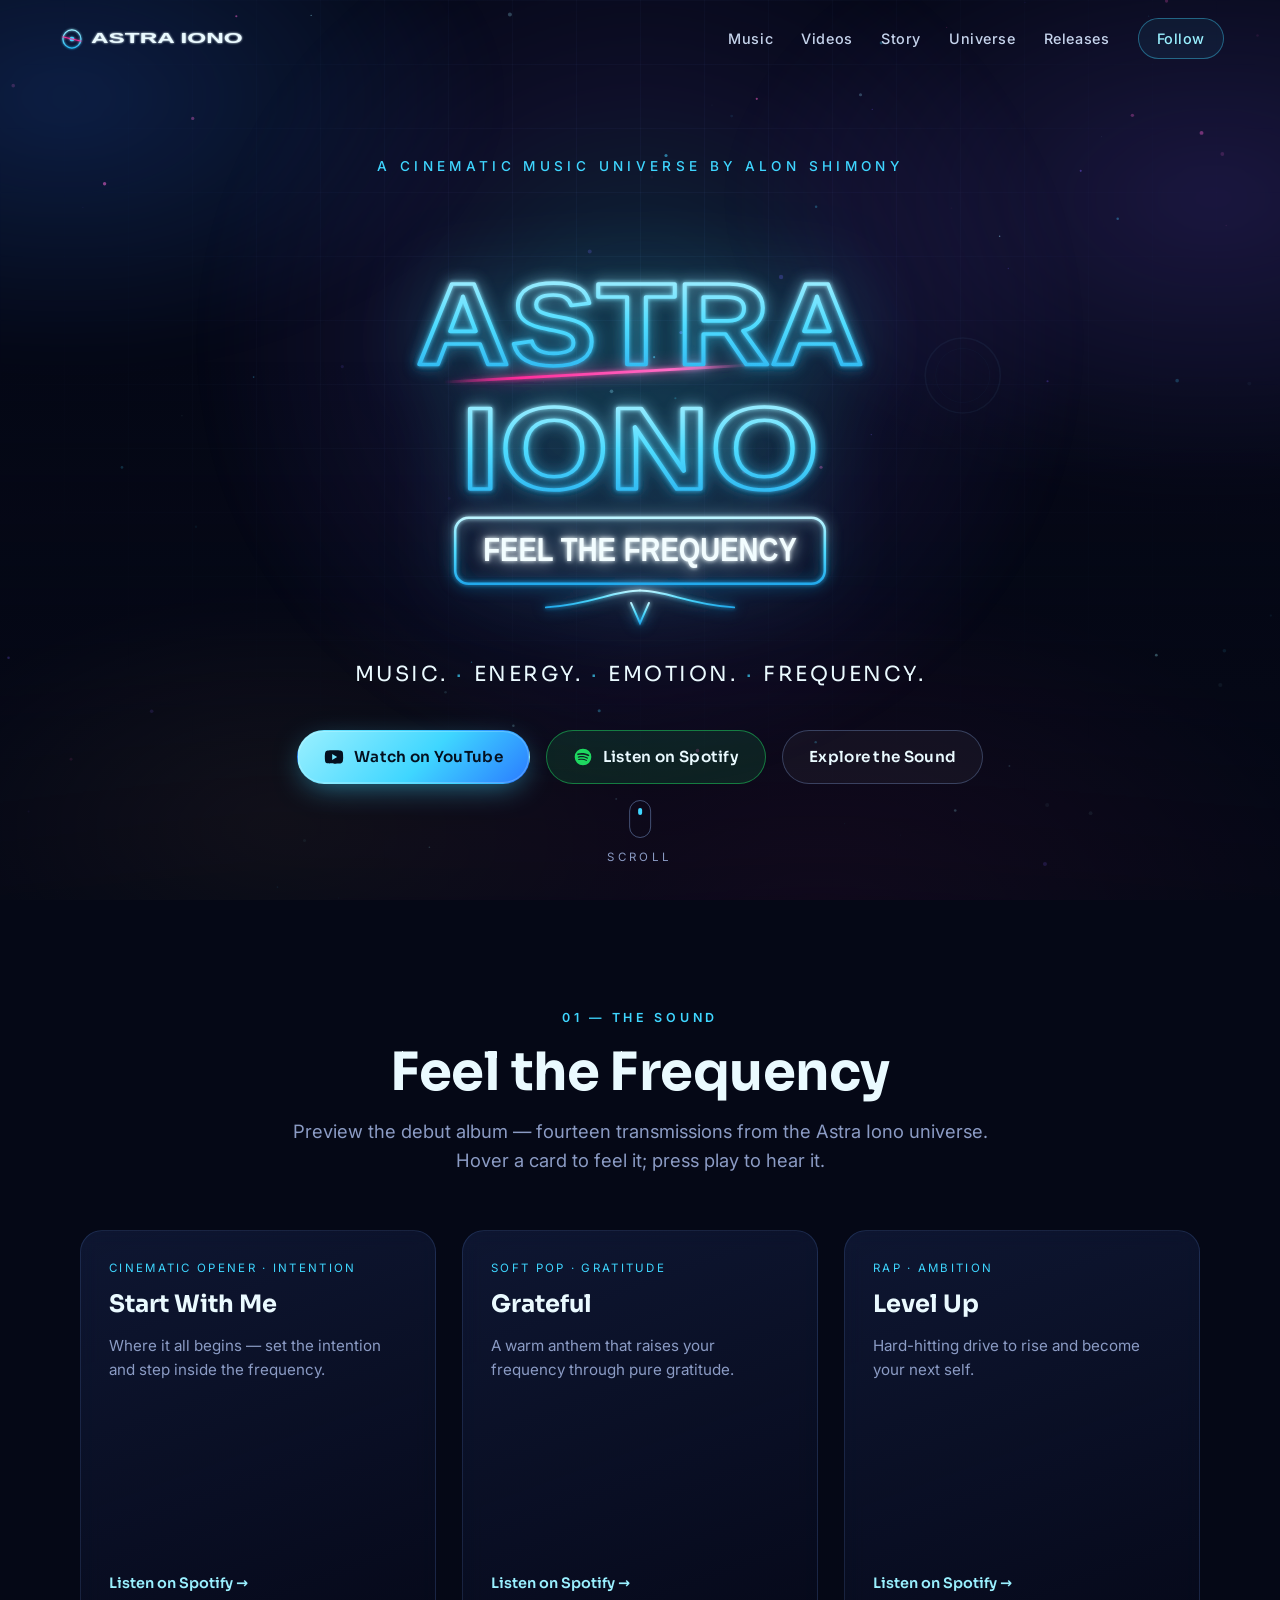
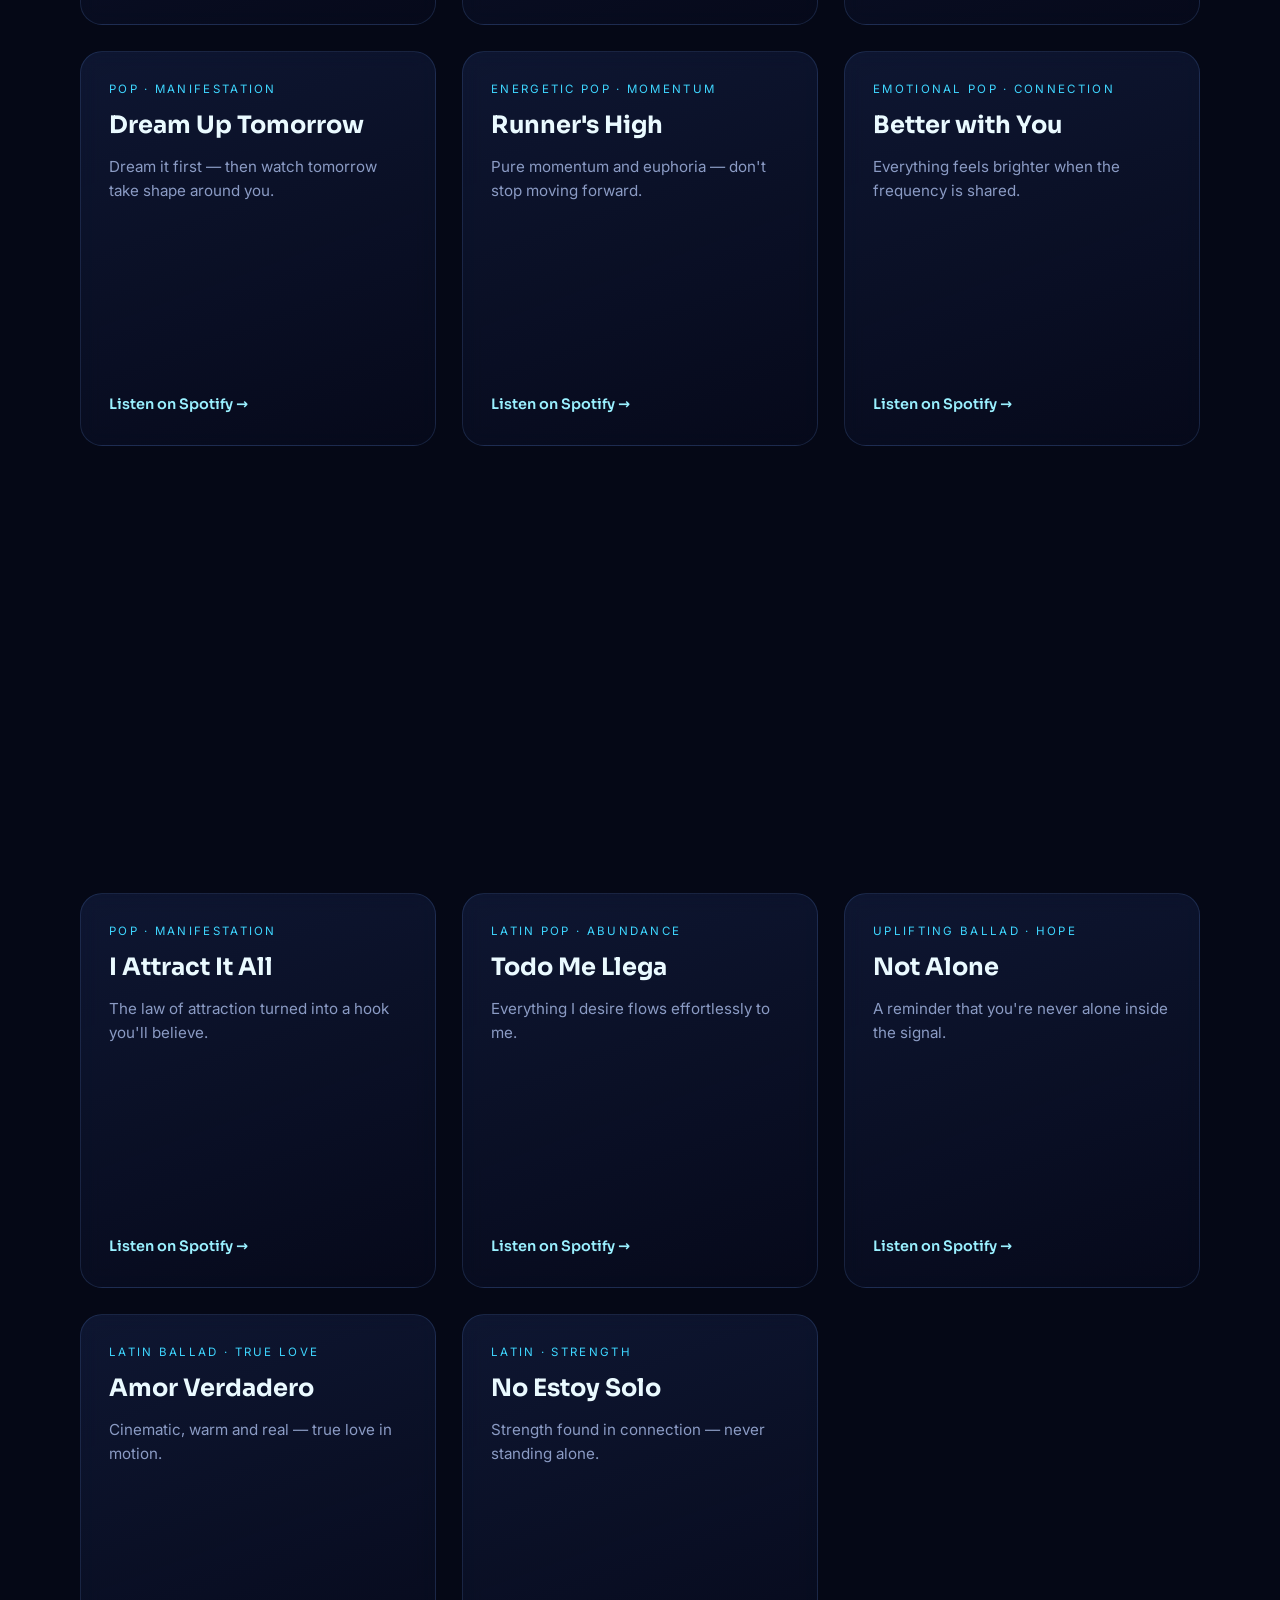
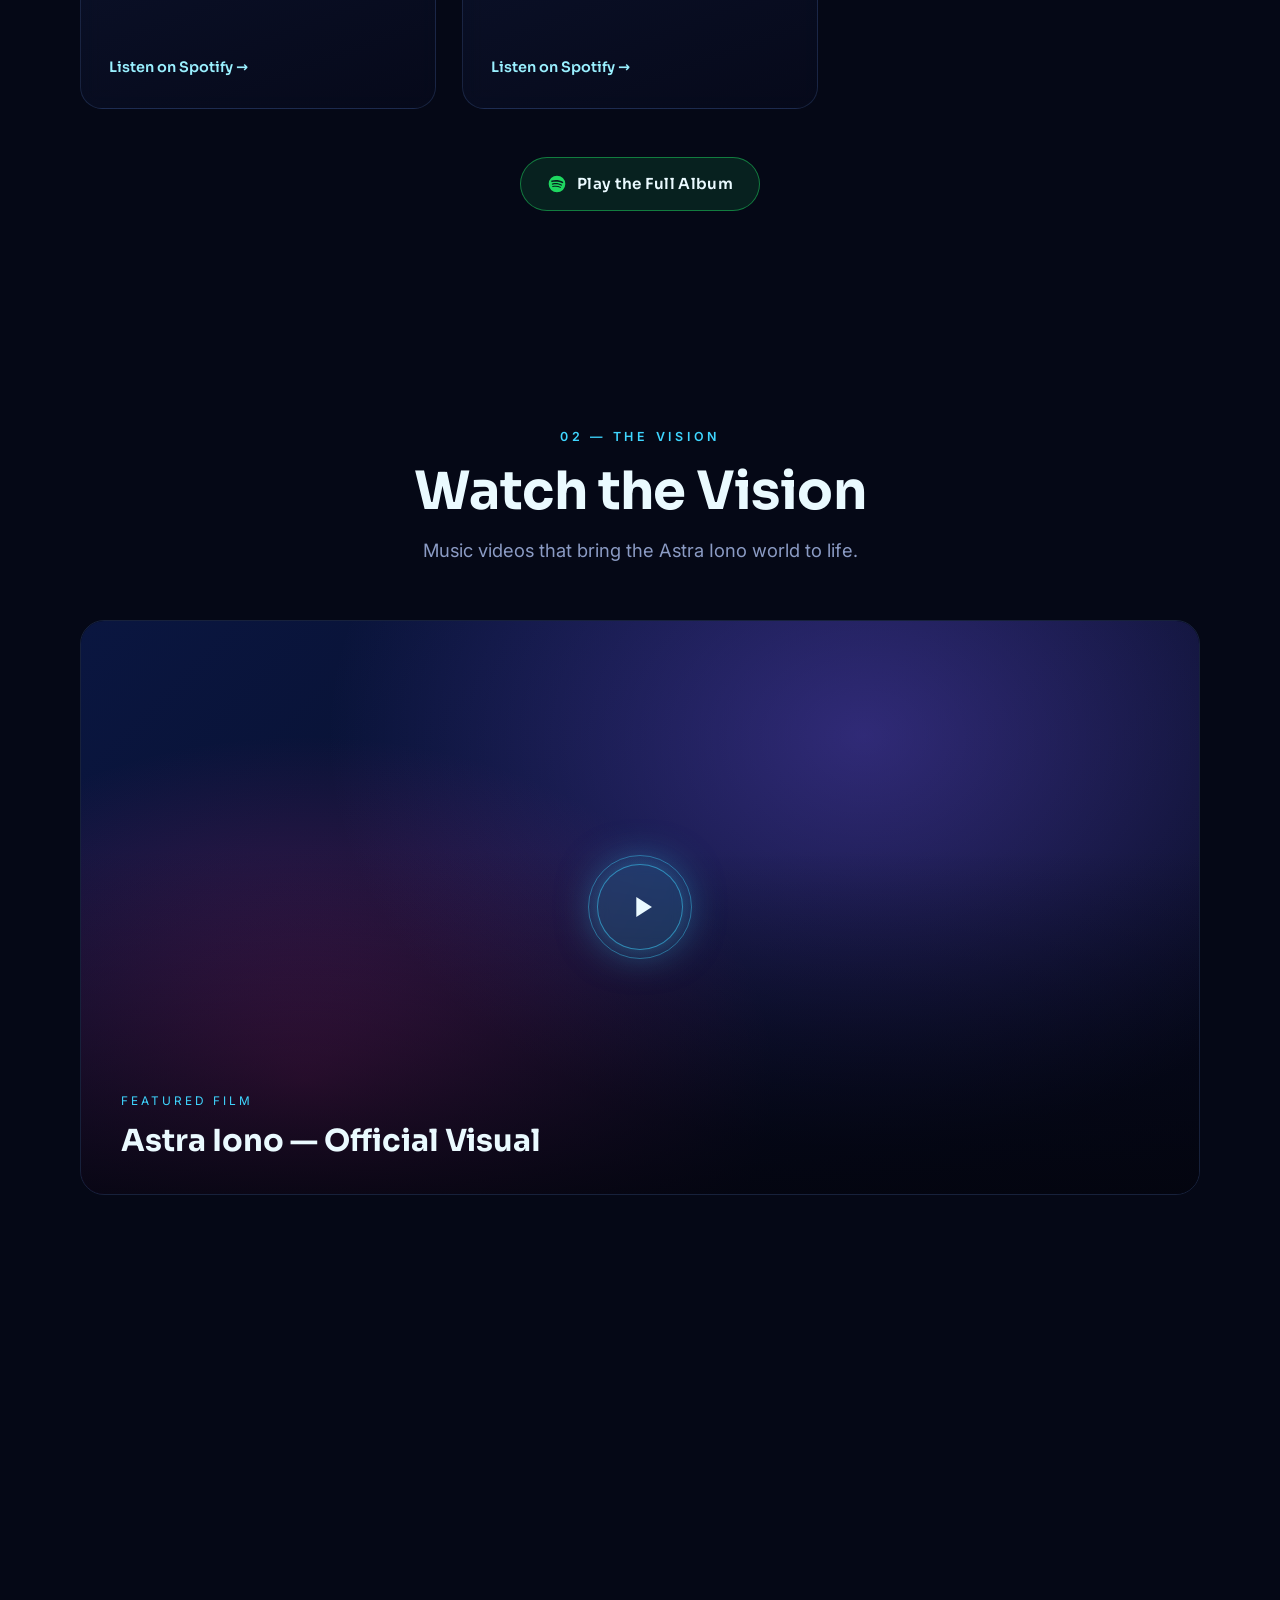
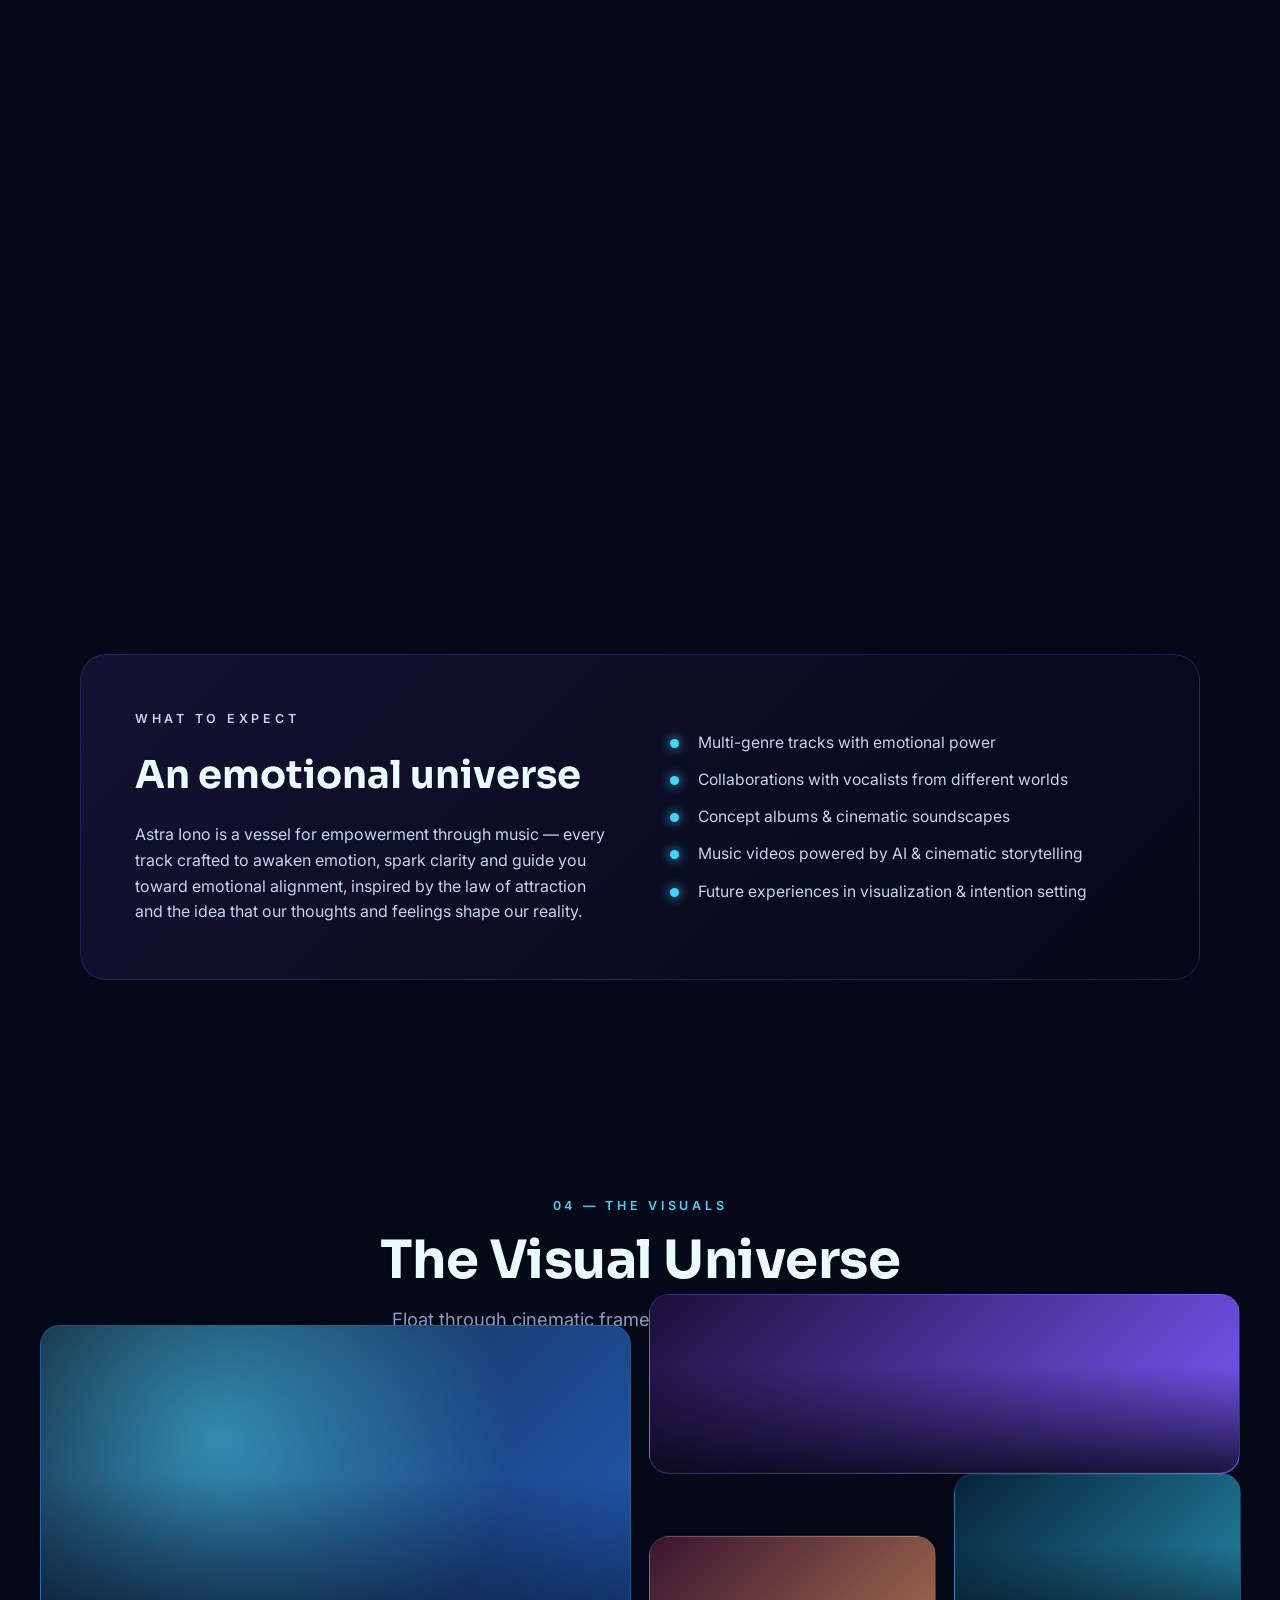
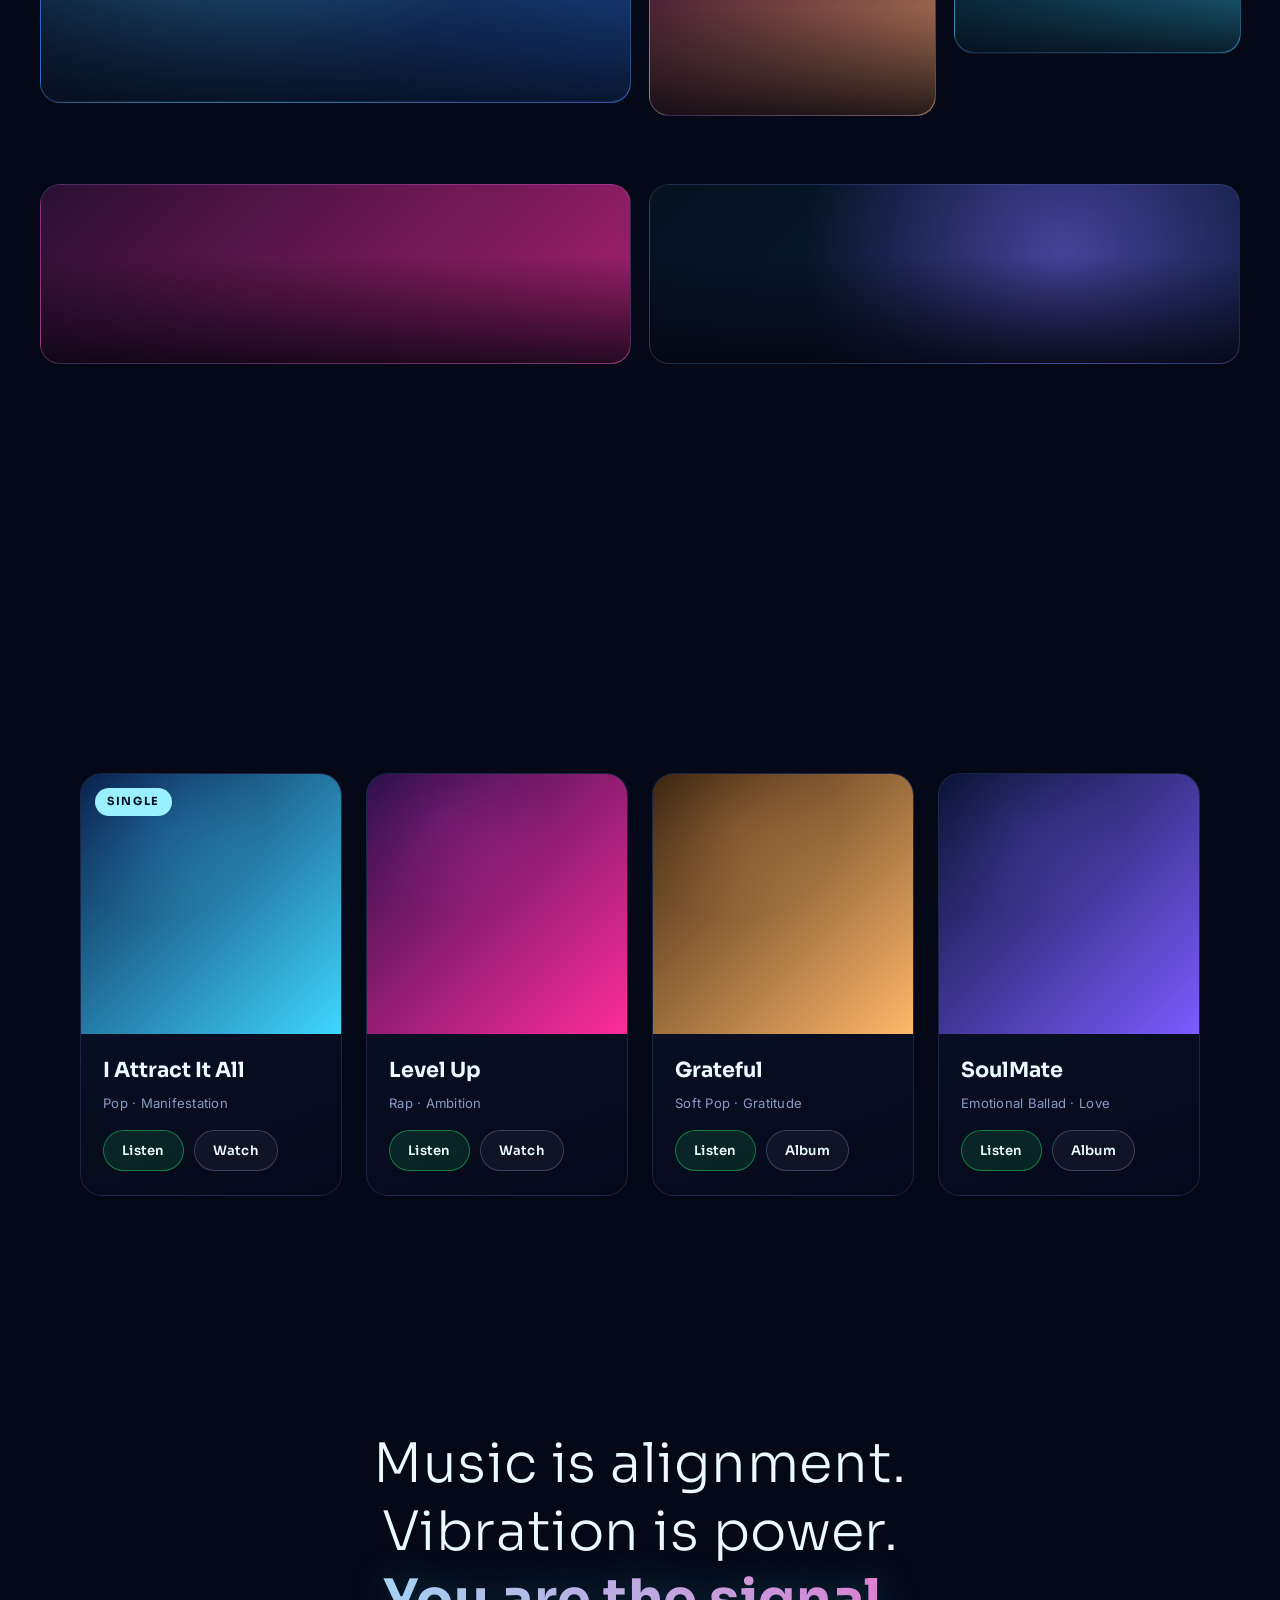
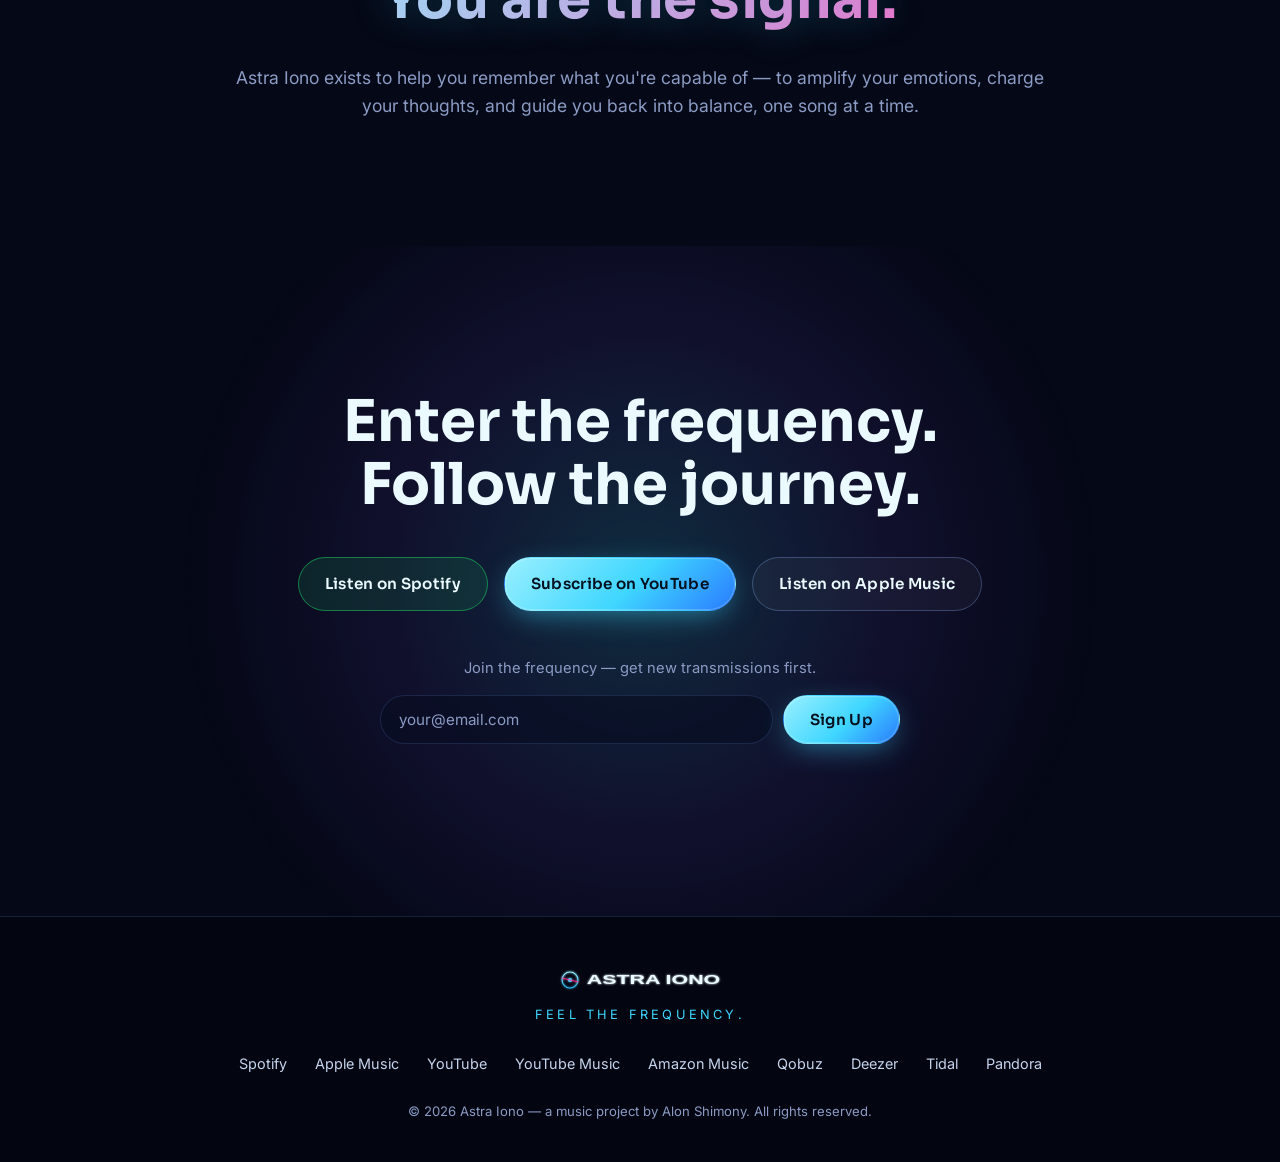
==== commit e8d18a1f: "Add second music video + Amazon Music and Deezer links - Add YouTube video 8vvbME_hVO4 as the first " ====
--- a/index.html
+++ b/index.html
@@ -281,9 +281,9 @@
       </figure>
 
       <div class="video-grid">
-        <a class="video-tile reveal" data-reveal data-yt="" href="https://www.youtube.com/@AstraIono" target="_blank" rel="noopener" data-link="youtube">
+        <a class="video-tile reveal" data-reveal data-yt="8vvbME_hVO4" href="https://youtu.be/8vvbME_hVO4" target="_blank" rel="noopener" data-link="youtube">
           <span class="video-tile__play"><svg viewBox="0 0 24 24" aria-hidden="true"><path d="M8 5v14l11-7z"/></svg></span>
-          <span class="video-tile__title">I Attract It All — Visualizer</span>
+          <span class="video-tile__title">Astra Iono — Music Video</span>
         </a>
         <a class="video-tile reveal" data-reveal data-yt="" href="https://www.youtube.com/@AstraIono" target="_blank" rel="noopener" data-link="youtube">
           <span class="video-tile__play"><svg viewBox="0 0 24 24" aria-hidden="true"><path d="M8 5v14l11-7z"/></svg></span>
@@ -478,7 +478,9 @@
       <a href="https://music.apple.com/us/artist/astra-iono-project/1832484773" target="_blank" rel="noopener" data-link="apple" aria-label="Apple Music">Apple Music</a>
       <a href="https://www.youtube.com/@AstraIono" target="_blank" rel="noopener" data-link="youtube" aria-label="YouTube">YouTube</a>
       <a href="https://music.youtube.com/channel/UC3JItqV908gg411ZiYq4Lzg" target="_blank" rel="noopener" data-link="youtube-music" aria-label="YouTube Music">YouTube Music</a>
+      <a href="https://music.amazon.co.uk/albums/B0FNRH1QQK" target="_blank" rel="noopener" data-link="amazon" aria-label="Amazon Music">Amazon Music</a>
       <a href="https://www.qobuz.com/us-en/album/astra-iono-project-astra-iono-project/dyknffum5h9kc" target="_blank" rel="noopener" data-link="qobuz" aria-label="Qobuz">Qobuz</a>
+      <a href="https://www.deezer.com/us/album/803106581" target="_blank" rel="noopener" data-link="deezer" aria-label="Deezer">Deezer</a>
       <a href="https://listen.tidal.com/album/456420034" target="_blank" rel="noopener" data-link="tidal" aria-label="Tidal">Tidal</a>
       <a href="https://www.pandora.com/AL:52650060" target="_blank" rel="noopener" data-link="pandora" aria-label="Pandora">Pandora</a>
     </nav>
--- a/css/styles.css
+++ b/css/styles.css
@@ -362,6 +362,10 @@
 }
 .video-tile__play svg { width: 18px; height: 18px; fill: var(--white); margin-left: 2px; }
 .video-tile__title { position: relative; z-index: 2; font-family: var(--font-head); font-weight: 600; color: var(--white); font-size: 1.05rem; }
+.video-tile iframe { position: absolute; inset: 0; width: 100%; height: 100%; border: 0; z-index: 5; border-radius: inherit; }
+.video-tile.is-playing { transform: none; }
+.video-tile.is-playing::before { opacity: 0; }
+.video-tile.is-playing .video-tile__play, .video-tile.is-playing .video-tile__title { display: none; }
 
 /* ---------- Story ---------- */
 .story__grid { display: grid; grid-template-columns: 1.1fr 0.9fr; gap: clamp(36px, 6vw, 80px); align-items: start; }
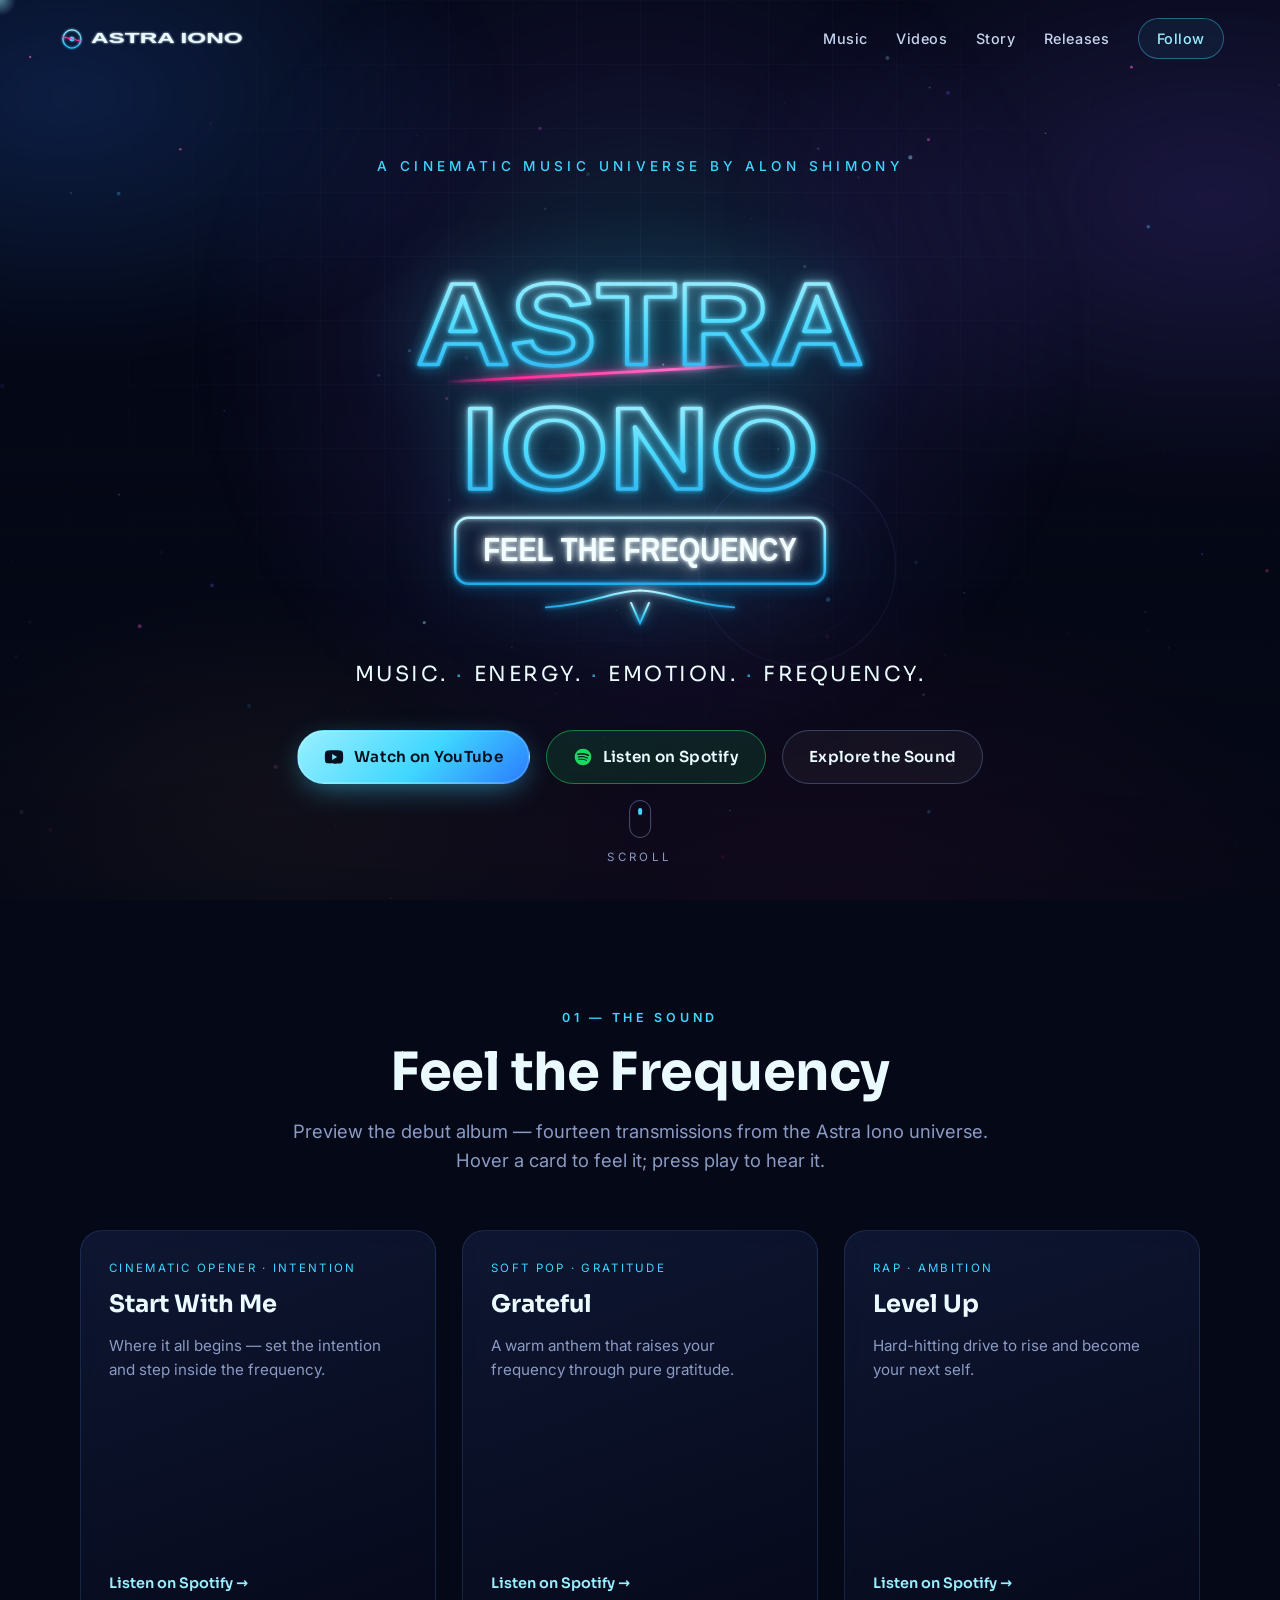
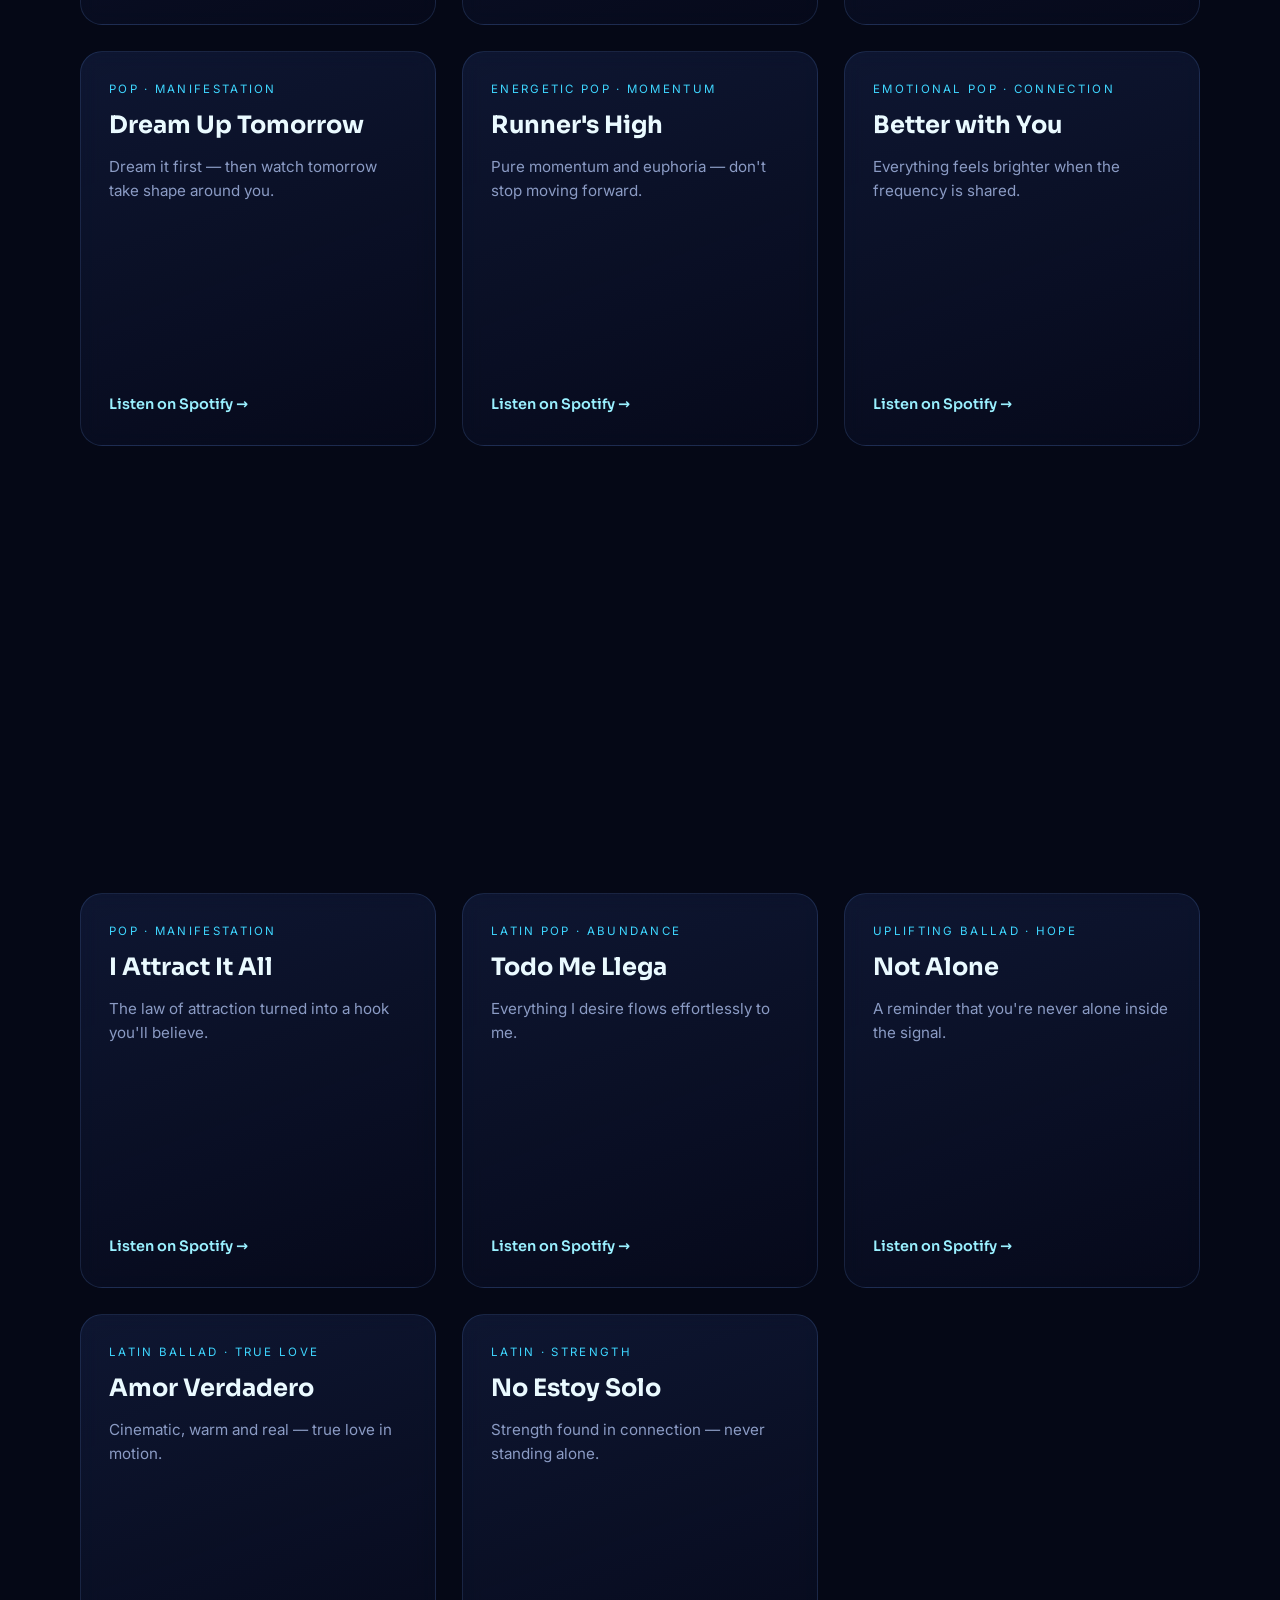
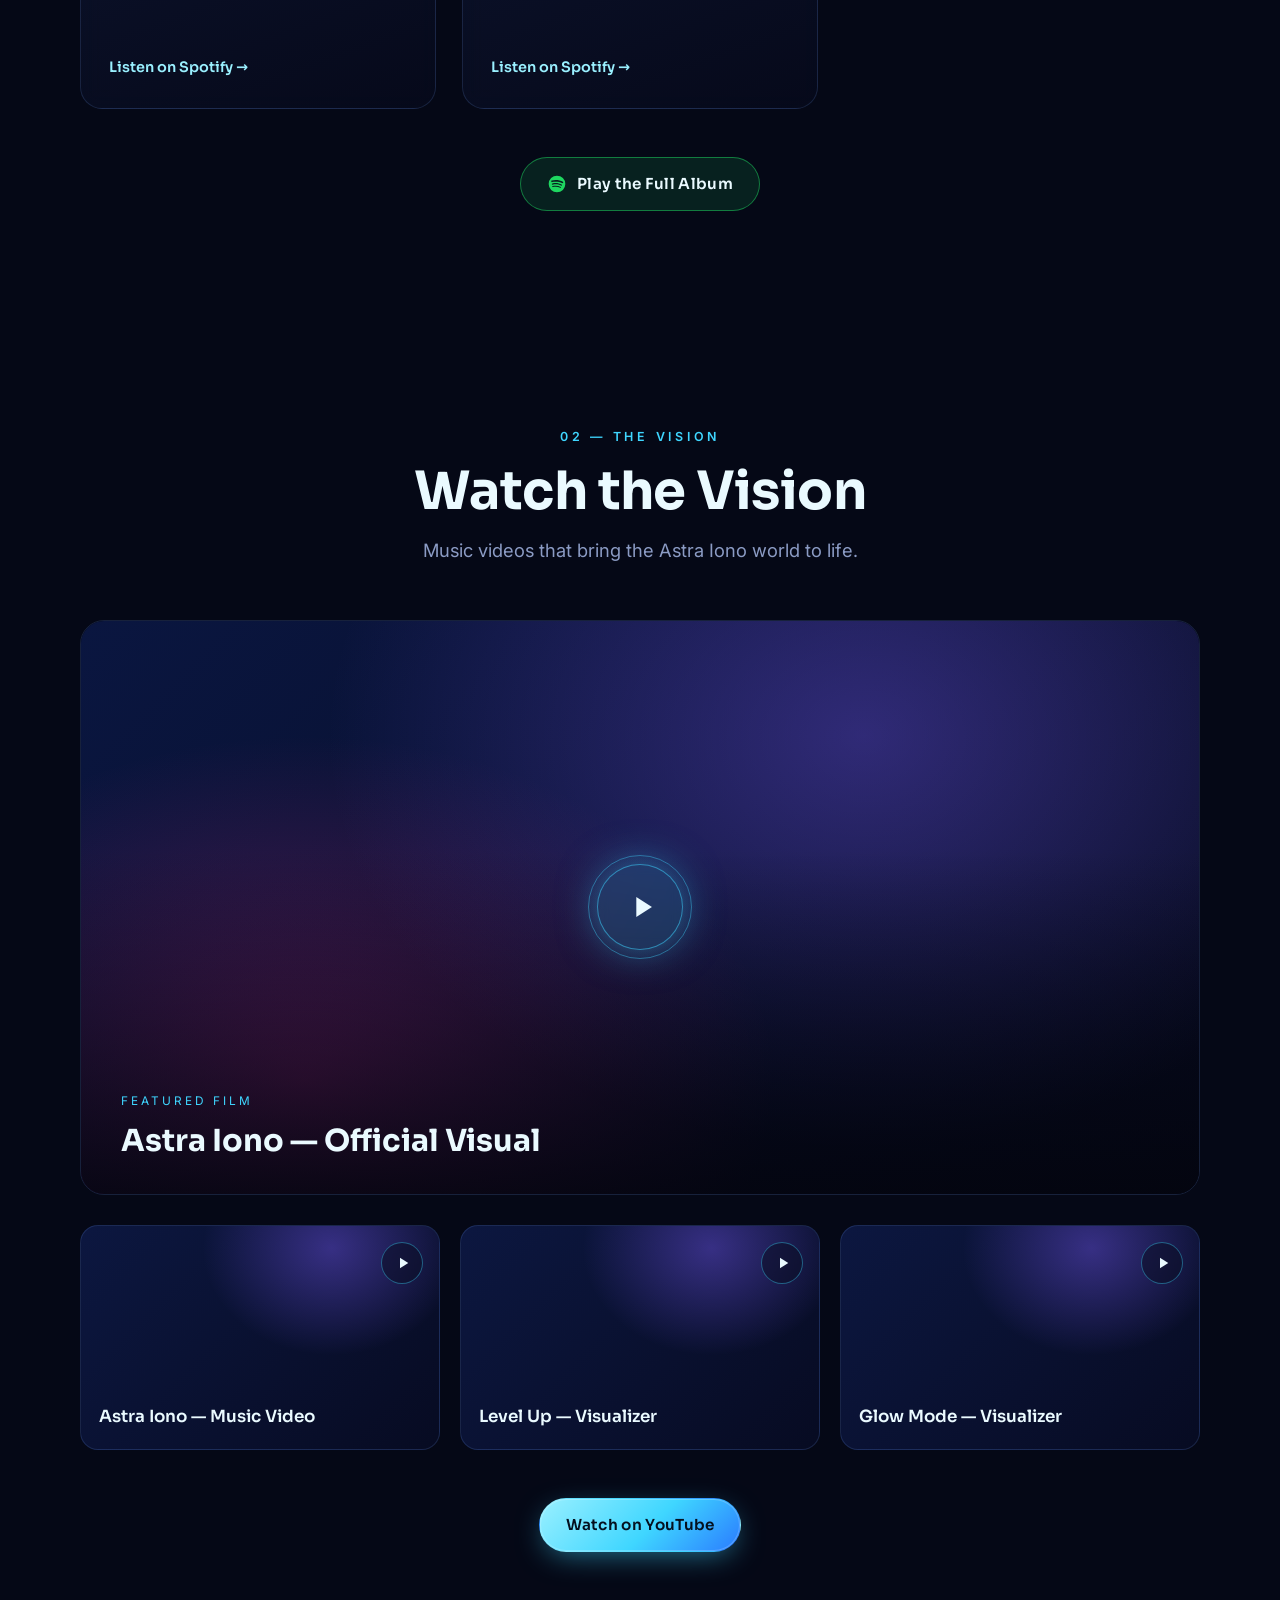
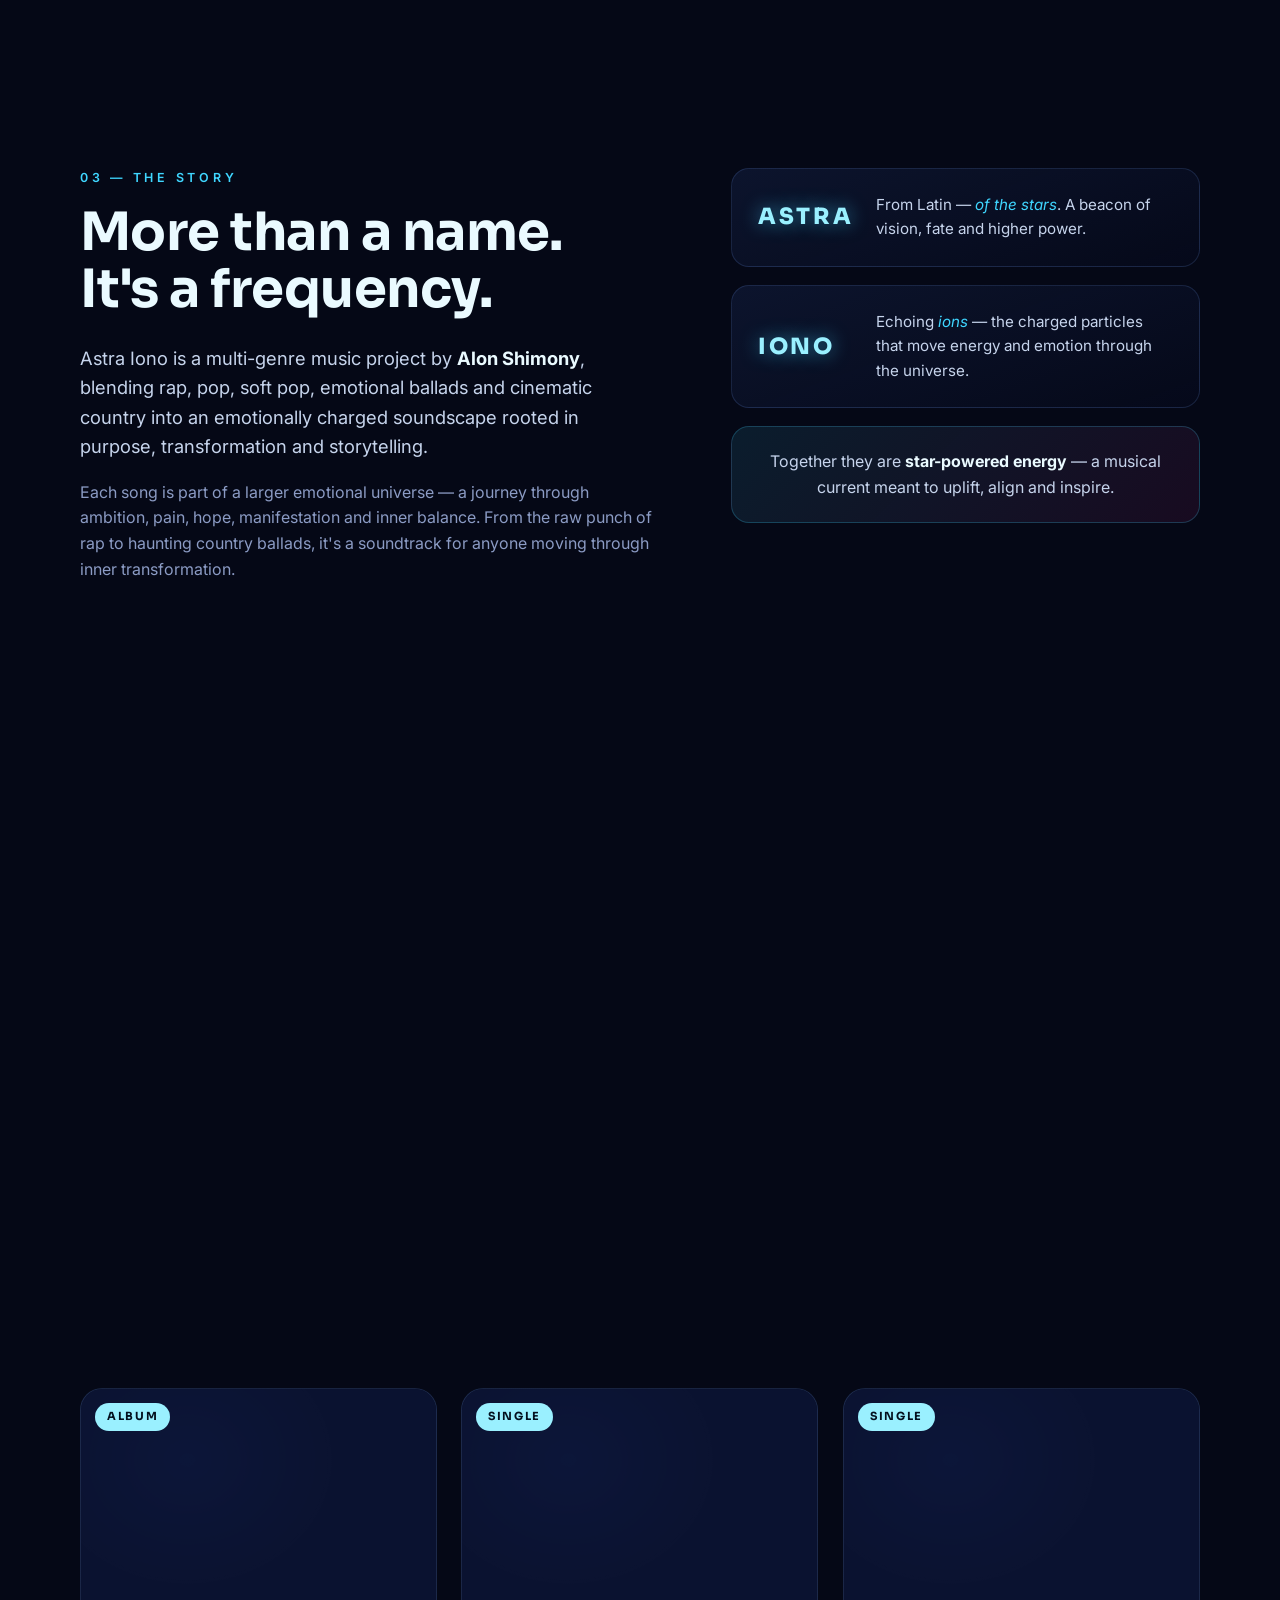
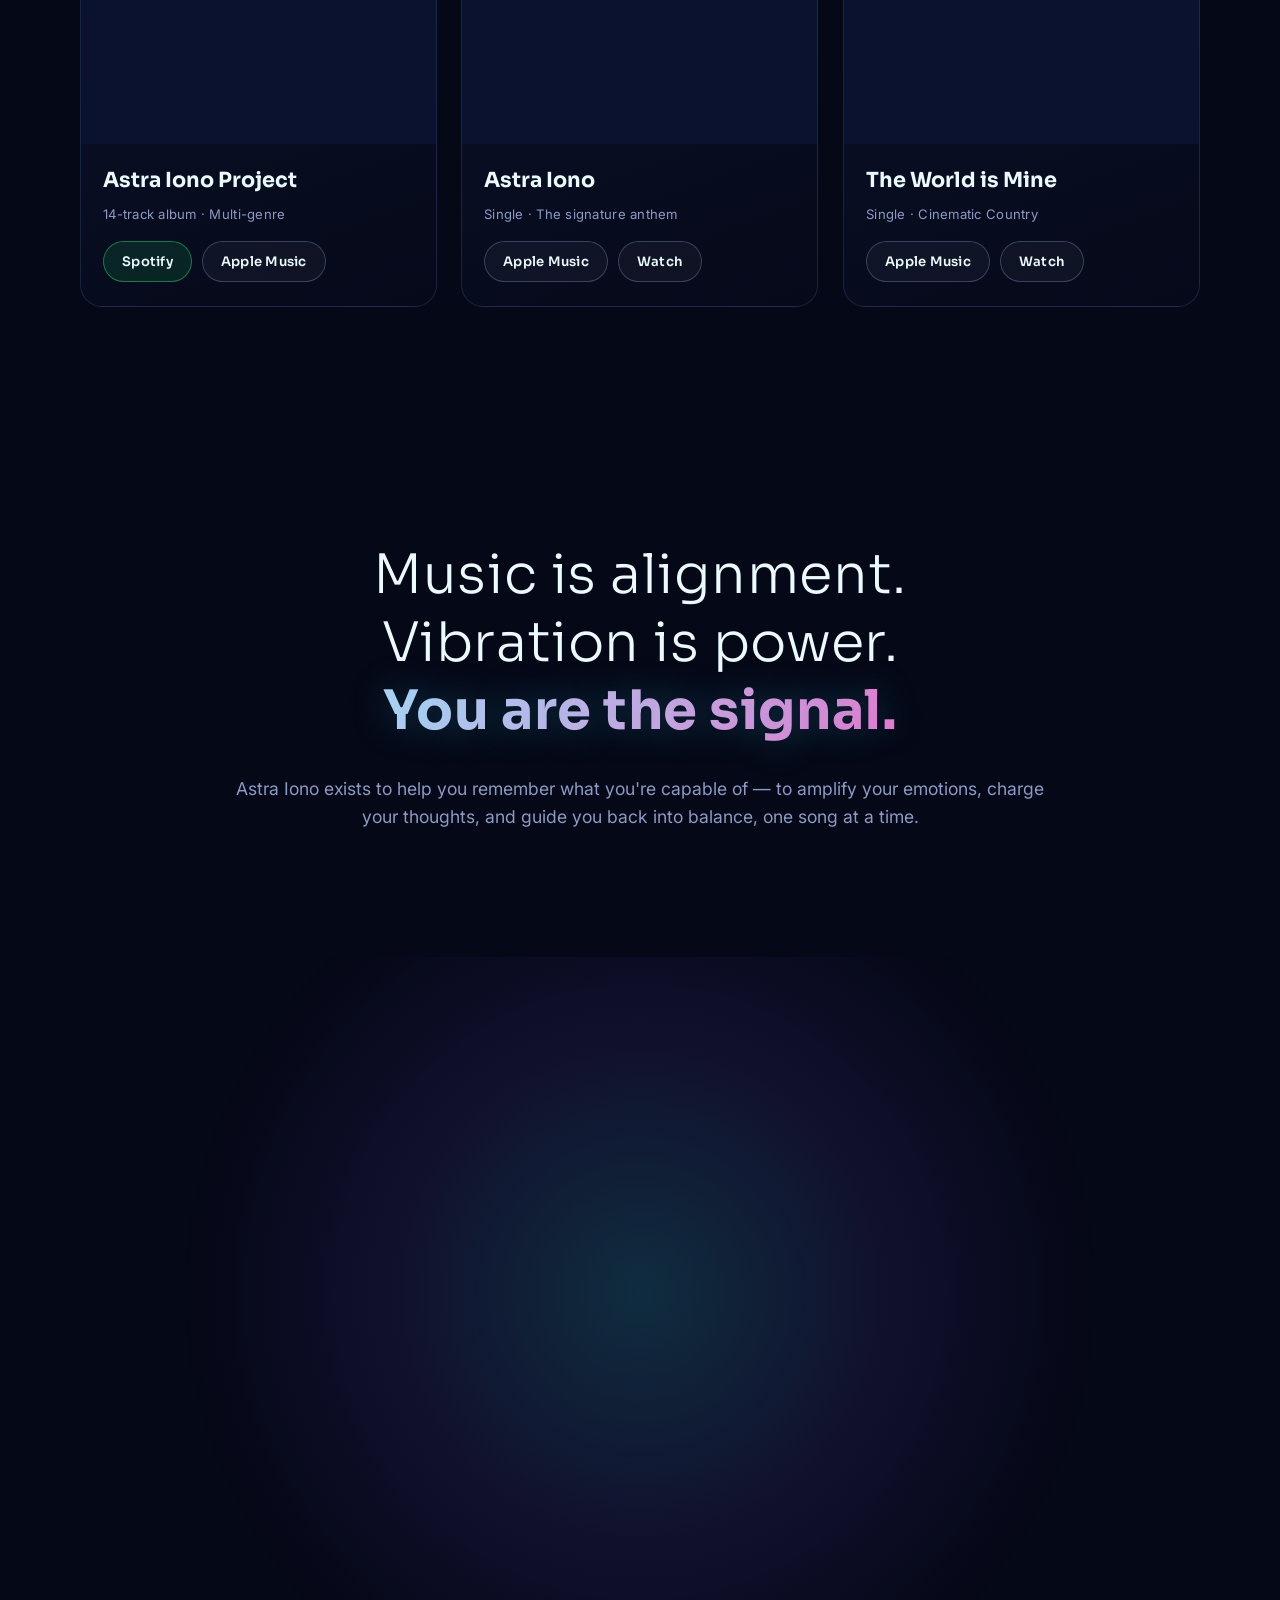
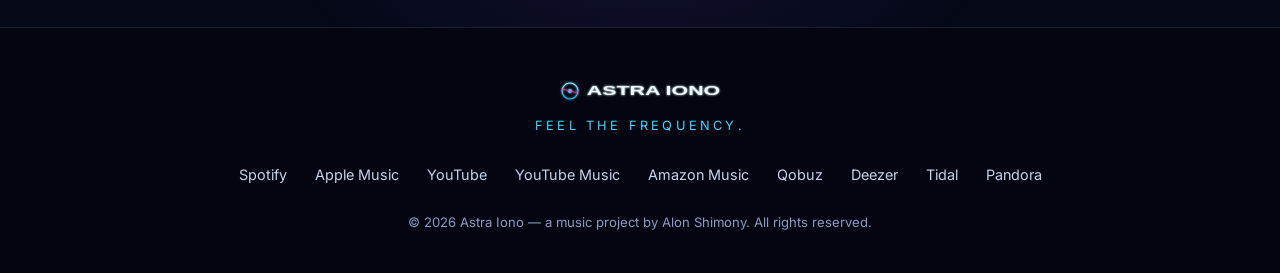
==== commit e2938484: "Fix video embeds, real cover art in releases, remove Visual Universe - Featured + tile videos: use s" ====
--- a/index.html
+++ b/index.html
@@ -45,7 +45,6 @@
       <a href="#frequency">Music</a>
       <a href="#vision">Videos</a>
       <a href="#story">Story</a>
-      <a href="#universe">Universe</a>
       <a href="#releases">Releases</a>
       <a class="nav__cta" href="#connect">Follow</a>
     </nav>
@@ -266,9 +265,8 @@
         <p class="section__sub">Music videos that bring the Astra Iono world to life.</p>
       </div>
 
-      <!-- Featured video. Replace data-yt with a YouTube video ID to embed it;
-           optional data-list plays a full playlist. -->
-      <figure class="feature-video reveal" data-reveal data-yt="FbcXqIbrzro" data-list="PLuL1Qk6fXYRHf6hUBB4zpSv0YhvaN4TXd">
+      <!-- Featured video. Set data-yt to a YouTube video ID to embed it. -->
+      <figure class="feature-video reveal" data-reveal data-yt="FbcXqIbrzro">
         <div class="feature-video__frame" data-embed>
           <button class="feature-video__play" aria-label="Play featured video">
             <svg viewBox="0 0 24 24" aria-hidden="true"><path d="M8 5v14l11-7z"/></svg>
@@ -354,77 +352,53 @@
       </div>
     </section>
 
-    <!-- 5. THE VISUAL UNIVERSE (parallax gallery) -->
-    <section class="section universe" id="universe">
-      <div class="section__head reveal" data-reveal>
-        <p class="kicker">04 — The Visuals</p>
-        <h2 class="section__title">The Visual Universe</h2>
-        <p class="section__sub">Float through cinematic frames from the Astra Iono world.</p>
-      </div>
-
-      <div class="gallery" id="gallery">
-        <figure class="gallery__item g1" data-depth="0.12"><span class="gallery__label">Floating Energy</span></figure>
-        <figure class="gallery__item g2" data-depth="0.22"><span class="gallery__label">Sound as Light</span></figure>
-        <figure class="gallery__item g3" data-depth="0.08"><span class="gallery__label">Golden Hour</span></figure>
-        <figure class="gallery__item g4" data-depth="0.18"><span class="gallery__label">The Signal</span></figure>
-        <figure class="gallery__item g5" data-depth="0.14"><span class="gallery__label">Frequency Field</span></figure>
-        <figure class="gallery__item g6" data-depth="0.20"><span class="gallery__label">Inner Balance</span></figure>
-      </div>
-    </section>
-
-    <!-- 6. FEATURED RELEASES -->
+    <!-- 5. FEATURED RELEASES -->
     <section class="section" id="releases">
       <div class="section__head reveal" data-reveal>
-        <p class="kicker">05 — The Catalog</p>
+        <p class="kicker">04 — The Catalog</p>
         <h2 class="section__title">Featured Releases</h2>
-        <p class="section__sub">Current and upcoming transmissions from the universe.</p>
+        <p class="section__sub">The debut album and the singles that opened the frequency.</p>
       </div>
 
       <div class="releases">
         <article class="release reveal" data-reveal>
-          <div class="release__art art-1"><span class="release__badge">Single</span></div>
+          <div class="release__art" style="background-image:url('https://is1-ssl.mzstatic.com/image/thumb/Music221/v4/60/ec/f4/60ecf47e-3f81-5de0-4d72-7019a2a627fc/artwork.jpg/600x600bb.jpg')">
+            <span class="release__badge">Album</span>
+          </div>
           <div class="release__info">
-            <h3>I Attract It All</h3>
-            <p class="release__mood">Pop · Manifestation</p>
+            <h3>Astra Iono Project</h3>
+            <p class="release__mood">14-track album · Multi-genre</p>
             <div class="release__actions">
-              <a class="btn btn--sm btn--spotify" href="https://open.spotify.com/track/57YrU3mrfzSyy4Znxoph5i" target="_blank" rel="noopener" data-link="spotify">Listen</a>
+              <a class="btn btn--sm btn--spotify" href="https://open.spotify.com/album/6OkM4ifRfdqEJf3EVmogzr" target="_blank" rel="noopener" data-link="spotify">Spotify</a>
+              <a class="btn btn--sm btn--ghost" href="https://music.apple.com/us/album/astra-iono-project/1835841645" target="_blank" rel="noopener" data-link="apple">Apple Music</a>
+            </div>
+          </div>
+        </article>
+
+        <article class="release reveal" data-reveal>
+          <div class="release__art" style="background-image:url('https://is1-ssl.mzstatic.com/image/thumb/Music211/v4/f3/bd/ee/f3bdee88-86e3-9ac5-4f21-7da463d44338/artwork.jpg/600x600bb.jpg')">
+            <span class="release__badge">Single</span>
+          </div>
+          <div class="release__info">
+            <h3>Astra Iono</h3>
+            <p class="release__mood">Single · The signature anthem</p>
+            <div class="release__actions">
+              <a class="btn btn--sm btn--ghost" href="https://music.apple.com/us/album/astra-iono-single/1832699369" target="_blank" rel="noopener" data-link="apple">Apple Music</a>
               <a class="btn btn--sm btn--ghost" href="https://www.youtube.com/@AstraIono" target="_blank" rel="noopener" data-link="youtube">Watch</a>
             </div>
           </div>
         </article>
 
         <article class="release reveal" data-reveal>
-          <div class="release__art art-2"></div>
+          <div class="release__art" style="background-image:url('https://is1-ssl.mzstatic.com/image/thumb/Music221/v4/24/c8/6d/24c86d44-14e7-109e-d778-4985b03e7505/artwork.jpg/600x600bb.jpg')">
+            <span class="release__badge">Single</span>
+          </div>
           <div class="release__info">
-            <h3>Level Up</h3>
-            <p class="release__mood">Rap · Ambition</p>
+            <h3>The World is Mine</h3>
+            <p class="release__mood">Single · Cinematic Country</p>
             <div class="release__actions">
-              <a class="btn btn--sm btn--spotify" href="https://open.spotify.com/track/1bgZVeOKwY1Y6z85VAx0i2" target="_blank" rel="noopener" data-link="spotify">Listen</a>
+              <a class="btn btn--sm btn--ghost" href="https://music.apple.com/us/album/the-world-is-mine-single/1835625191" target="_blank" rel="noopener" data-link="apple">Apple Music</a>
               <a class="btn btn--sm btn--ghost" href="https://www.youtube.com/@AstraIono" target="_blank" rel="noopener" data-link="youtube">Watch</a>
-            </div>
-          </div>
-        </article>
-
-        <article class="release reveal" data-reveal>
-          <div class="release__art art-3"></div>
-          <div class="release__info">
-            <h3>Grateful</h3>
-            <p class="release__mood">Soft Pop · Gratitude</p>
-            <div class="release__actions">
-              <a class="btn btn--sm btn--spotify" href="https://open.spotify.com/track/4EOyrzsaLReaU9Ji3Fyrmz" target="_blank" rel="noopener" data-link="spotify">Listen</a>
-              <a class="btn btn--sm btn--ghost" href="https://open.spotify.com/album/6OkM4ifRfdqEJf3EVmogzr" target="_blank" rel="noopener" data-link="spotify">Album</a>
-            </div>
-          </div>
-        </article>
-
-        <article class="release reveal" data-reveal>
-          <div class="release__art art-4"></div>
-          <div class="release__info">
-            <h3>SoulMate</h3>
-            <p class="release__mood">Emotional Ballad · Love</p>
-            <div class="release__actions">
-              <a class="btn btn--sm btn--spotify" href="https://open.spotify.com/track/2dMMMkSI980n2J4M08LN8T" target="_blank" rel="noopener" data-link="spotify">Listen</a>
-              <a class="btn btn--sm btn--ghost" href="https://open.spotify.com/album/6OkM4ifRfdqEJf3EVmogzr" target="_blank" rel="noopener" data-link="spotify">Album</a>
             </div>
           </div>
         </article>
--- a/css/styles.css
+++ b/css/styles.css
@@ -446,7 +446,7 @@
   transition: transform .4s var(--ease), box-shadow .4s, border-color .4s;
 }
 .release:hover { transform: translateY(-8px); border-color: rgba(63,214,255,0.4); box-shadow: 0 28px 60px -26px rgba(63,214,255,0.5); }
-.release__art { position: relative; aspect-ratio: 1; display: flex; align-items: flex-start; padding: 14px; }
+.release__art { position: relative; aspect-ratio: 1; display: flex; align-items: flex-start; padding: 14px; background: #0a1230 center/cover no-repeat; }
 .release__art::after {
   content: ''; position: absolute; inset: 0;
   background: radial-gradient(70% 60% at 30% 20%, rgba(255,255,255,0.18), transparent 60%);
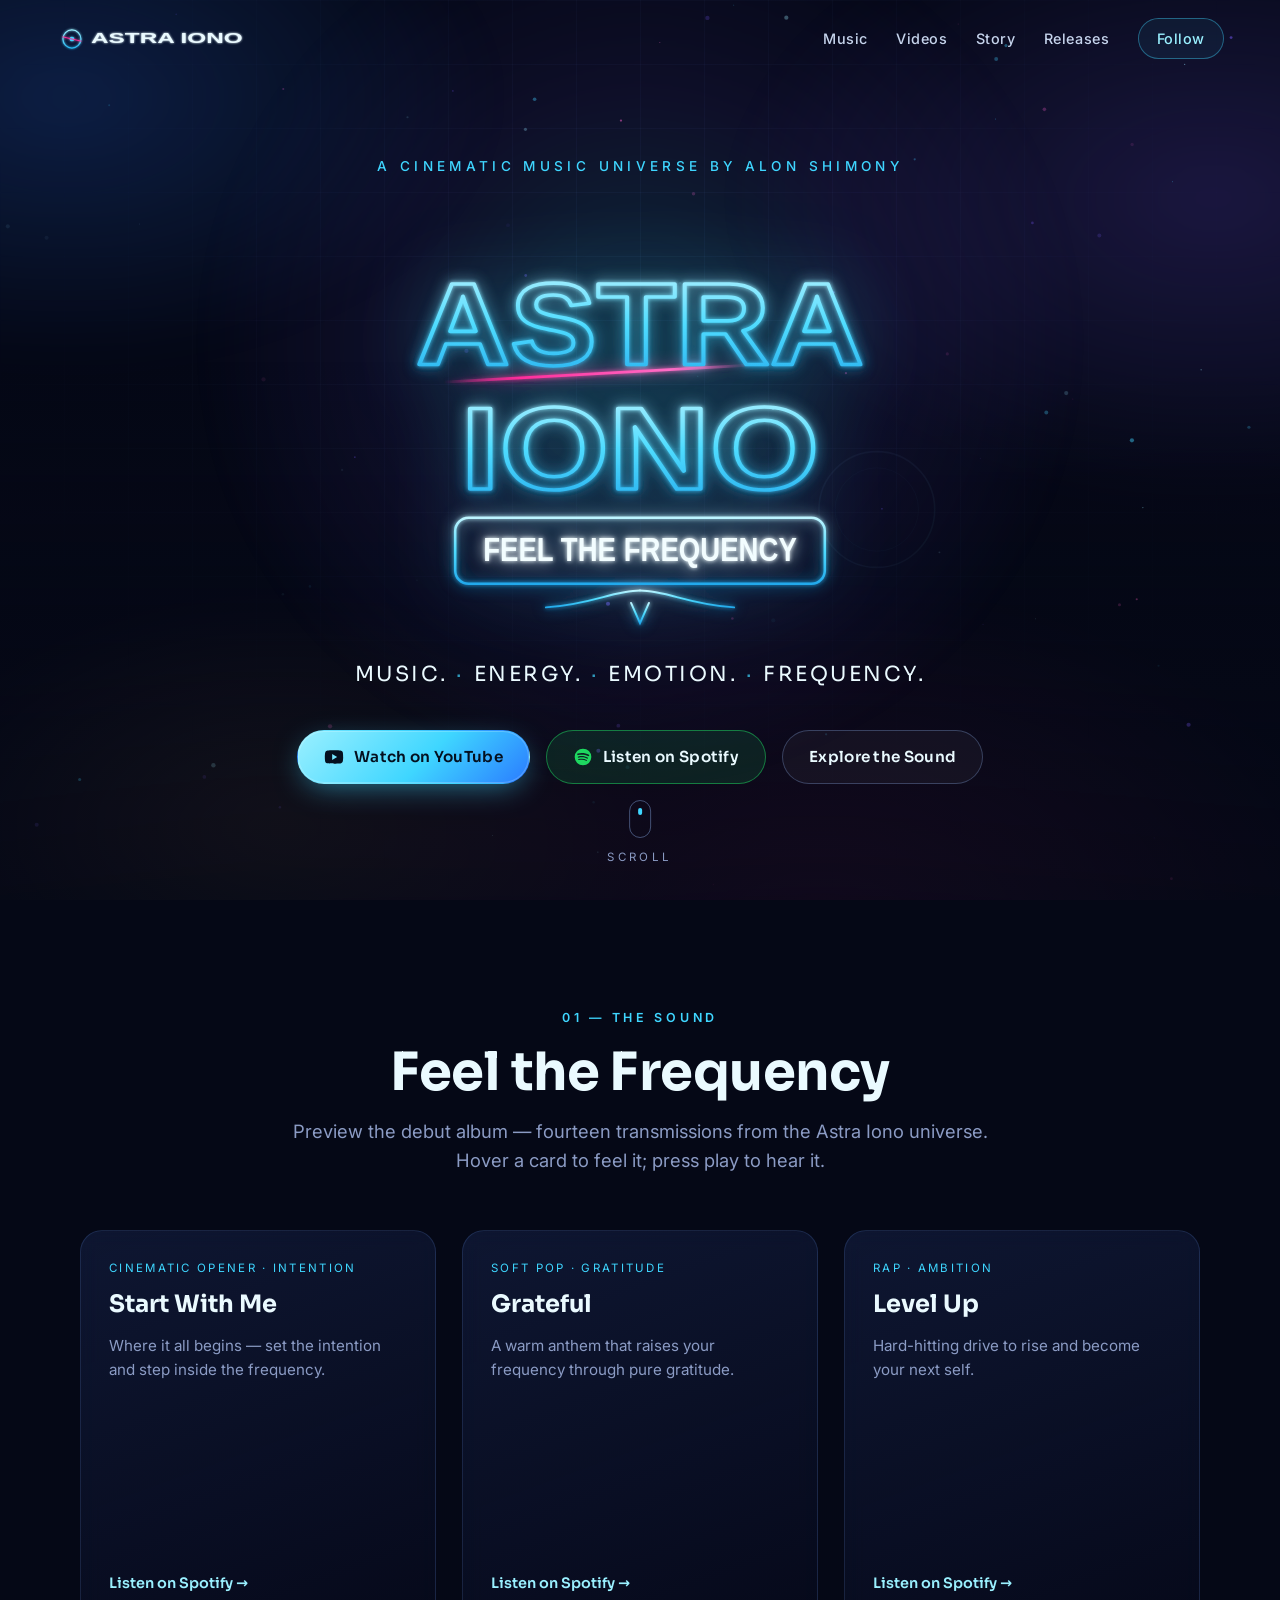
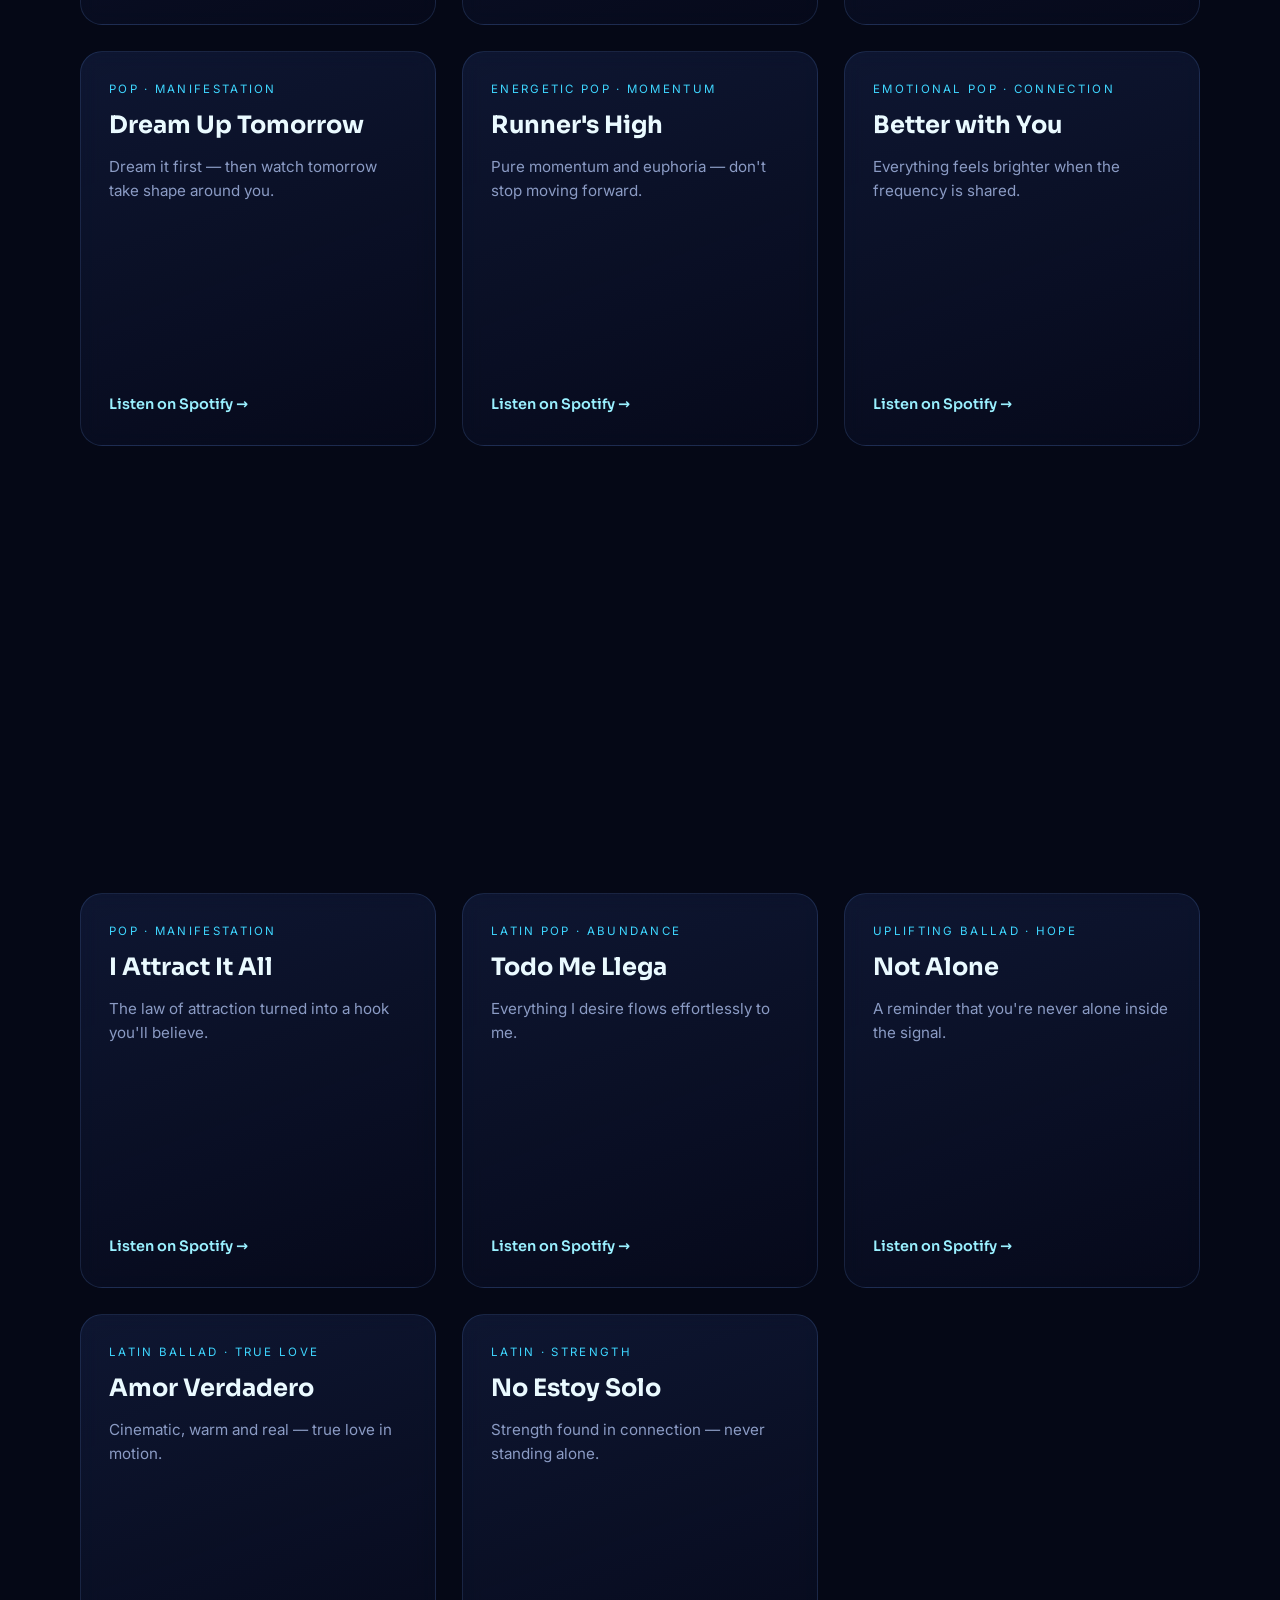
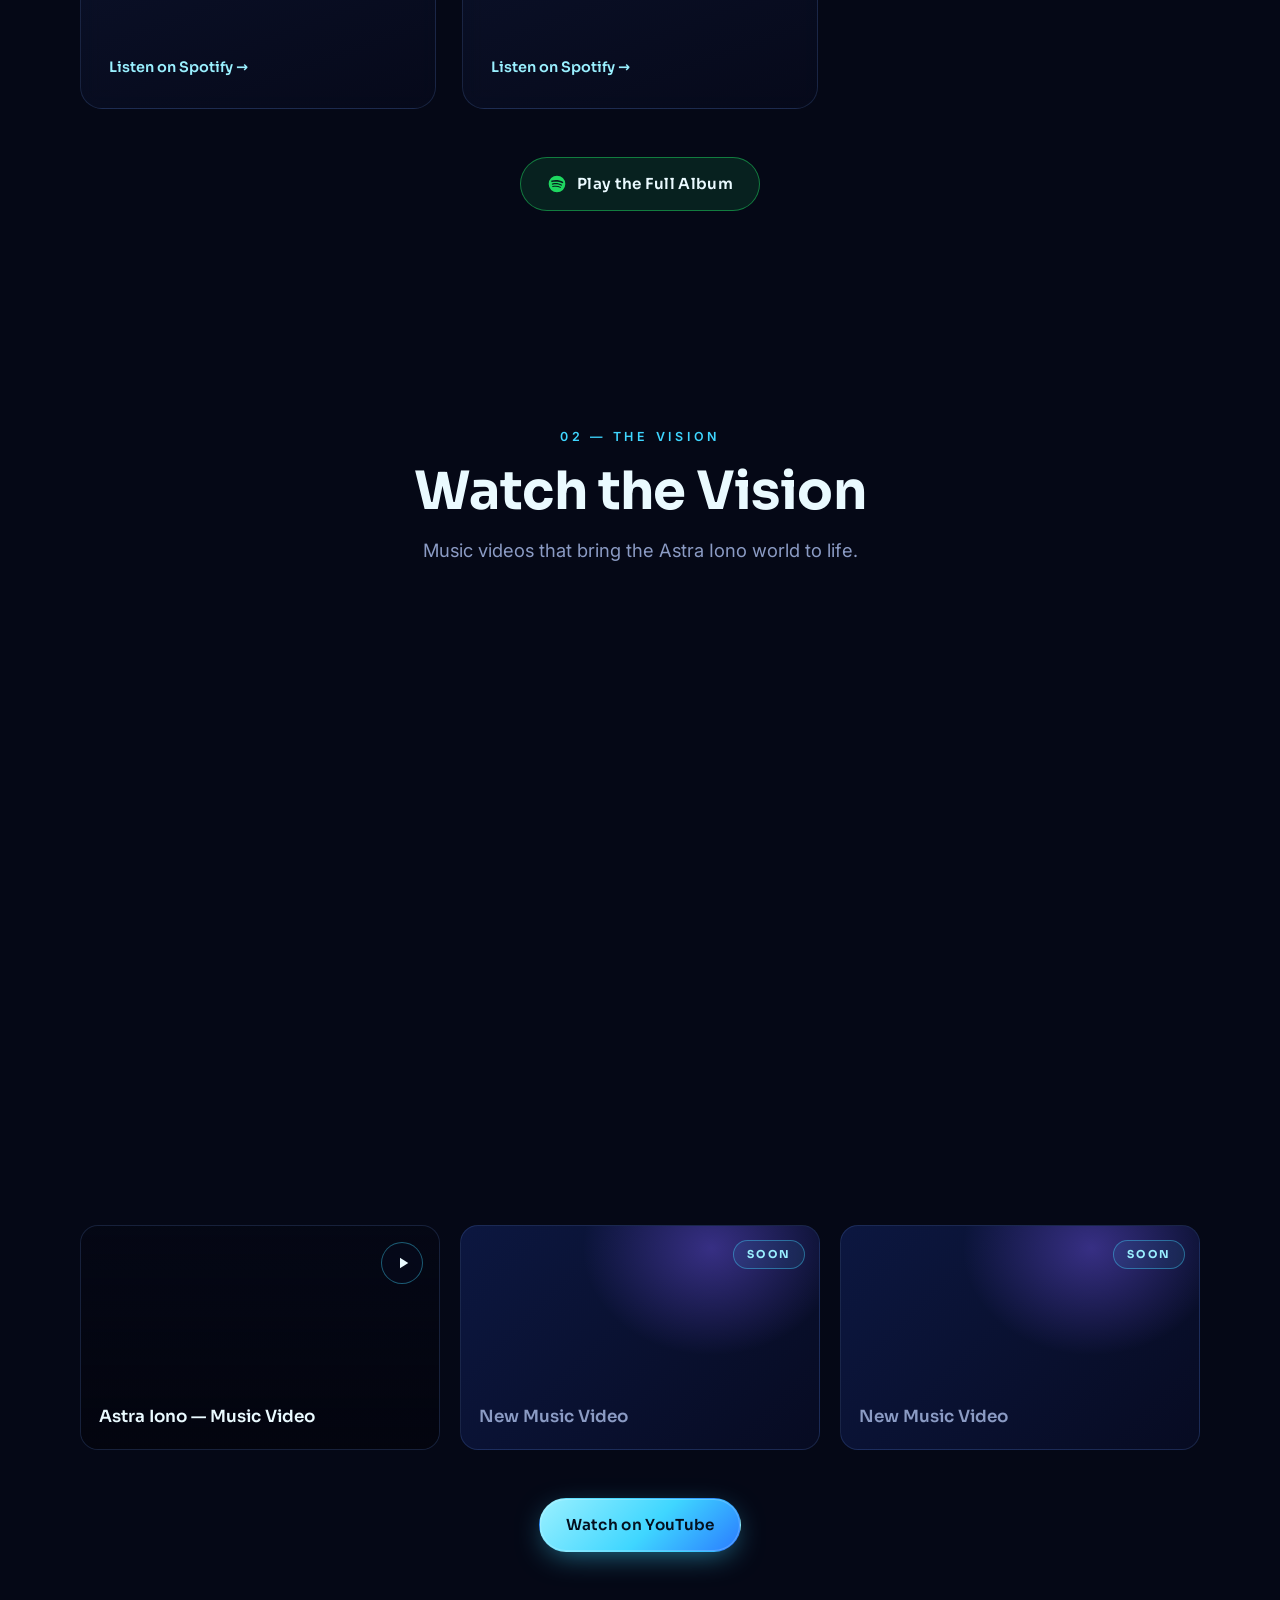
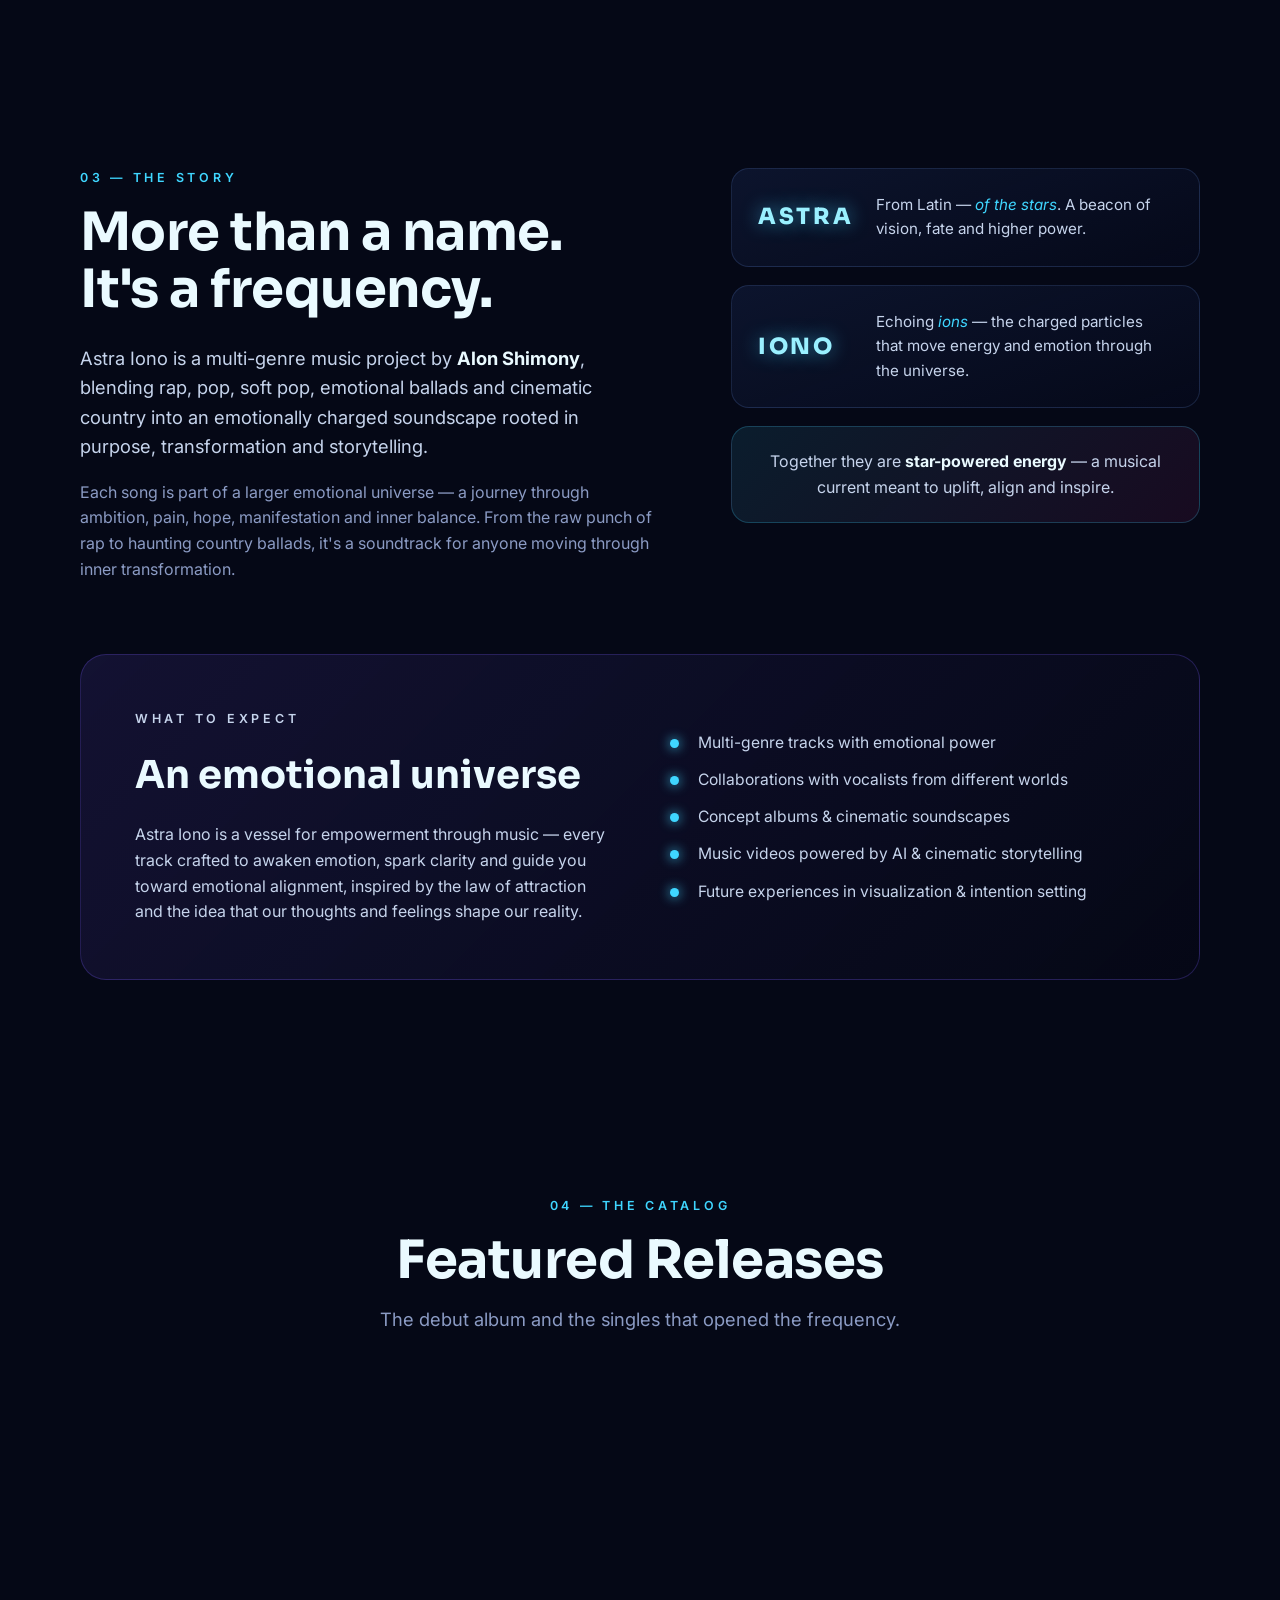
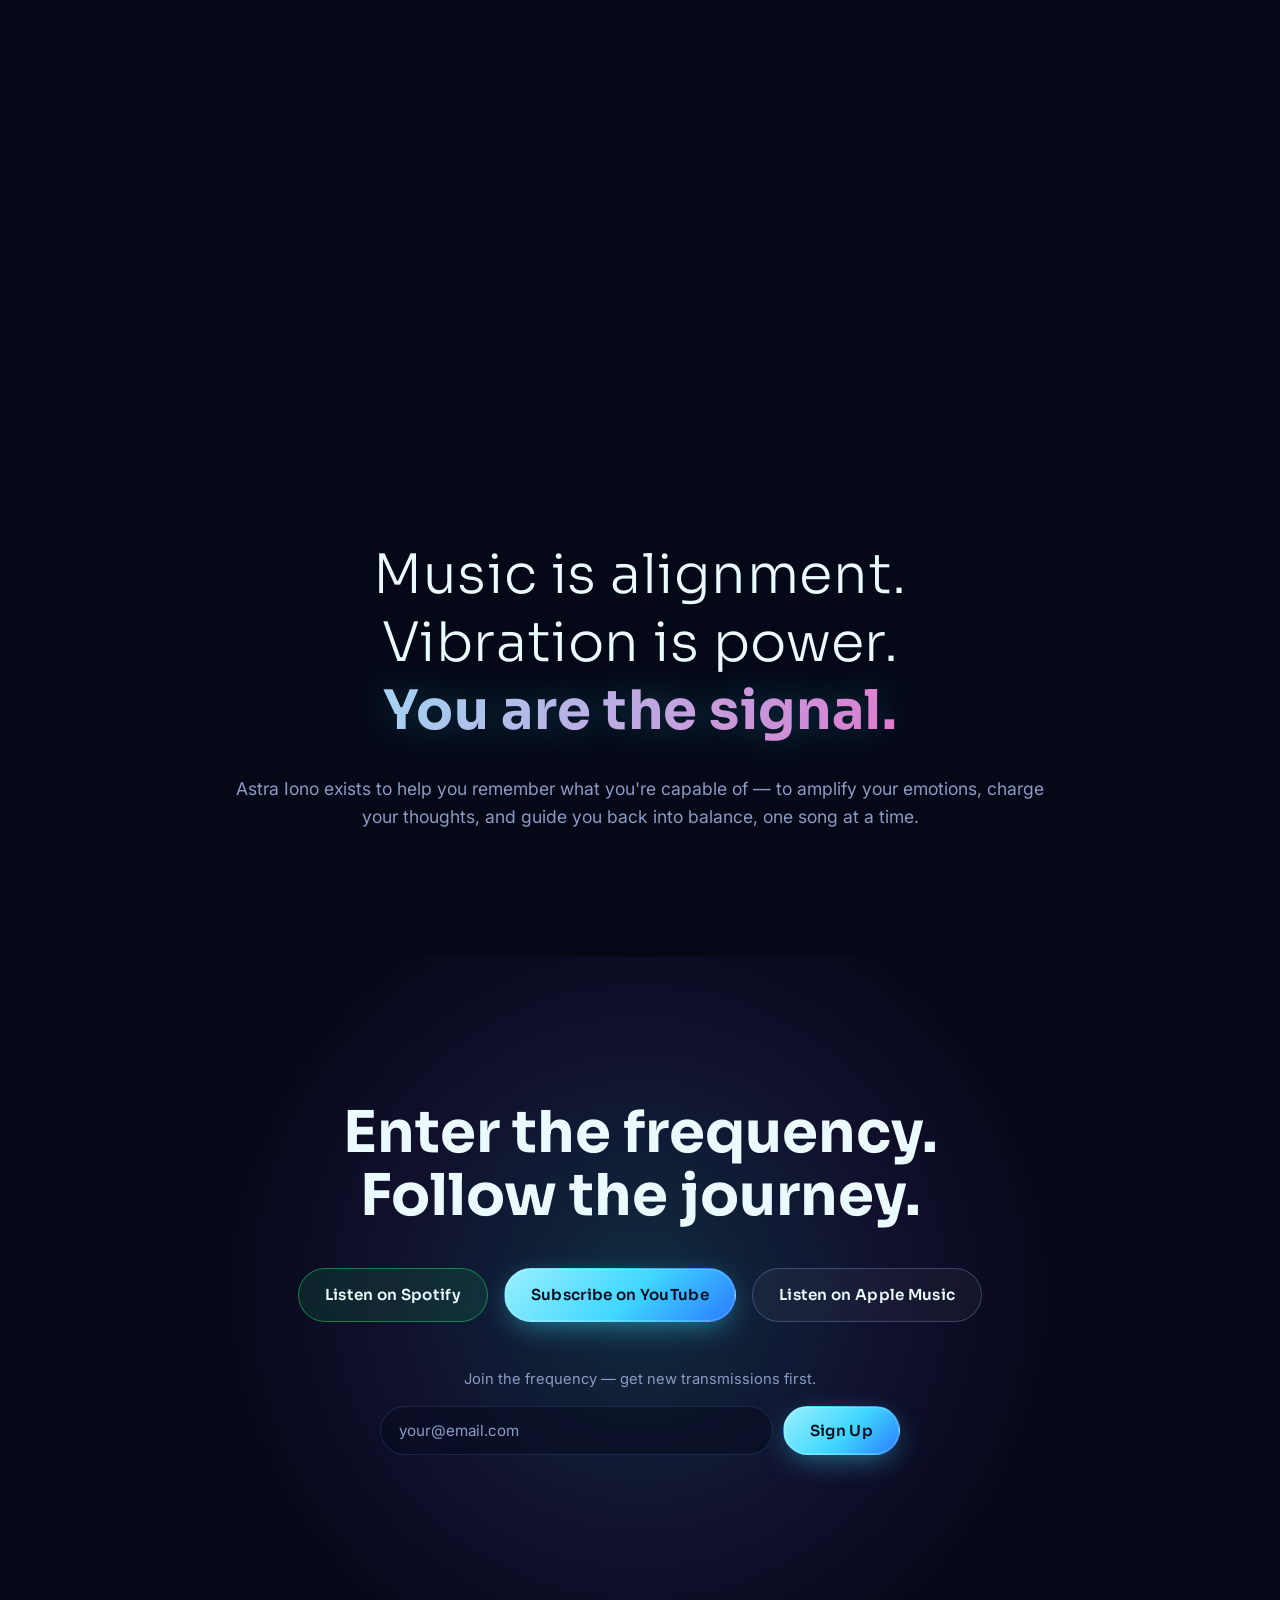
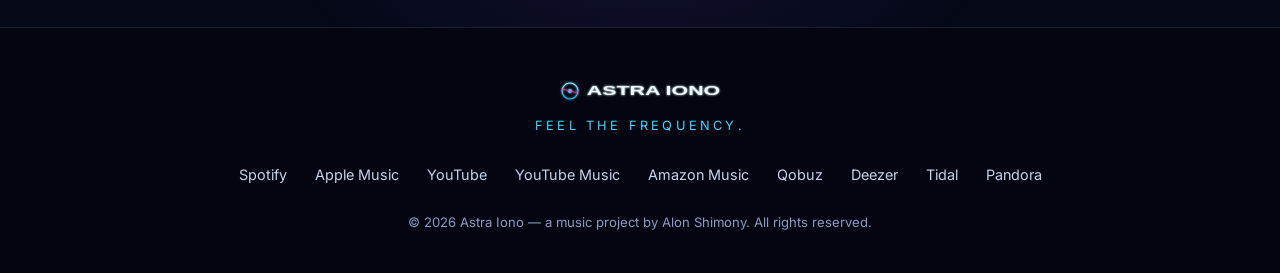
==== commit 8d6f6339: "Show video cover art before play; mark empty tiles as "Soon" - Featured video and the real grid tile" ====
--- a/index.html
+++ b/index.html
@@ -283,14 +283,14 @@
           <span class="video-tile__play"><svg viewBox="0 0 24 24" aria-hidden="true"><path d="M8 5v14l11-7z"/></svg></span>
           <span class="video-tile__title">Astra Iono — Music Video</span>
         </a>
-        <a class="video-tile reveal" data-reveal data-yt="" href="https://www.youtube.com/@AstraIono" target="_blank" rel="noopener" data-link="youtube">
-          <span class="video-tile__play"><svg viewBox="0 0 24 24" aria-hidden="true"><path d="M8 5v14l11-7z"/></svg></span>
-          <span class="video-tile__title">Level Up — Visualizer</span>
-        </a>
-        <a class="video-tile reveal" data-reveal data-yt="" href="https://www.youtube.com/@AstraIono" target="_blank" rel="noopener" data-link="youtube">
-          <span class="video-tile__play"><svg viewBox="0 0 24 24" aria-hidden="true"><path d="M8 5v14l11-7z"/></svg></span>
-          <span class="video-tile__title">Glow Mode — Visualizer</span>
-        </a>
+        <div class="video-tile video-tile--soon reveal" data-reveal>
+          <span class="video-tile__soon">Soon</span>
+          <span class="video-tile__title">New Music Video</span>
+        </div>
+        <div class="video-tile video-tile--soon reveal" data-reveal>
+          <span class="video-tile__soon">Soon</span>
+          <span class="video-tile__title">New Music Video</span>
+        </div>
       </div>
 
       <div class="section__action reveal" data-reveal>
--- a/css/styles.css
+++ b/css/styles.css
@@ -366,6 +366,22 @@
 .video-tile.is-playing { transform: none; }
 .video-tile.is-playing::before { opacity: 0; }
 .video-tile.is-playing .video-tile__play, .video-tile.is-playing .video-tile__title { display: none; }
+/* thumbnail-backed tiles: darken slightly for title legibility */
+.video-tile[style*="background-image"]::before { background: linear-gradient(180deg, rgba(3,4,13,0.1), rgba(3,4,13,0.75)); }
+.feature-video__frame[style*="background-image"] { background-size: cover; background-position: center; }
+
+/* "Soon" placeholder tiles */
+.video-tile--soon { cursor: default; }
+.video-tile--soon:hover { transform: none; border-color: var(--glass-line); box-shadow: none; }
+.video-tile--soon:hover::before { transform: none; }
+.video-tile__soon {
+  position: absolute; top: 14px; right: 14px; z-index: 2;
+  font-family: var(--font-head); font-weight: 700; font-size: 0.68rem;
+  letter-spacing: 0.2em; text-transform: uppercase; color: var(--cyan-bright);
+  padding: 5px 13px; border-radius: 999px;
+  border: 1px solid rgba(63,214,255,0.4); background: rgba(63,214,255,0.08);
+}
+.video-tile--soon .video-tile__title { color: var(--muted); }
 
 /* ---------- Story ---------- */
 .story__grid { display: grid; grid-template-columns: 1.1fr 0.9fr; gap: clamp(36px, 6vw, 80px); align-items: start; }
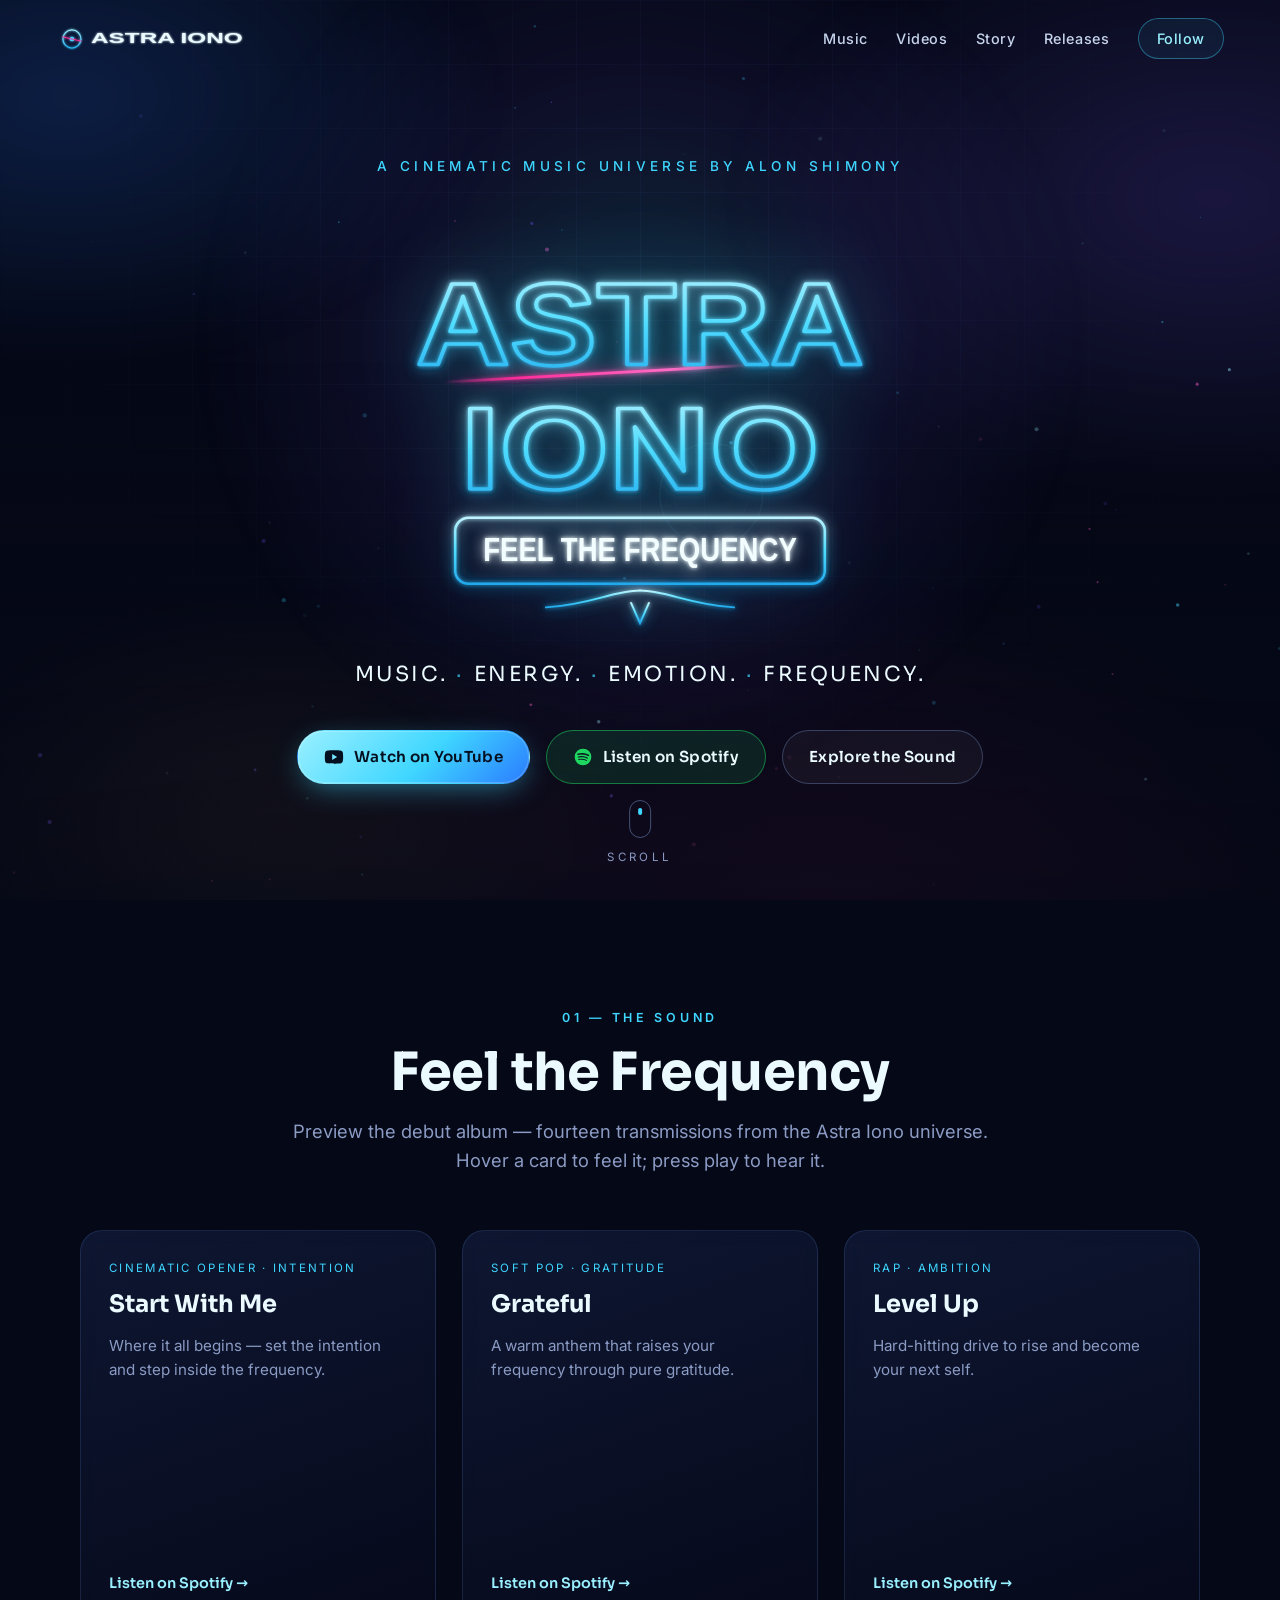
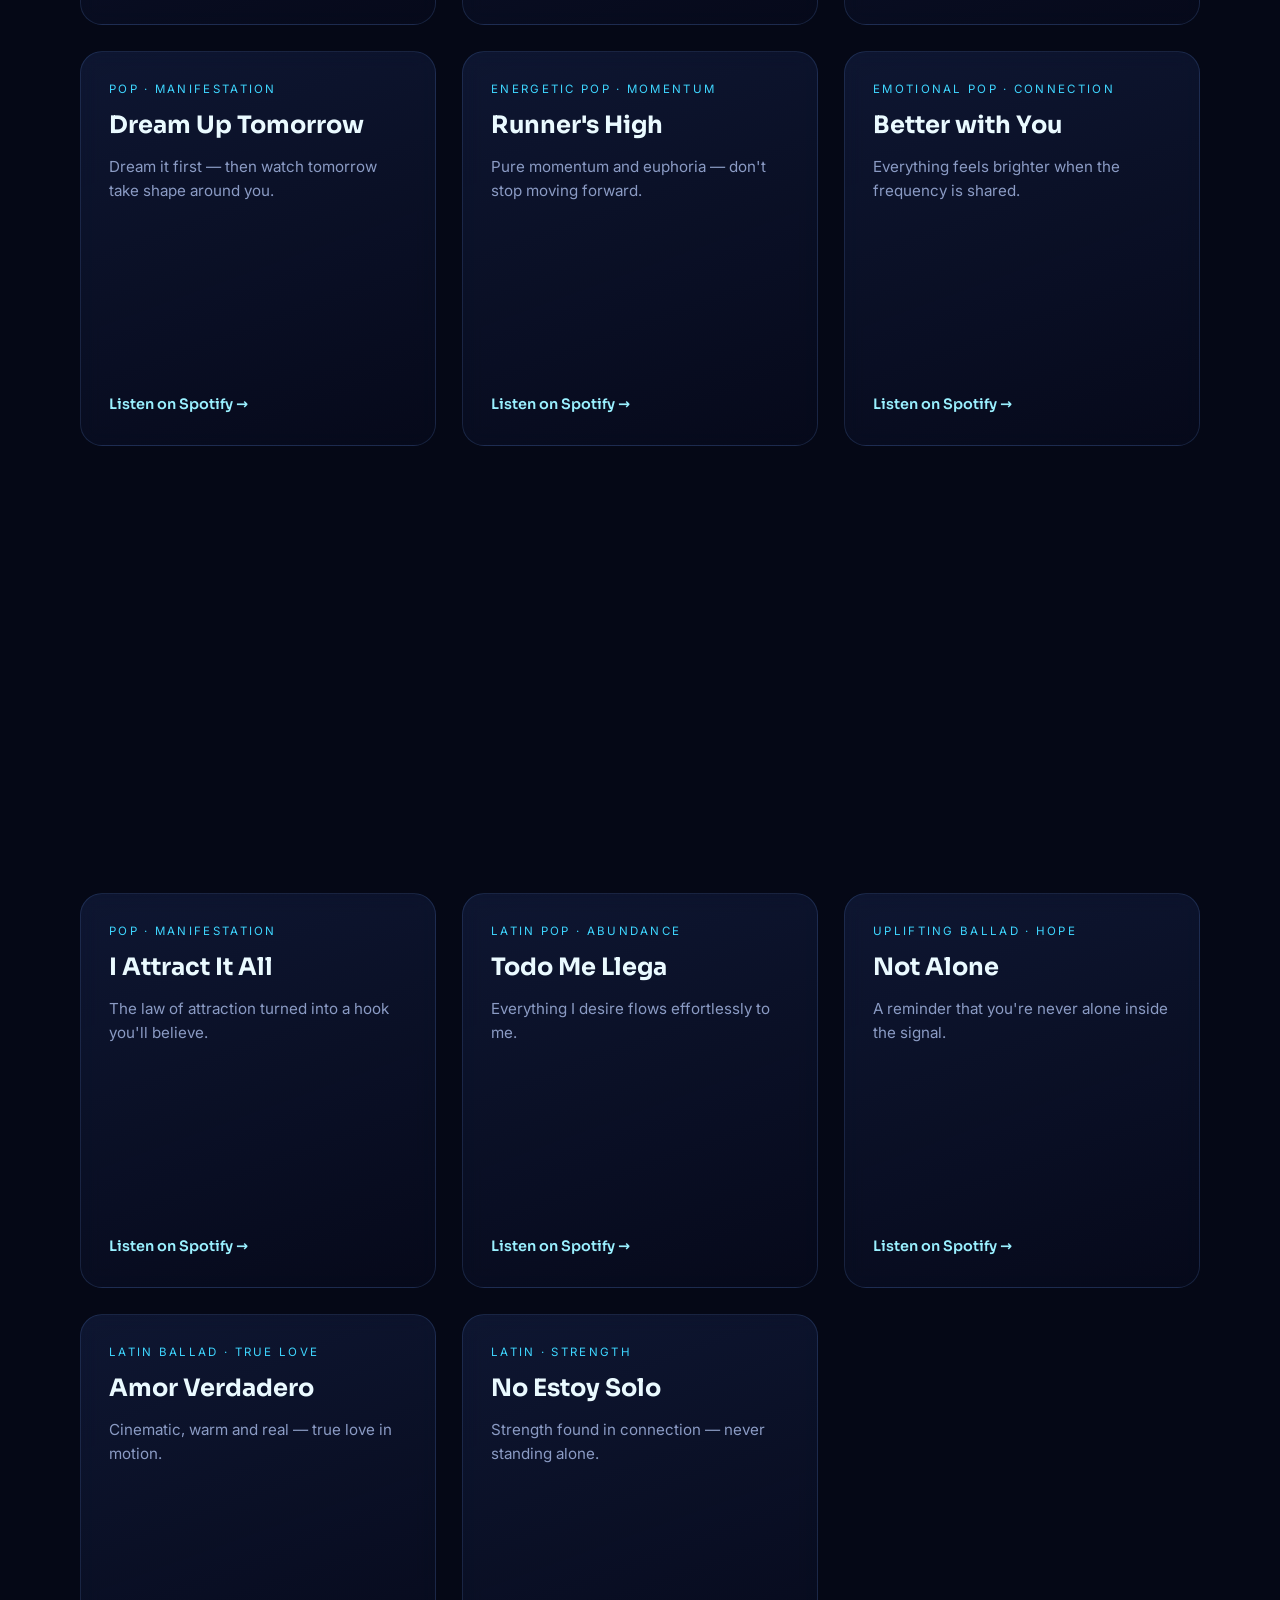
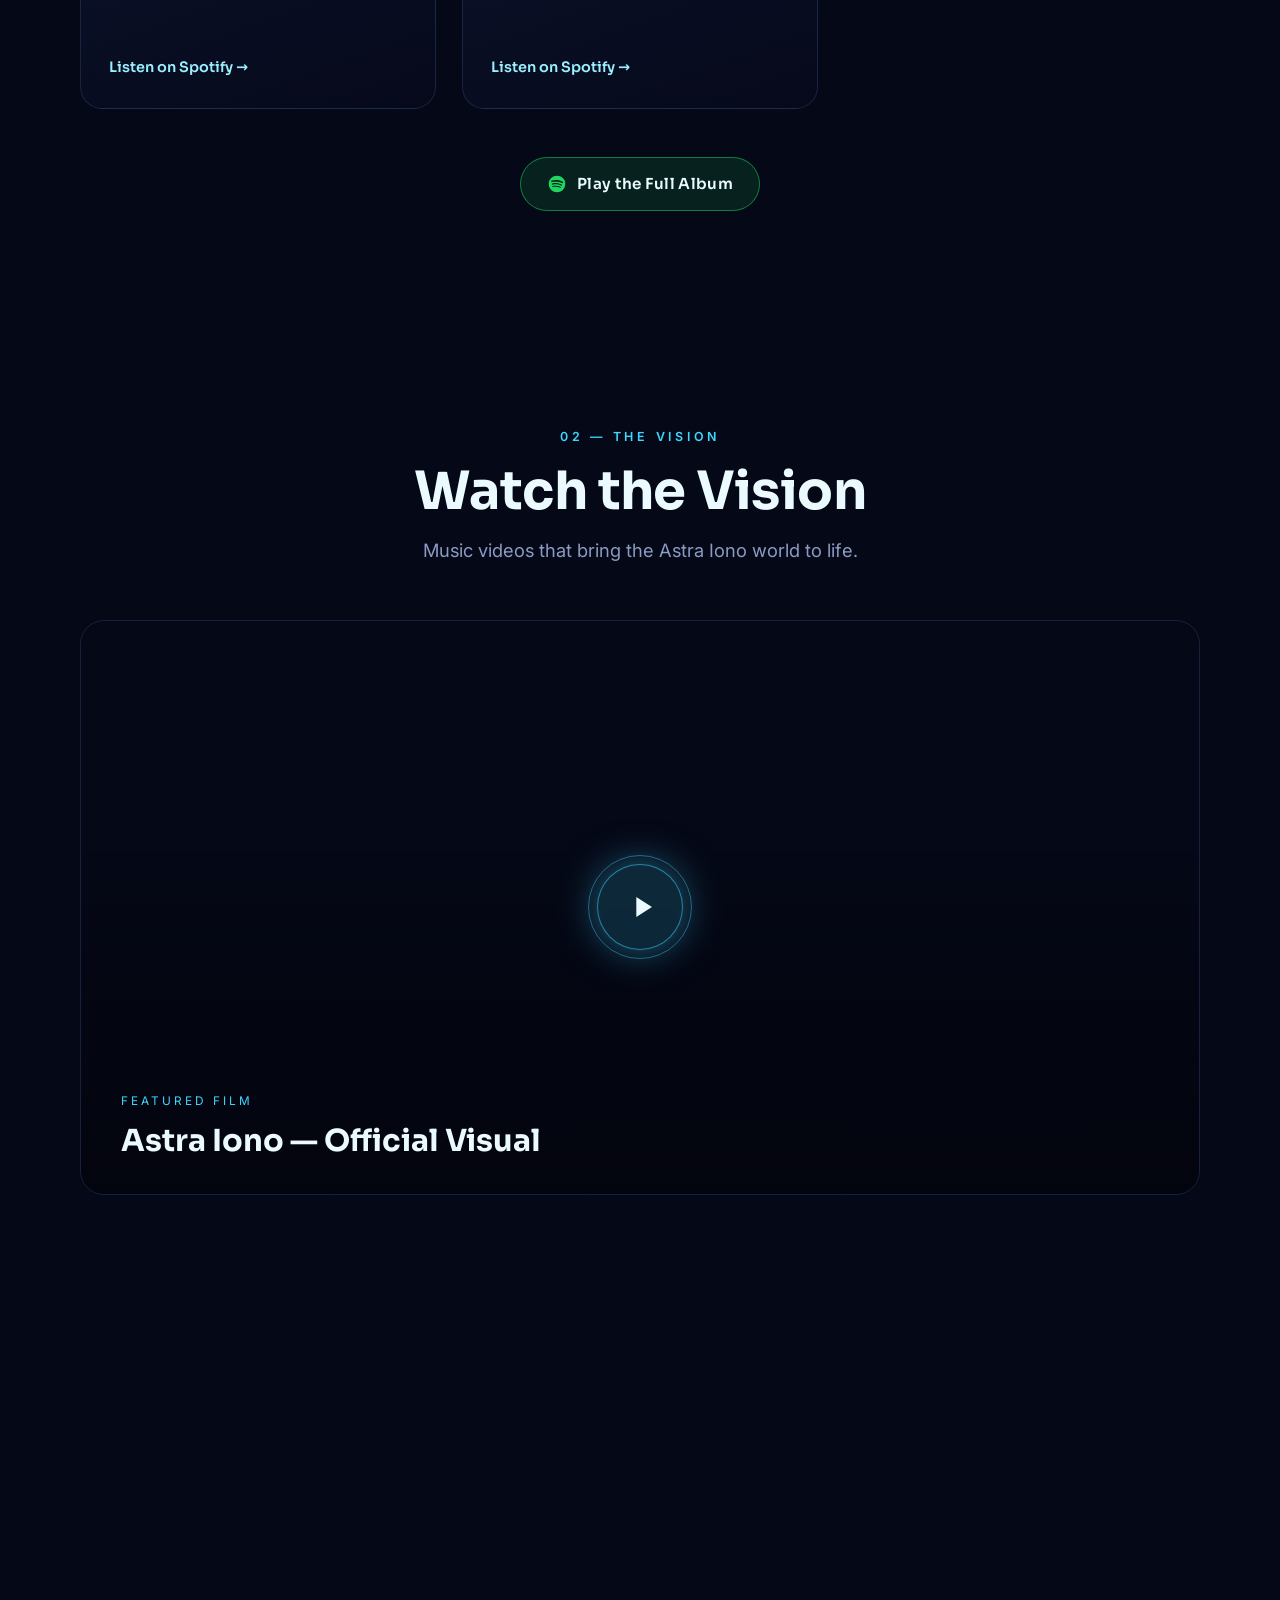
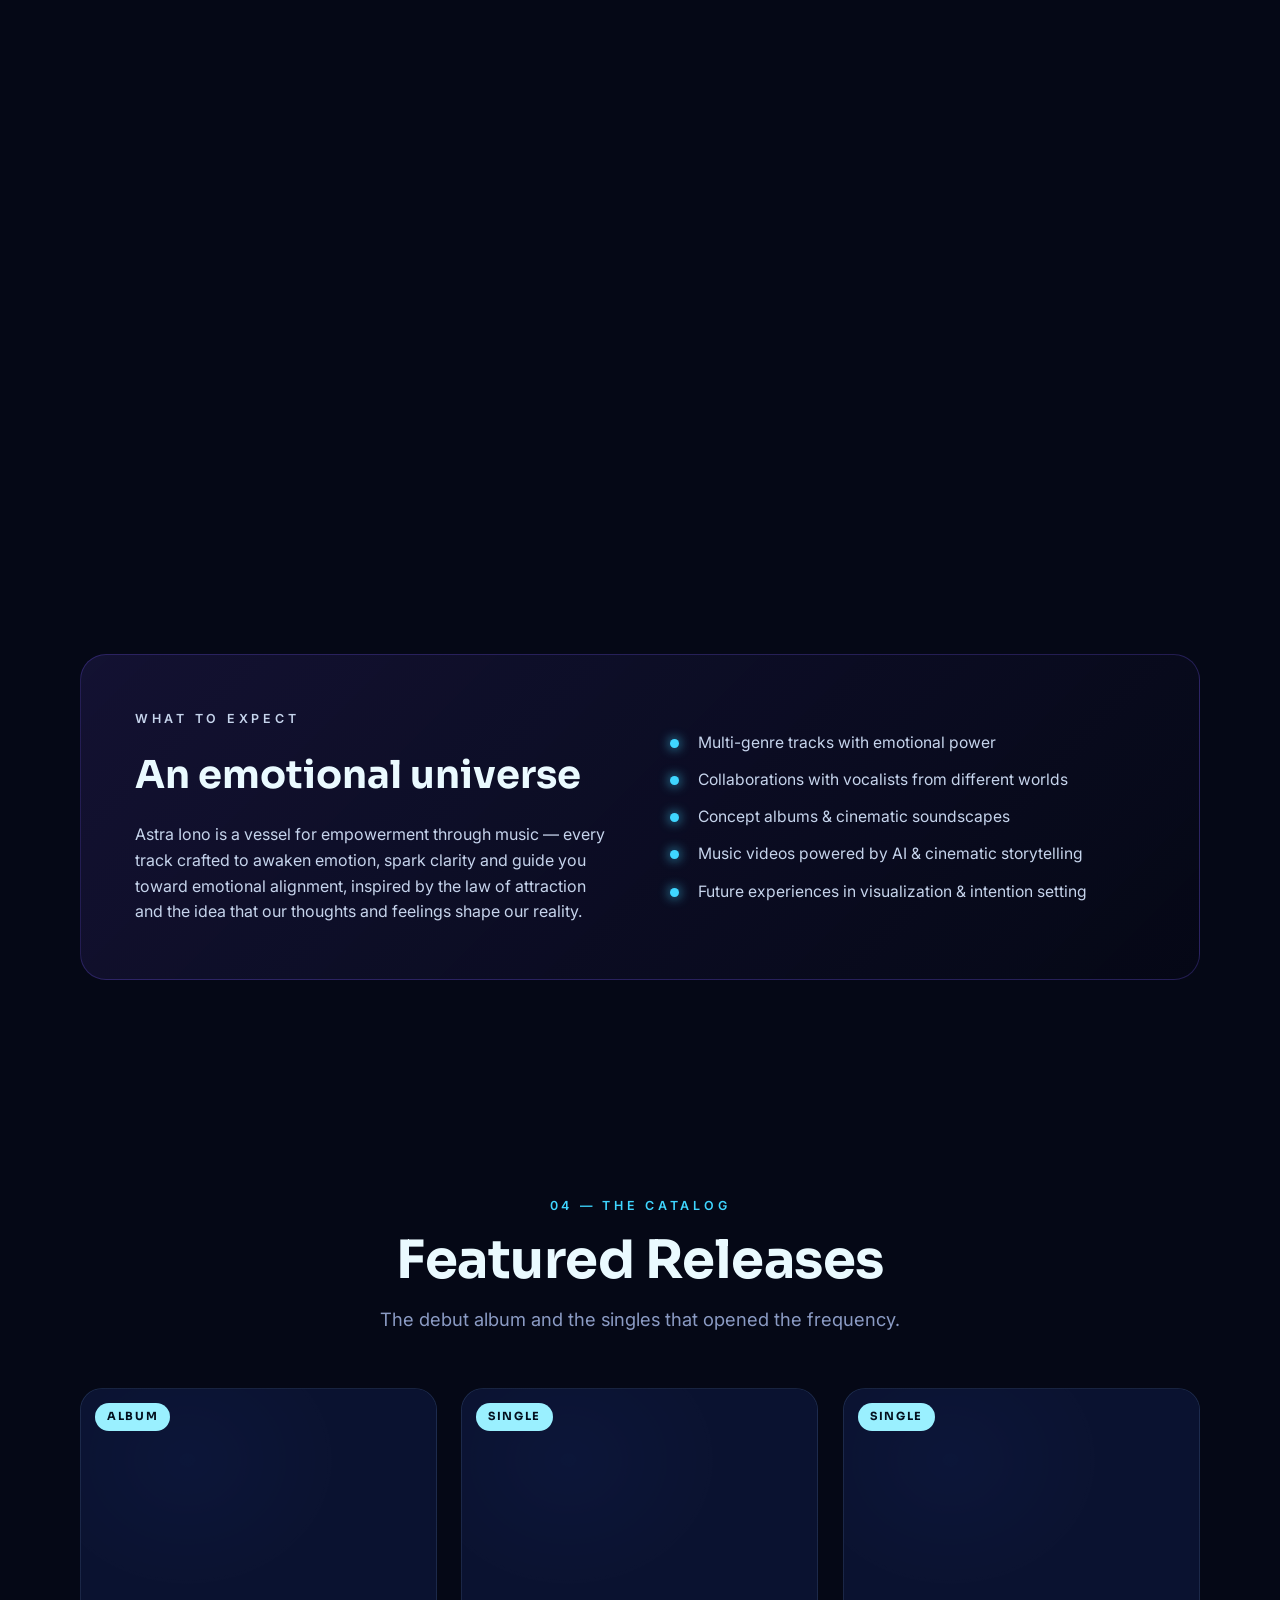
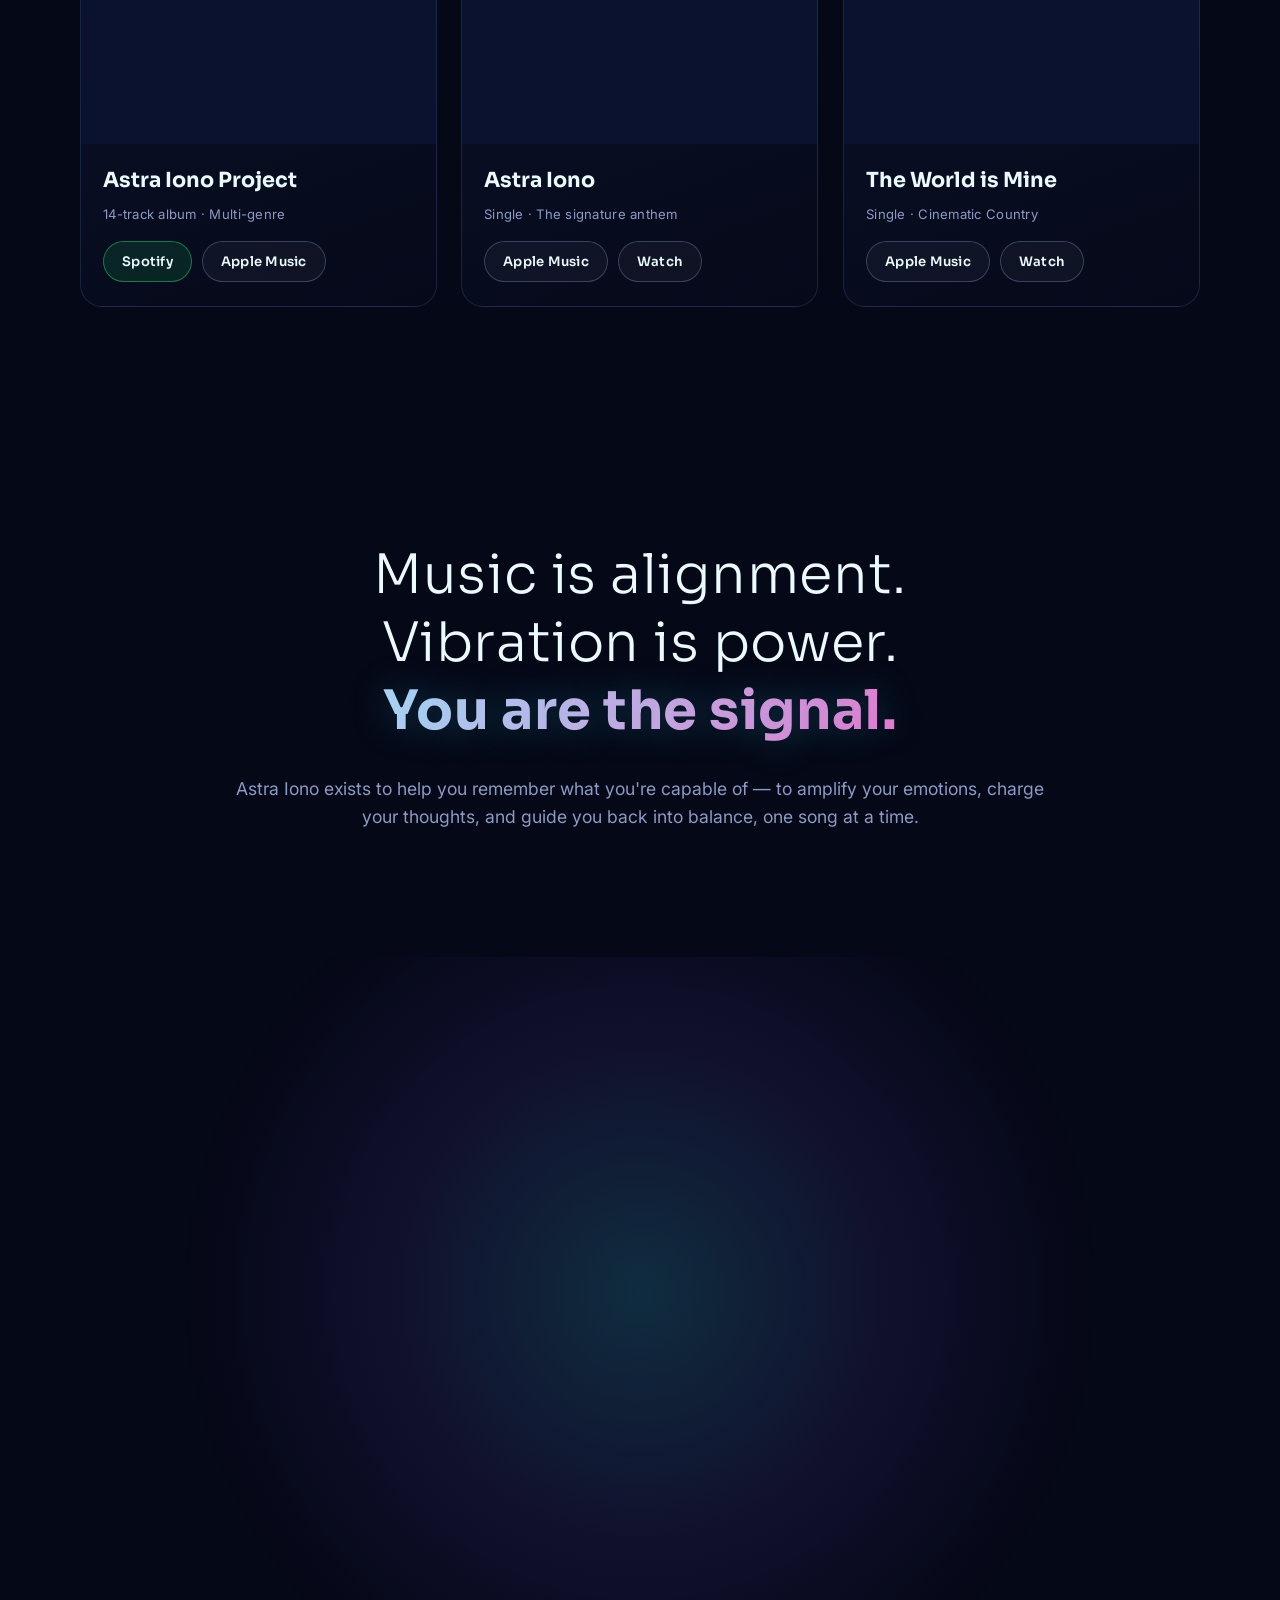
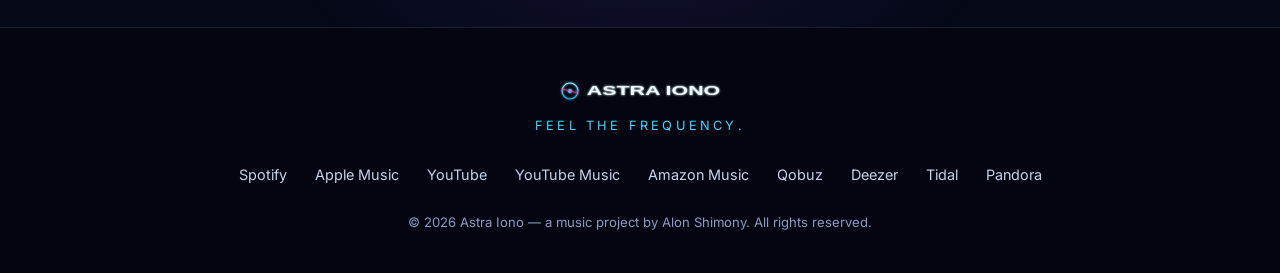
==== commit c22d98ef: "Wire newsletter signup to Vercel serverless + KV - Add /api/subscribe (POST): validates and stores e" ====
--- a/index.html
+++ b/index.html
@@ -429,7 +429,7 @@
           <a class="btn btn--ghost" href="https://music.apple.com/us/artist/astra-iono-project/1832484773" target="_blank" rel="noopener" data-link="apple">Listen on Apple Music</a>
         </div>
 
-        <!-- Newsletter / fan signup (front-end stub — wire to a provider later) -->
+        <!-- Newsletter / fan signup — posts to /api/subscribe (Vercel + KV). See NEWSLETTER.md -->
         <form class="signup" id="signupForm" novalidate>
           <label class="signup__label" for="signupEmail">Join the frequency — get new transmissions first.</label>
           <div class="signup__row">
